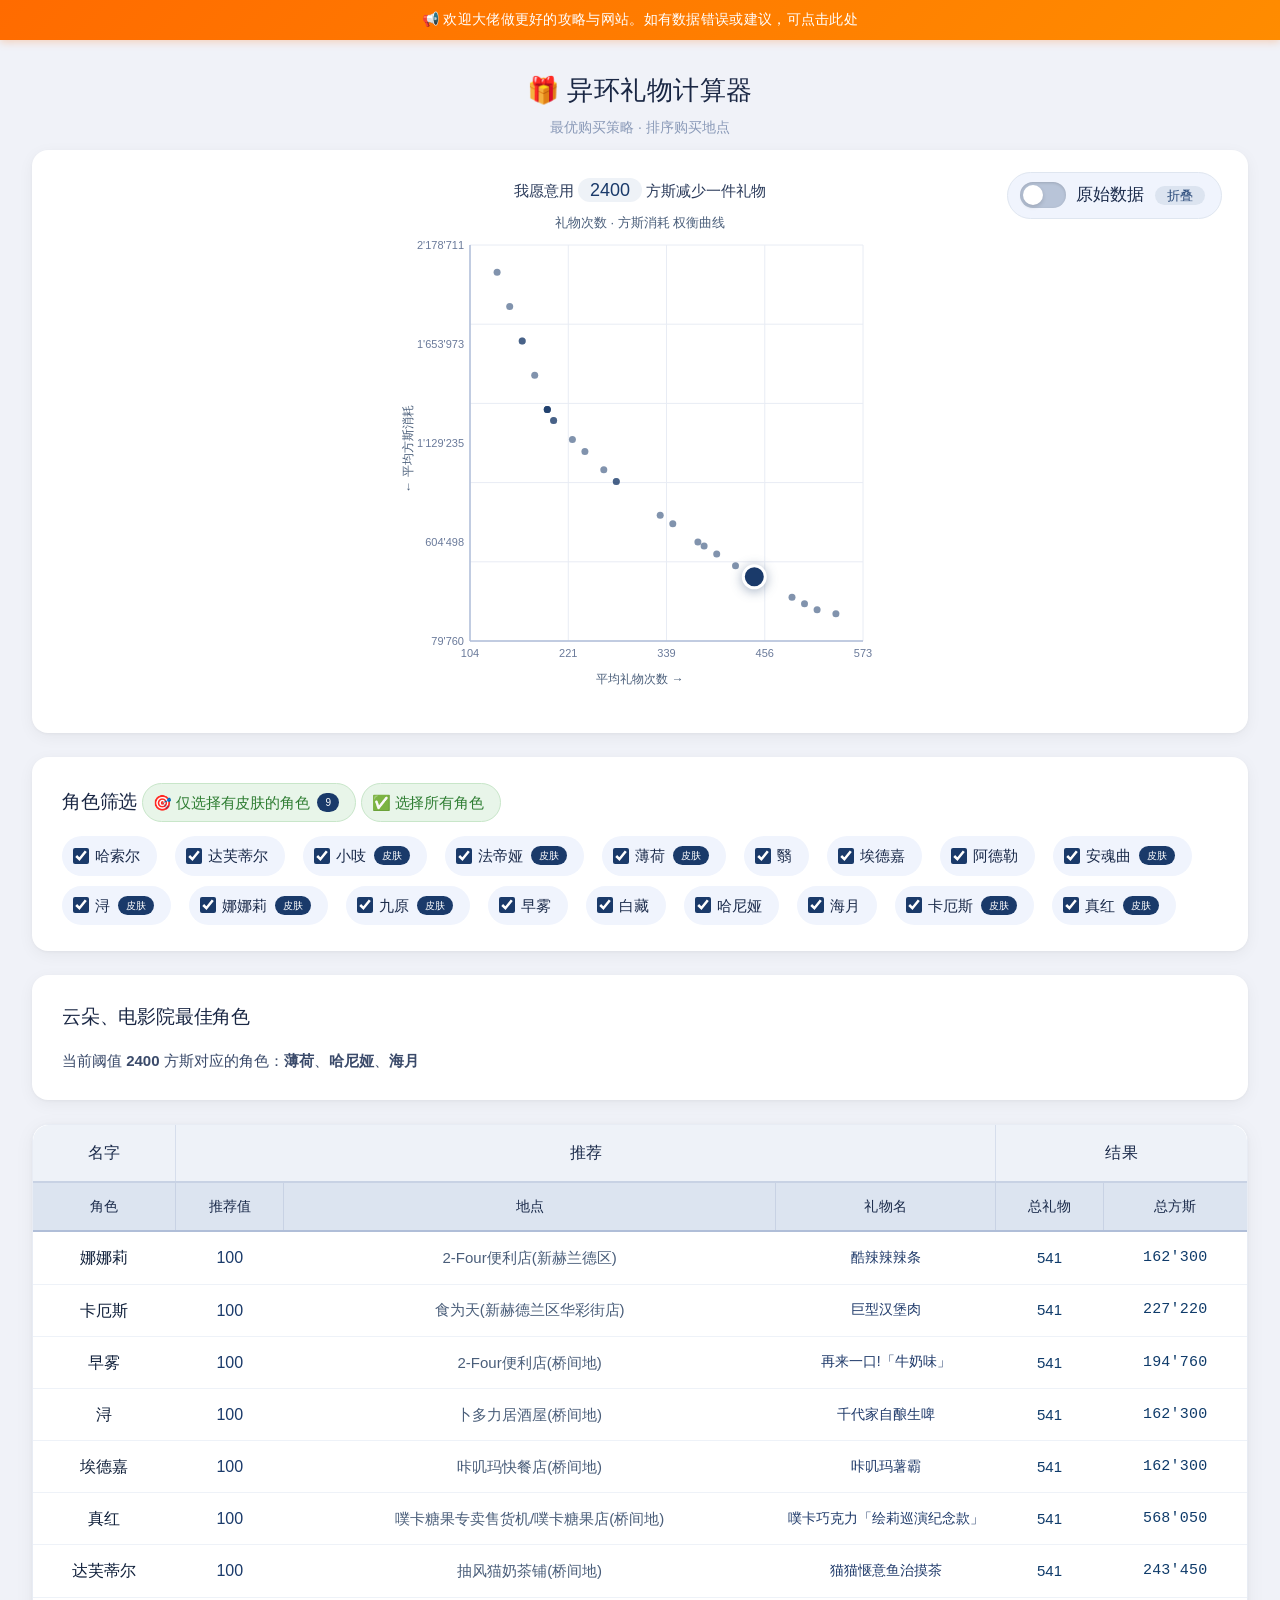
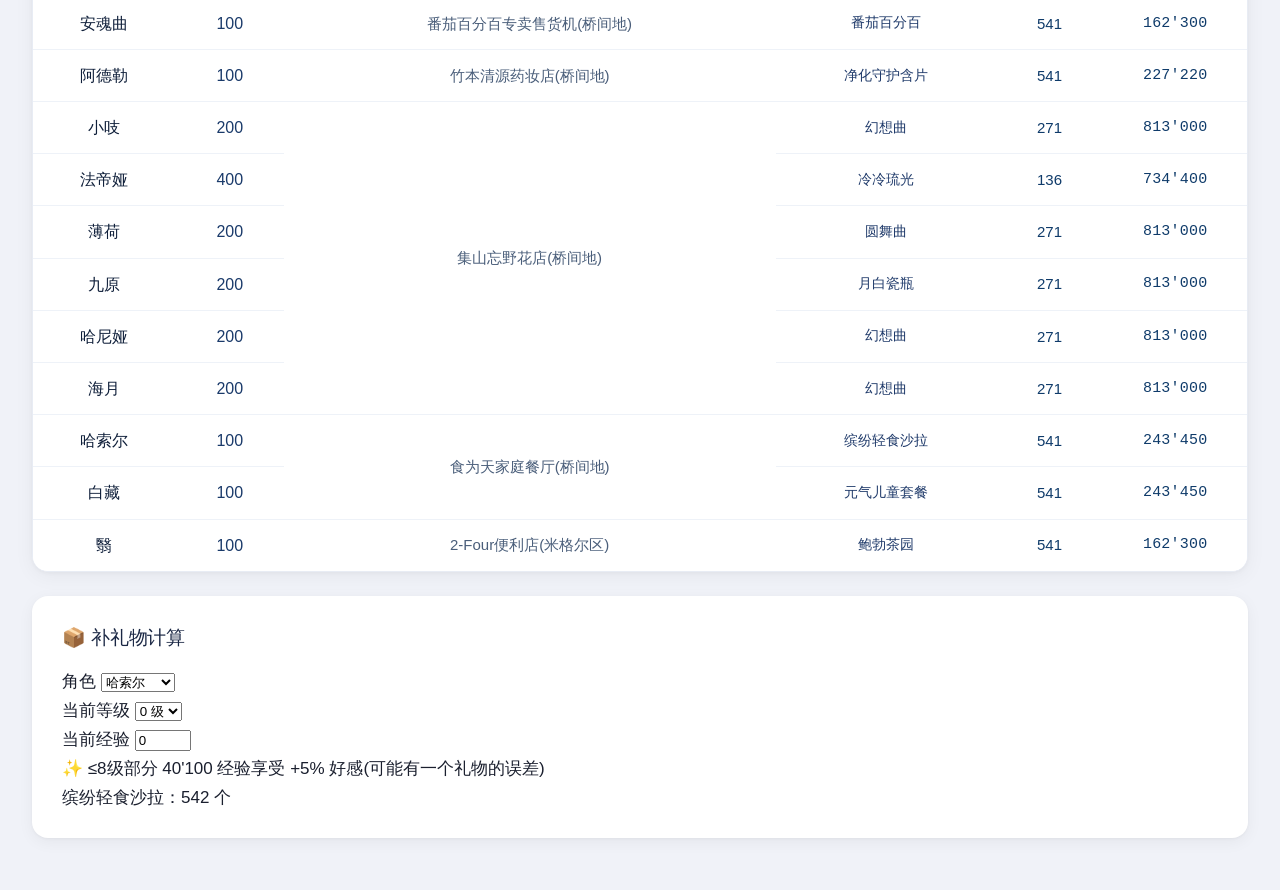
==== index.html @ 41f186fd "Add files via upload" ====
<!DOCTYPE html>
<html lang="zh">
<head>
    <meta charset="UTF-8">
    <meta name="viewport" content="width=device-width, initial-scale=1.0, maximum-scale=1.0, user-scalable=yes">
    <title>异环礼物计算</title>

    <style>
        /* ===== 全局重置 & 字体 ===== */
        * {
            box-sizing: border-box;
        }

        body {
            font-family: 'Inter', -apple-system, BlinkMacSystemFont, 'Segoe UI', Roboto, Helvetica, Arial, sans-serif;
            background: #f0f2f8;
            padding: 0 32px 28px;
            color: #1a1f2e;
            margin: 0;
            min-height: 100vh;
            font-size: 17px;
            line-height: 1.7;
        }

        /* ===== 页面标题 ===== */
        .page-header {
            text-align: center;
            padding: 28px 0 10px;
            margin: 0 -32px;
        }

        .page-header h1 {
            margin: 0;
            font-size: 26px;
            font-weight: 500;
            color: #1a2744;
            letter-spacing: 0.5px;
        }

        .page-header .page-subtitle {
            margin: 4px 0 0;
            font-size: 14px;
            color: #8a9ab8;
            font-weight: 400;
        }

        /* ===== 公告栏 ===== */
        .announcement-bar {
            background: linear-gradient(135deg, #ff6b00, #ff8c00);
            color: #fff;
            text-align: center;
            padding: 8px 16px;
            font-size: 14px;
            cursor: pointer;
            user-select: none;
            letter-spacing: 0.3px;
            box-shadow: 0 2px 8px rgba(255, 107, 0, 0.25);
            transition: background 0.2s;
            margin: 0 -32px;
        }

        .announcement-bar:hover {
            background: linear-gradient(135deg, #e85d00, #f07800);
        }

        .announcement-bar::before {
            content: '📢 ';
        }

        /* ===== 弹窗遮罩 ===== */
        .modal-overlay {
            display: none;
            position: fixed;
            top: 0; left: 0; right: 0; bottom: 0;
            background: rgba(0, 0, 0, 0.45);
            z-index: 1000;
            align-items: center;
            justify-content: center;
        }

        .modal-overlay.open {
            display: flex;
        }

        .modal-card {
            background: #fff;
            border-radius: 16px;
            padding: 32px 28px 24px;
            max-width: 420px;
            width: 90%;
            box-shadow: 0 12px 40px rgba(0, 0, 0, 0.18);
            text-align: center;
            position: relative;
            animation: modalIn 0.25s ease;
        }

        @keyframes modalIn {
            from { opacity: 0; transform: translateY(-20px) scale(0.95); }
            to   { opacity: 1; transform: translateY(0) scale(1); }
        }

        .modal-close {
            position: absolute;
            top: 10px; right: 16px;
            background: none;
            border: none;
            font-size: 22px;
            color: #8a9ab8;
            cursor: pointer;
            padding: 4px 8px;
            border-radius: 6px;
            transition: color 0.15s, background 0.15s;
            line-height: 1;
        }

        .modal-close:hover {
            color: #1a2a4a;
            background: #eef2f8;
        }

        .modal-card h3 {
            margin: 0 0 16px;
            font-size: 20px;
            color: #ff6b00;
            font-weight: 500;
        }

        .modal-card p {
            margin: 8px 0;
            font-size: 15px;
            color: #3a4a6a;
            line-height: 1.8;
        }

        .modal-card .contact-method {
            display: inline-block;
            background: #fef5ec;
            color: #d45a00;
            padding: 3px 12px;
            border-radius: 20px;
            font-weight: 500;
            font-size: 14px;
            margin: 0 2px;
        }

        .modal-card .email-link {
            color: #1a3a6a;
            text-decoration: none;
            font-weight: 500;
            word-break: break-all;
        }

        .modal-card .email-link:hover {
            text-decoration: underline;
        }

        .container {
            max-width: 1600px;
            margin: 0 auto;
        }

        /* ===== 卡片 ===== */
        .card {
            background: #ffffff;
            padding: 26px 30px;
            border-radius: 16px;
            box-shadow: 0 4px 16px rgba(0, 0, 0, 0.05), 0 1px 3px rgba(0, 0, 0, 0.04);
            margin-bottom: 24px;
            transition: box-shadow 0.2s;
            position: relative;
        }

        .toggle-top-right {
            position: absolute;
            top: 22px;
            right: 26px;
        }

        .card:hover {
            box-shadow: 0 8px 28px rgba(0, 0, 0, 0.07);
        }

        .card h2,
        .card h3 {
            margin: 0 0 14px 0;
            font-weight: 500;
            font-size: 19px;
            color: #1a2744;
            letter-spacing: -0.01em;
        }

        /* ===== 控制行 ===== */
        .controls-row {
            display: flex;
            flex-wrap: wrap;
            align-items: stretch;
            gap: 24px 36px;
            margin-bottom: 18px;
        }

        /* ===== 曲线图 ===== */
        .chart-wrapper {
            display: flex;
            flex-direction: column;
            align-items: center;
            flex: 1 1 420px;
            min-width: 300px;
        }

        .chart-svg-wrap {
            position: relative;
            width: 100%;
            max-width: 480px;
        }

        .chart-svg {
            width: 100%;
            height: auto;
            max-height: 480px;
            user-select: none;
            -webkit-user-select: none;
            touch-action: none;
            display: block;
        }

        /* ===== 悬停提示框 ===== */
        .chart-tooltip {
            display: none;
            position: absolute;
            background: #ffffff;
            border: 1px solid #c8d2e4;
            border-radius: 10px;
            padding: 10px 14px;
            font-size: 13px;
            color: #1a2a4a;
            pointer-events: none;
            box-shadow: 0 4px 16px rgba(0,0,0,0.1);
            white-space: nowrap;
            z-index: 10;
            line-height: 1.7;
        }

            .chart-tooltip.visible {
                display: block;
            }

        .chart-info {
            font-size: 15px;
            color: #2a3a5a;
            line-height: 1.6;
            text-align: center;
            margin-bottom: 4px;
        }

            .chart-info strong {
                color: #1a3a6a;
                font-weight: 500;
                background: #eef2f7;
                padding: 2px 12px;
                border-radius: 20px;
                font-size: 18px;
            }

        #dragHandle {
            cursor: grab;
            filter: drop-shadow(0 2px 6px rgba(26, 58, 106, 0.4));
            transition: r 0.15s;
        }

            #dragHandle:active {
                cursor: grabbing;
            }

            #dragHandle:hover {
                filter: drop-shadow(0 4px 12px rgba(26, 58, 106, 0.55));
            }

        /* ===== Toggle 开关（折叠） ===== */
        .toggle-group {
            display: flex;
            align-items: center;
            gap: 10px;
            background: #f0f4fd;
            padding: 8px 16px 8px 12px;
            border-radius: 40px;
            border: 1px solid #dfe6f0;
            transition: background 0.2s, border-color 0.2s;
            user-select: none;
            align-self: flex-start;
        }

            .toggle-group:hover {
                background: #e8edf8;
                border-color: #c8d2e4;
            }

        .toggle-switch {
            position: relative;
            width: 46px;
            height: 26px;
            flex-shrink: 0;
            cursor: pointer;
        }

            .toggle-switch input {
                opacity: 0;
                width: 0;
                height: 0;
                position: absolute;
            }

        .toggle-slider {
            position: absolute;
            top: 0;
            left: 0;
            right: 0;
            bottom: 0;
            background: #b8c4d8;
            border-radius: 40px;
            transition: background 0.25s ease, box-shadow 0.25s ease;
            box-shadow: inset 0 1px 3px rgba(0, 0, 0, 0.15);
        }

            .toggle-slider::before {
                content: "";
                position: absolute;
                height: 20px;
                width: 20px;
                left: 3px;
                bottom: 3px;
                background: white;
                border-radius: 50%;
                transition: transform 0.25s ease, box-shadow 0.25s ease;
                box-shadow: 0 2px 4px rgba(0, 0, 0, 0.15);
            }

        .toggle-switch input:checked + .toggle-slider {
            background: #1a3a6a;
        }

            .toggle-switch input:checked + .toggle-slider::before {
                transform: translateX(20px);
                box-shadow: 0 2px 6px rgba(26, 58, 106, 0.3);
            }

        .toggle-label {
            font-weight: 400;
            font-size: 17px;
            color: #1a2a4a;
            white-space: nowrap;
            cursor: pointer;
        }

            .toggle-label .badge {
                background: #dce4f0;
                padding: 2px 12px;
                border-radius: 30px;
                font-size: 13px;
                font-weight: 400;
                color: #2a4a7a;
                margin-left: 6px;
            }


        /* ===== 角色筛选折叠箭头 ===== */
        .role-toggle-arrow {
            display: none;
            font-size: 12px;
            margin-left: auto;
            transition: transform 0.25s ease;
            color: #6a7a9a;
        }

        .role-filter-header {
            cursor: default;
            user-select: none;
        }

        /* ===== 角色选择 ===== */
        .roles {
            display: flex;
            flex-wrap: wrap;
            gap: 10px 18px;
            margin-top: 6px;
        }

        .role {
            background: #f0f4fd;
            padding: 6px 16px 6px 10px;
            border-radius: 30px;
            font-size: 15px;
            font-weight: 400;
            color: #1a2a4a;
            cursor: pointer;
            user-select: none;
            transition: background 0.15s, transform 0.1s;
            border: 1px solid transparent;
            display: inline-flex;
            align-items: center;
            gap: 6px;
        }

            .role:hover {
                background: #e4ebf8;
                transform: translateY(-1px);
            }

            .role input {
                margin: 0;
                accent-color: #1a3a6a;
                width: 16px;
                height: 16px;
                cursor: pointer;
            }

            .role .skin-badge {
                background: #1a3a6a;
                color: white;
                font-size: 10px;
                padding: 1px 8px;
                border-radius: 20px;
                font-weight: 500;
                margin-left: 2px;
            }

        /* 操作按钮（与普通角色标签区分） */
        .role-action {
            background: #e8f5e9 !important;
            border: 1px solid #c8e6c9 !important;
            color: #2e7d32 !important;
            font-weight: 500;
        }

            .role-action:hover {
                background: #c8e6c9 !important;
                border-color: #a5d6a7 !important;
            }

        /* ===== 表格容器 ===== */
        .table-wrap {
            overflow-x: auto;
            border-radius: 16px;
            box-shadow: 0 4px 20px rgba(0, 0, 0, 0.05), 0 1px 4px rgba(0, 0, 0, 0.04);
            background: white;
            border: 1px solid #e8ecf4;
            -webkit-overflow-scrolling: touch;
            margin-bottom: 24px;
        }

        /* ===== 表格 ===== */
        table {
            width: 100%;
            border-collapse: collapse;
            font-size: 15px;
            min-width: 1150px;
            background: white;
            line-height: 1.7;
        }
        thead tr.group th:first-child {
            border-top-left-radius: 16px;
        }
        thead tr.group th:last-child {
            border-top-right-radius: 16px;
        }

        /* ---------- 表头 ---------- */
        thead tr.group th {
            background: #eef2f8;
            color: #1a2a4a;
            padding: 14px 12px;
            font-size: 16px;
            font-weight: 500;
            letter-spacing: 0.2px;
            text-align: center;
            border-right: 1px solid #d6deec;
            border-bottom: 2px solid #c8d2e4;
        }

            thead tr.group th:last-child {
                border-right: none;
            }

            thead tr.group th:first-child {
                border-left: none;
            }

        /* 标签行 */
        thead tr.labels th {
            background: #dce4f0;
            color: #1a2a4a;
            padding: 12px 10px;
            font-size: 14px;
            font-weight: 500;
            text-align: center;
            border-right: 1px solid #c8d2e4;
            border-bottom: 2px solid #b0bed8;
            white-space: nowrap;
            letter-spacing: 0.1px;
        }

            thead tr.labels th:last-child {
                border-right: none;
            }

            thead tr.labels th.raw-col {
                background: #e4eaf5;
            }

        /* ---------- 表体 ---------- */
        tbody td {
            border-bottom: 1px solid #eef2f8;
            padding: 12px 10px;
            text-align: center;
            vertical-align: middle;
            font-size: 15px;
            background: white;
            transition: background 0.12s;
            font-weight: 400;
        }

        tbody tr:hover td {
            background: #f6faff;
        }

        tbody tr:last-child td {
            border-bottom: none;
        }

        /* 列样式 */
        .col-role {
            font-weight: 500;
            color: #0f1f3a;
            white-space: nowrap;
            font-size: 16px;
        }

        .col-giftname {
            font-size: 14px;
            color: #1f3a6a;
            white-space: nowrap;
            font-weight: 400;
            width: var(--giftname-width);
            min-width: var(--giftname-width);
            max-width: var(--giftname-width);
        }

        .col-location {
            font-size: 15px;
            color: #4a5e7a;
            white-space: nowrap;
            font-weight: 400;
        }

        .col-choice {
            font-weight: 500;
            color: #1a3a6a;
            font-size: 16px;
        }

        .col-gift,
        .col-cost {
            font-weight: 500;
            color: #0f3b6a;
        }

        .col-cost {
            font-family: 'Inter', monospace;
            letter-spacing: 0.2px;
        }

        /* ===== 折叠隐藏 ===== */
        .raw-col.hidden-raw {
            display: none !important;
        }

        thead tr.group th.raw-group-header.hidden-raw {
            display: none !important;
        }

        /* ============================================================
           移动端适配（纵向堆叠 + 隐藏推荐值列 + 地点两行 + 礼物名拆分）
           ============================================================ */
        @media (max-width: 900px) {
            body {
                padding: 16px 18px;
                padding-bottom: calc(16px + env(safe-area-inset-bottom, 60px));
                font-size: 16px;
            }

            .announcement-bar {
                margin: 0 -18px;
            }

            .card {
                padding: 18px 18px;
                margin-bottom: 18px;
            }

            .toggle-top-right {
                position: static;
                align-self: center;
                margin-top: 10px;
            }

            .toggle-group {
                padding: 5px 12px 5px 8px;
                font-size: 13px;
            }

            .toggle-label .badge {
                font-size: 10px;
                padding: 1px 8px;
            }

            .toggle-switch {
                width: 50px;
                height: 28px;
            }

            .toggle-slider::before {
                height: 22px;
                width: 22px;
                left: 3px;
                bottom: 3px;
            }

            .toggle-switch input:checked + .toggle-slider::before {
                transform: translateX(22px);
            }

            .toggle-label {
                font-size: 16px;
            }



            /* ===== 隐藏”推荐值”列 ===== */
            thead tr.labels th.col-choice,
            tbody td.col-choice {
                display: none !important;
            }

            /* 表格更紧凑 */
            table {
                font-size: 13px;
                min-width: 900px;
            }

            thead tr.labels th {
                font-size: 12px;
                padding: 8px 4px;
            }

            tbody td {
                padding: 8px 0px;
                font-size: 13px;
            }

            .col-role {
                font-size: 14px;
            }

            /* 礼物名列：根据最长礼物名/2 固定宽度，允许换行 */
            .col-giftname {
                font-size: 12px;
                white-space: normal;
                word-break: break-word;
                line-height: 1.4;
                width: var(--giftname-width-mobile);
                min-width: var(--giftname-width-mobile);
                max-width: var(--giftname-width-mobile);
            }

            .col-location {
                font-size: 13px;
                white-space: normal;
                word-break: break-word;
                max-width: 80px;
                line-height: 1.4;
            }

            .col-choice {
                display: none !important;
            }

            .col-gift,
            .col-cost {
                font-size: 13px;
            }

            .card h2 {
                font-size: 18px;
            }

            .role {
                font-size: 14px;
                padding: 4px 12px 4px 8px;
            }

            /* 角色筛选折叠 */
            .role-toggle-arrow {
                display: inline-block;
            }

            .role-filter-header {
                cursor: pointer;
            }

            .roles {
                display: none;
            }

                .roles.open {
                    display: flex;
                }

            .role-toggle-arrow.open {
                transform: rotate(180deg);
            }
        }

        @media (max-width: 500px) {
            body {
                padding: 12px 12px;
                padding-bottom: calc(12px + env(safe-area-inset-bottom, 60px));
                font-size: 15px;
            }

            .announcement-bar {
                margin: 0 -12px;
                font-size: 12px;
                padding: 6px 12px;
            }

            .toggle-top-right {
                margin-top: 6px;
            }

            .toggle-group {
                padding: 4px 10px 4px 6px;
            }

            .toggle-switch {
                width: 32px;
                height: 18px;
            }

            .toggle-slider::before {
                height: 14px;
                width: 14px;
                left: 2px;
                bottom: 2px;
            }

            .toggle-switch input:checked + .toggle-slider::before {
                transform: translateX(14px);
            }

            .toggle-label {
                font-size: 12px;
            }

                .toggle-label .badge {
                    font-size: 9px;
                    padding: 1px 6px;
                }

            .card {
                padding: 14px 14px;
            }

                .card h2 {
                    font-size: 16px;
                }

            .toggle-label {
                font-size: 15px;
            }

            table {
                font-size: 12px;
                min-width: 600px;
            }

            thead tr.labels th {
                font-size: 11px;
                padding: 6px 3px;
            }

            tbody td {
                padding: 6px 3px;
                font-size: 12px;
            }

            .col-role {
                font-size: 13px;
            }

            .col-giftname {
                font-size: 11px;
                white-space: normal;
                word-break: break-word;
                line-height: 1.4;
                width: var(--giftname-width-mobile);
                min-width: var(--giftname-width-mobile);
                max-width: var(--giftname-width-mobile);
            }

            .col-location {
                font-size: 12px;
                max-width: 65px;
                white-space: normal;
                word-break: break-word;
                line-height: 1.4;
            }

            .col-gift,
            .col-cost {
                font-size: 12px;
            }

            .role {
                font-size: 13px;
                padding: 4px 10px 4px 6px;
            }

                .role input {
                    width: 14px;
                    height: 14px;
                }
        }

        /* ===== 原始数据列折叠 ===== */

        .table-wrap::-webkit-scrollbar {
            height: 8px;
        }

        .table-wrap::-webkit-scrollbar-track {
            background: #eef2f8;
            border-radius: 4px;
        }

        .table-wrap::-webkit-scrollbar-thumb {
            background: #c8d2e4;
            border-radius: 4px;
        }

            .table-wrap::-webkit-scrollbar-thumb:hover {
                background: #a8b6d0;
            }

        /* ============================================================
           暗色模式
           ============================================================ */
        @media (prefers-color-scheme: dark) {
            body {
                background: #1a1d2a;
                color: #c8ccd8;
            }

            .page-header h1 {
                color: #d0d6e8;
            }

            .page-header .page-subtitle {
                color: #7a7e98;
            }

            .announcement-bar {
                background: linear-gradient(135deg, #d45a00, #e07000);
                box-shadow: 0 2px 8px rgba(180, 70, 0, 0.3);
            }

            .card {
                background: #252836;
                box-shadow: 0 4px 16px rgba(0, 0, 0, 0.2), 0 1px 3px rgba(0, 0, 0, 0.15);
            }

                .card:hover {
                    box-shadow: 0 8px 28px rgba(0, 0, 0, 0.3);
                }

                .card h2,
                .card h3 {
                    color: #c8cce0;
                }

            .toggle-group {
                background: #2a2d3e;
                border-color: #3a3d50;
            }

                .toggle-group:hover {
                    background: #32354a;
                    border-color: #4a4e65;
                }

            .toggle-slider {
                background: #5a5e78;
            }

            .toggle-switch input:checked + .toggle-slider {
                background: #4a7acc;
            }

            .toggle-label {
                color: #c0c4d8;
            }

                .toggle-label .badge {
                    background: #3a3d50;
                    color: #a0a8c0;
                }

            .chart-info {
                color: #b0b8d0;
            }

                .chart-info strong {
                    color: #c8cce0;
                    background: #2a2d3e;
                }

            .chart-tooltip {
                background: #252836;
                border-color: #4a4e65;
                color: #c8ccd8;
                box-shadow: 0 4px 16px rgba(0, 0, 0, 0.35);
            }

            /* 角色标签 */
            .role {
                background: #2a2d3e;
                color: #c0c4d8;
            }

                .role:hover {
                    background: #353848;
                }

            /* 操作按钮暗色保持绿色调但降低亮度 */
            .role-action {
                background: #1b3a1e !important;
                border-color: #2d5a30 !important;
                color: #81c784 !important;
            }

                .role-action:hover {
                    background: #224428 !important;
                    border-color: #3a6e3e !important;
                }

            /* 表格 */
            .table-wrap {
                background: #252836;
                border-color: #3a3d50;
                box-shadow: 0 4px 20px rgba(0, 0, 0, 0.2), 0 1px 4px rgba(0, 0, 0, 0.15);
            }

            table {
                background: #252836;
            }

            thead tr.group th {
                background: #2a2d3e;
                color: #c0c4d8;
                border-right-color: #3a3d50;
                border-bottom-color: #4a4e65;
            }

            thead tr.labels th {
                background: #2f3246;
                color: #b0b8c8;
                border-right-color: #3a3d50;
                border-bottom-color: #4a4e65;
            }

                thead tr.labels th.raw-col {
                    background: #32354a;
                }

            tbody td {
                background: #252836;
                border-bottom-color: #333648;
            }

            tbody tr:hover td {
                background: #2a2e40;
            }

            .col-role {
                color: #d0d6e8;
            }

            .col-giftname {
                color: #a0b0d0;
            }

            .col-location {
                color: #9098b0;
            }

            .col-choice,
            .col-gift,
            .col-cost {
                color: #a0b8e0;
            }

            /* 弹窗 */
            .modal-card {
                background: #252836;
                box-shadow: 0 12px 40px rgba(0, 0, 0, 0.4);
            }

                .modal-card h3 {
                    color: #ff8c42;
                }

                .modal-card p {
                    color: #a0a8c0;
                }

            .modal-close {
                color: #6a6e88;
            }

                .modal-close:hover {
                    color: #c0c4d8;
                    background: #32354a;
                }

            .modal-overlay {
                background: rgba(0, 0, 0, 0.65);
            }

            .modal-card .contact-method {
                background: #3a2818;
                color: #ff8c42;
            }

            .modal-card .email-link {
                color: #7aa2f0;
            }

            /* 滚动条 */
            .table-wrap::-webkit-scrollbar-track {
                background: #2a2d3e;
            }

            .table-wrap::-webkit-scrollbar-thumb {
                background: #4a4e65;
            }

                .table-wrap::-webkit-scrollbar-thumb:hover {
                    background: #5a5e78;
                }

            #bestCharsContent {
                color: #a0a8c0 !important;
            }

            .skin-badge {
                background: #4a7acc !important;
            }

            /* 移动端调整 */
            @media (max-width: 900px) {
                .card {
                    box-shadow: 0 4px 16px rgba(0, 0, 0, 0.2);
                }

                .announcement-bar {
                    margin: 0 -18px;
                }
            }

            @media (max-width: 500px) {
                .announcement-bar {
                    margin: 0 -12px;
                }
            }

            /* 补礼物计算器 */
            .gift-calc-card .calc-row {
                display: flex;
                flex-wrap: wrap;
                gap: 16px 24px;
                align-items: flex-end;
                margin-bottom: 18px;
            }
            .gift-calc-card .calc-field {
                display: flex;
                flex-direction: column;
                gap: 4px;
                min-width: 140px;
            }
            .gift-calc-card .calc-field label {
                font-size: 13px;
                font-weight: 500;
                color: #5a6a8a;
                letter-spacing: 0.01em;
            }
            .gift-calc-card .calc-field select,
            .gift-calc-card .calc-field input {
                padding: 8px 14px;
                border: 1px solid #d8dce6;
                border-radius: 8px;
                font-size: 15px;
                font-family: inherit;
                background: #f8f9fc;
                color: #1a2744;
                outline: none;
                transition: border-color 0.15s, box-shadow 0.15s;
                min-width: 120px;
            }
            .gift-calc-card .calc-field select:focus,
            .gift-calc-card .calc-field input:focus {
                border-color: #4a7acc;
                box-shadow: 0 0 0 3px rgba(74, 122, 204, 0.1);
            }
            .gift-calc-card .calc-result {
                background: #f0f4fd;
                border-radius: 12px;
                padding: 18px 22px;
                margin-top: 6px;
            }
            .gift-calc-card .calc-result .result-main {
                font-size: 16px;
                font-weight: 600;
                color: #1a2744;
                margin-bottom: 8px;
            }
            .gift-calc-card .calc-result .result-sub {
                font-size: 13px;
                color: #5a6a8a;
                line-height: 1.6;
            }
            .gift-calc-card .calc-note {
                font-size: 12px;
                color: #8a8ea8;
                margin-top: 10px;
                line-height: 1.6;
            }
            .gift-calc-card .calc-note span {
                background: #fff3e0;
                color: #e65100;
                padding: 1px 8px;
                border-radius: 4px;
                font-weight: 500;
            }
            .gift-calc-card .result-table {
                width: 100%;
                border-collapse: collapse;
                font-size: 14px;
                margin-top: 10px;
            }
            .gift-calc-card .result-table th {
                text-align: left;
                font-weight: 500;
                color: #5a6a8a;
                padding: 4px 8px;
                font-size: 13px;
                border-bottom: 1px solid #d8dce6;
            }
            .gift-calc-card .result-table td {
                padding: 6px 8px;
                color: #1a2744;
                font-weight: 500;
            }
            .gift-calc-card .result-table .cost-col {
                color: #c62828;
                font-weight: 600;
            }
            .gift-calc-card .result-table .optimal-row {
                background: #e8f5e9;
            }
            .gift-calc-card .result-table .optimal-row td {
                font-weight: 700;
                color: #1b5e20;
            }
        }

        /* 补礼物计算器 暗色模式 */
        @media (prefers-color-scheme: dark) {
            .gift-calc-card .calc-field label {
                color: #a0a8c0;
            }
            .gift-calc-card .calc-field select,
            .gift-calc-card .calc-field input {
                background: #2a2d3e;
                border-color: #3a3d50;
                color: #c8cce0;
            }
            .gift-calc-card .calc-field select:focus,
            .gift-calc-card .calc-field input:focus {
                border-color: #5a8adc;
                box-shadow: 0 0 0 3px rgba(90, 138, 220, 0.15);
            }
            .gift-calc-card .calc-result {
                background: #2a2d3e;
            }
            .gift-calc-card .calc-result .result-main {
                color: #c8cce0;
            }
            .gift-calc-card .calc-result .result-sub {
                color: #a0a8c0;
            }
            .gift-calc-card .calc-note {
                color: #8a8ea8;
            }
            .gift-calc-card .calc-note span {
                background: #3e2a1a;
                color: #ffab40;
            }
            .gift-calc-card .result-table th {
                color: #a0a8c0;
                border-bottom-color: #3a3d50;
            }
            .gift-calc-card .result-table td {
                color: #c8cce0;
            }
            .gift-calc-card .result-table .cost-col {
                color: #ef5350;
            }
            .gift-calc-card .result-table .optimal-row {
                background: #1a3a2a;
            }
            .gift-calc-card .result-table .optimal-row td {
                font-weight: 700;
                color: #81c784;
            }
        }
    </style>
</head>

<body>

    <!-- 公告栏 -->
    <div class="announcement-bar" id="announcementBar">欢迎大佬做更好的攻略与网站。如有数据错误或建议，可点击此处</div>

    <!-- 页面标题 -->
    <div class="page-header">
        <h1>🎁 异环礼物计算器</h1>
        <p class="page-subtitle">最优购买策略 · 排序购买地点</p>
    </div>

    <!-- 反馈弹窗 -->
    <div class="modal-overlay" id="modalOverlay">
        <div class="modal-card">
            <button class="modal-close" id="modalClose">&times;</button>
            <h3>📢 反馈与建议</h3>
            <p>如有数据错误或建议，可通过以下方式联系：</p>
            <p>
                <span class="contact-method">B站搜索 呵呵哒415 私信</span>
            </p>
            <p>或发送邮件至：</p>
            <p>
                <a class="email-link" href="mailto:3286687509@qq.com">3286687509@qq.com</a>
            </p>
        </div>
    </div>

    <div class="container">

        <!-- ===== 控制卡（含汇总） ===== -->
        <div class="card">
            <div class="controls-row">

                <!-- 图表 -->
                <div class="chart-wrapper" id="chartWrapper">
                    <div class="chart-info" id="chartInfo"></div>
                    <div class="chart-svg-wrap">
                        <svg id="chartSvg" class="chart-svg" viewBox="0 0 480 480" preserveAspectRatio="xMidYMid meet"></svg>
                        <div class="chart-tooltip" id="chartTooltip"></div>
                    </div>
                </div>

            </div>

            <!-- 原始数据开关（右上角） -->
            <div class="toggle-group toggle-top-right">
                <label class="toggle-switch">
                    <input type="checkbox" id="toggleRaw">
                    <span class="toggle-slider"></span>
                </label>
                <span class="toggle-label" id="toggleLabel">
                    原始数据
                    <span class="badge" id="toggleBadge">折叠</span>
                </span>
            </div>
        </div>

        <!-- ===== 角色筛选卡 ===== -->
        <div class="card">
            <h3 id="roleFilterHeader" class="role-filter-header">
                角色筛选
                <span class="role role-action" id="btnSkinSelect">
                    🎯 仅选择有皮肤的角色
                    <span class="skin-badge" id="skinBadge">0</span>
                </span>
                <span class="role role-action" id="btnSelectAll">
                    ✅ 选择所有角色
                </span>
                <span class="role-toggle-arrow" id="roleToggleArrow">▼</span>
            </h3>
            <div class="roles" id="roles"></div>
        </div>

        <!-- ===== 最佳角色卡 ===== -->
        <div class="card" id="bestCharsCard">
            <h3>云朵、电影院最佳角色</h3>
            <div id="bestCharsContent" style="font-size:15px;color:#3a4a6a;line-height:1.8;">拖拽图表圆点以查看对应角色</div>
        </div>

        <!-- ===== 表格 ===== -->
        <div class="table-wrap">
            <table>
                <thead>
                    <tr class="group">
                        <th colspan="1">名字</th>
                        <th colspan="5" class="raw-group-header">原始数据及计算</th>
                        <th colspan="3">推荐</th>
                        <th colspan="2">结果</th>
                    </tr>
                    <tr class="labels">
                        <th>角色</th>
                        <th class="raw-col">100</th>
                        <th class="raw-col">200</th>
                        <th class="raw-col">400</th>
                        <th class="raw-col">用200礼物减少</th>
                        <th class="raw-col">用400礼物减少</th>
                        <th class="col-choice">推荐值</th>
                        <th>地点</th>
                        <th>礼物名</th>
                        <th>总礼物</th>
                        <th>总方斯</th>
                    </tr>
                </thead>
                <tbody id="tbody"></tbody>
            </table>
        </div>

        <!-- ===== 补礼物计算 ===== -->
        <div class="card gift-calc-card">
            <h3>📦 补礼物计算</h3>
            <div class="calc-row">
                <div class="calc-field">
                    <label for="gcChar">角色</label>
                    <select id="gcChar"></select>
                </div>
                <div class="calc-field">
                    <label for="gcLevel">当前等级</label>
                    <select id="gcLevel">
                        <option value="0">0 级</option>
                        <option value="1">1 级</option>
                        <option value="2">2 级</option>
                        <option value="3">3 级</option>
                        <option value="4">4 级</option>
                        <option value="5">5 级</option>
                        <option value="6">6 级</option>
                        <option value="7">7 级</option>
                        <option value="8">8 级</option>
                        <option value="9">9 级</option>
                    </select>
                </div>
                <div class="calc-field">
                    <label for="gcExp">当前经验</label>
                    <input type="number" id="gcExp" value="0" min="0" step="1">
                </div>
            </div>
            <div class="calc-result" id="gcResult">
                <div class="result-sub">请选择角色和等级后查看计算结果</div>
            </div>
        </div>

    </div>

    <script>
        /* ============================================================
           1. 数据层（含 hasSkin）
           ============================================================ */
        const data = [{
            name: "哈索尔",
            name100: "缤纷轻食沙拉",
            c100: 450,
            l100: "食为天家庭餐厅(桥间地)",
            name200: "斑斓梦",
            c200: 5000,
            l200: "Oops!Chest礼品店(桥间地)",
            name400: "轨道之心",
            c400: 20000,
            l400: "布朗电器店(米格尔区)",
            hasSkin: false
        }, {
            name: "达芙蒂尔",
            name100: "猫猫惬意鱼治摸茶",
            c100: 450,
            l100: "抽风猫奶茶铺(桥间地)",
            name200: "永恒的洁白",
            c200: 5400,
            l200: "集山忘野花店(绘空町)",
            name400: "约定",
            c400: 10000,
            l400: "Oops!Chest礼品店(桥间地)",
            hasSkin: false
        }, {
            name: "小吱",
            name100: "猫猫猛锤荔蒲芋头布丁奶茶",
            c100: 450,
            l100: "抽风猫奶茶铺(桥间地)",
            name200: "幻想曲",
            c200: 3000,
            l200: "集山忘野花店(桥间地)",
            name400: "跳跳兔盒",
            c400: 20000,
            l400: "布朗电器店(桥间地)",
            hasSkin: true
        }, {
            name: "法帝娅",
            name100: "经典三重奏",
            c100: 660,
            l100: "玛雷尼披萨餐厅(桥间地)",
            name200: "恒",
            c200: 7500,
            l200: "Oops!Chest礼品店(绘空町)",
            name400: "冷冷琉光",
            c400: 5400,
            l400: "集山忘野花店(桥间地)",
            hasSkin: true
        }, {
            name: "薄荷",
            name100: "咕比脆",
            c100: 300,
            l100: "2-Four便利店(米格尔区)",
            name200: "圆舞曲",
            c200: 3000,
            l200: "集山忘野花店(桥间地)",
            name400: "浅绯祈-月影流光",
            c400: 18000,
            l400: "DSD潮玩店(绘空町)",
            hasSkin: true
        }, {
            name: "翳",
            name100: "鲍勃茶园",
            c100: 300,
            l100: "2-Four便利店(米格尔区)",
            name200: "放空咻",
            c200: 4000,
            l200: "白鲸书店(桥间地)",
            name400: "白玉盏",
            c400: 20000,
            l400: "布朗电器店(米格尔区)",
            hasSkin: false
        }, {
            name: "埃德嘉",
            name100: "咔叽玛薯霸",
            c100: 300,
            l100: "咔叽玛快餐店(桥间地)",
            name200: "老大的肯定",
            c200: 4000,
            l200: "白鲸书店(桥间地)",
            name400: "几何夜",
            c400: 10000,
            l400: "Oops!Chest礼品店(绘空町)",
            hasSkin: false
        }, {
            name: "阿德勒",
            name100: "净化守护含片",
            c100: 420,
            l100: "竹本清源药妆店(桥间地)",
            name200: "金环青影",
            c200: 3600,
            l200: "集山忘野花店(桥间地)",
            name400: "约定",
            c400: 10000,
            l400: "Oops!Chest礼品店(桥间地)",
            hasSkin: false
        }, {
            name: "安魂曲",
            name100: "番茄百分百",
            c100: 300,
            l100: "番茄百分百专卖售货机(桥间地)",
            name200: "放空咻",
            c200: 4000,
            l200: "白鲸书店(桥间地)",
            name400: "跳跳兔盒",
            c400: 20000,
            l400: "布朗电器店(桥间地)",
            hasSkin: true
        }, {
            name: "浔",
            name100: "千代家自酿生啤",
            c100: 300,
            l100: "卜多力居酒屋(桥间地)",
            name200: "黄釉雅器",
            c200: 3600,
            l200: "集山忘野花店(桥间地)",
            name400: "金月",
            c400: 15000,
            l400: "布朗电器店(绘空町)",
            hasSkin: true
        }, {
            name: "娜娜莉",
            name100: "酷辣辣辣条",
            c100: 300,
            l100: "2-Four便利店(新赫兰德区)",
            name200: "灼眼的绯红",
            c200: 5400,
            l200: "集山忘野花店(绘空町)",
            name400: "心猎铁骑L1-静待胜机",
            c400: 14400,
            l400: "DSD潮玩店(桥间地)",
            hasSkin: true
        }, {
            name: "九原",
            name100: "魔法膨胀全麦面包",
            c100: 360,
            l100: "2-Four便利店(桥间地)",
            name200: "月白瓷瓶",
            c200: 3000,
            l200: "集山忘野花店(桥间地)",
            name400: "轨道之心",
            c400: 20000,
            l400: "布朗电器店(米格尔区)",
            hasSkin: true
        }, {
            name: "早雾",
            name100: "再来一口!「牛奶味」",
            c100: 360,
            l100: "2-Four便利店(桥间地)",
            name200: "斑斓梦",
            c200: 5000,
            l200: "Oops!Chest礼品店(桥间地)",
            name400: "跳跳兔盒",
            c400: 20000,
            l400: "布朗电器店(桥间地)",
            hasSkin: false
        }, {
            name: "白藏",
            name100: "元气儿童套餐",
            c100: 450,
            l100: "食为天家庭餐厅(桥间地)",
            name200: "灿烂之约",
            c200: 4500,
            l200: "集山忘野花店(绘空町)",
            name400: "暴走棉绒绒-强者之证",
            c400: 12000,
            l400: "DSD潮玩店(桥间地)",
            hasSkin: false
        }, {
            name: "哈尼娅",
            name100: "酷辣辣辣条",
            c100: 300,
            l100: "2-Four便利店(新赫兰德区)",
            name200: "幻想曲",
            c200: 3000,
            l200: "集山忘野花店(桥间地)",
            name400: "浅绯祈-绯红之名",
            c400: 18000,
            l400: "DSD潮玩店(绘空町)",
            hasSkin: false
        }, {
            name: "海月",
            name100: "巨嘴奶黄包",
            c100: 300,
            l100: "巨嘴包子店(桥间地)",
            name200: "幻想曲",
            c200: 3000,
            l200: "集山忘野花店(桥间地)",
            name400: "约定",
            c400: 10000,
            l400: "Oops!Chest礼品店(桥间地)",
            hasSkin: false
        }, {
            name: "卡厄斯",
            name100: "巨型汉堡肉",
            c100: 420,
            l100: "食为天(新赫德兰区华彩街店)",
            name200: "罪恶断舍离",
            c200: 6000,
            l200: "白鲸书店(新赫德兰区华彩街店)",
            name400: "心猎铁骑L1-邪恶粉碎",
            c400: 14400,
            l400: "DSD潮玩店(米格尔区右侧)",
            hasSkin: true
        }, {
            name: "真红",
            name100: "噗卡巧克力「绘莉巡演纪念款」",
            c100: 1050,
            l100: "噗卡糖果专卖售货机/噗卡糖果店(桥间地)",
            name200: "黄金泉",
            c200: 7500,
            l200: "伊波恩古董店传送点",
            name400: "暴走棉绒绒-强者之证",
            c400: 12000,
            l400: "DSD潮玩店(桥间地)",
            hasSkin: true
            }
    
    ];

        /* ============================================================
           2. 建模 + 校验
           ============================================================ */
        function buildModel(raw) {
            return raw.map(r => {
                const ok =
                    Number.isFinite(r.c100) &&
                    Number.isFinite(r.c200) &&
                    Number.isFinite(r.c400) &&
                    r.c100 > 0 && r.c200 > 0 && r.c400 > 0;
                if (!ok) {
                    console.warn("非法数据：", r);
                    return null;
                }
                return {
                    ...r,
                    e200: Math.ceil(r.c200 - 2 * r.c100),
                    e400: Math.ceil((r.c400 - 4 * r.c100) / 3)
                };
            }).filter(Boolean);
        }

        const model = buildModel(data);

        /* ============================================================
           3. 测量最长礼物名 & 设置列宽（CSS 变量）
           ============================================================ */
        function measureGiftNameColumn() {
            const isMobile = window.innerWidth < 900;
            // 收集所有可能的礼物名
            const allNames = [];
            model.forEach(r => {
                allNames.push(r.name100, r.name200, r.name400);
            });

            // 创建隐藏测量元素（使用与 .col-giftname 相同的字体）
            const measurer = document.createElement('span');
            measurer.style.position = 'absolute';
            measurer.style.visibility = 'hidden';
            measurer.style.whiteSpace = 'nowrap';
            measurer.style.fontFamily = "'Inter', -apple-system, BlinkMacSystemFont, 'Segoe UI', Roboto, Helvetica, Arial, sans-serif";
            measurer.style.fontSize = isMobile ? '12px' : '14px';
            document.body.appendChild(measurer);

            let maxWidth = 0;
            allNames.forEach(name => {
                if (!name) return;
                if (isMobile && name.includes('-')) {
                    // 移动端考虑 splitGiftName 拆分后的最宽片段
                    const idx = name.indexOf('-');
                    measurer.textContent = name.substring(0, idx);
                    maxWidth = Math.max(maxWidth, measurer.offsetWidth);
                    measurer.textContent = name.substring(idx);
                    maxWidth = Math.max(maxWidth, measurer.offsetWidth);
                } else {
                    measurer.textContent = name;
                    maxWidth = Math.max(maxWidth, measurer.offsetWidth);
                }
            });

            document.body.removeChild(measurer);

            // 加上 td padding 余量（左右共约 20px）
            const pcWidth = maxWidth + 24;
            // 移动端：最长名一半宽度 + 少量余量，让内容均分换行
            const mobileWidth = Math.ceil(maxWidth * 0.55);

            document.documentElement.style.setProperty('--giftname-width', pcWidth + 'px');
            document.documentElement.style.setProperty('--giftname-width-mobile', mobileWidth + 'px');
        }

        measureGiftNameColumn();

        /* ============================================================
           4. UI 引用
           ============================================================ */
        // 初始阈值取 e200 的中位数，让初始图表展示一个合理的混合策略
        const e200Sorted = model.map(r => r.e200).filter(v => v > 0).sort((a, b) => a - b);
        let currentT = e200Sorted.length > 0 ? e200Sorted[Math.floor(e200Sorted.length * 0.25)] : 0;
        const tbody = document.getElementById("tbody");
        const rolesDiv = document.getElementById("roles");
        const toggleRaw = document.getElementById("toggleRaw");
        const toggleBadge = document.getElementById("toggleBadge");
        const btnSkinSelect = document.getElementById("btnSkinSelect");
        const btnSelectAll = document.getElementById("btnSelectAll");
        const skinBadge = document.getElementById("skinBadge");
        const chartSvg = document.getElementById("chartSvg");
        const chartInfo = document.getElementById("chartInfo");
        const chartTooltip = document.getElementById("chartTooltip");
        const bestCharsCard = document.getElementById("bestCharsCard");
        const bestCharsContent = document.getElementById("bestCharsContent");

        /* ============================================================
           5. 工具函数
           ============================================================ */
        function formatNumber(num) {
            return Math.round(num)
                .toString()
                .replace(/\B(?=(\d{3})+(?!\d))/g, "'");
        }

        function choose(r, T) {
            if (r.e400 <= T) return 400;
            if (r.e200 <= T) return 200;
            return 100;
        }

        function getPrice(r, t) {
            return t === 100 ? r.c100 : t === 200 ? r.c200 : r.c400;
        }

        function getGiftName(r, t) {
            return t === 100 ? r.name100 : t === 200 ? r.name200 : r.name400;
        }

        function getLocation(r, t) {
            return t === 100 ? r.l100 : t === 200 ? r.l200 : r.l400;
        }

        // 拆分地点为店名和区域（用于移动端两行显示）
        function splitLocation(loc) {
            const match = loc.match(/^(.*?)\(([^)]+)\)$/);
            if (match) {
                return { name: match[1].trim(), area: `(${match[2].trim()})` };
            }
            return { name: loc, area: '' };
        }

        // 拆分礼物名：将 "-" 及其后面的部分放到下一行（仅移动端）
        function splitGiftName(name, isMobile) {
            if (!isMobile || !name || !name.includes('-')) return name;
            const idx = name.indexOf('-');
            const before = name.substring(0, idx);
            const after = name.substring(idx); // 包含 "-"
            return `${before}<br>${after}`;
        }

        // 解析地点为 name + area（用于排序）
        function parseLocation(loc) {
            const idx = loc.lastIndexOf('(');
            if (idx !== -1 && loc.endsWith(')')) {
                const name = loc.substring(0, idx).trim();
                const area = loc.substring(idx + 1, loc.length - 1).trim();
                return { name, area };
            }
            return { name: loc, area: '' };
        }

        /* ============================================================
           6. 初始化角色复选框
           ============================================================ */
        let skinCount = 0;
        const roleRows = [];
        model.forEach((r, i) => {
            if (r.hasSkin) skinCount++;
            const skinLabel = r.hasSkin ? ' <span class="skin-badge">皮肤</span>' : '';
            roleRows.push(`
                                <label class="role">
                                    <input type="checkbox" id="r${i}" checked>
                                    ${r.name}${skinLabel}
                                </label>`);
        });
        rolesDiv.innerHTML = roleRows.join('');
        skinBadge.textContent = skinCount;

        /* ============================================================
           6.5 偏好持久化
           ============================================================ */
        function savePreferences() {
            const prefs = {
                roles: model.map((r, i) => {
                    const cb = document.getElementById("r" + i);
                    return cb ? cb.checked : true;
                }),
                showRaw: toggleRaw.checked
            };
            try {
                localStorage.setItem('gift-calc-prefs', JSON.stringify(prefs));
            } catch (e) { /* quota exceeded */ }
        }

        function loadPreferences() {
            try {
                const raw = localStorage.getItem('gift-calc-prefs');
                if (!raw) return;
                const prefs = JSON.parse(raw);
                if (prefs.roles && Array.isArray(prefs.roles)) {
                    prefs.roles.forEach((checked, i) => {
                        const cb = document.getElementById("r" + i);
                        if (cb) cb.checked = checked;
                    });
                }
                if (typeof prefs.showRaw === 'boolean') {
                    toggleRaw.checked = prefs.showRaw;
                }
            } catch (e) { /* corrupt data */ }
        }

        /* ============================================================
           7. 折叠控制
           ============================================================ */
        function applyFoldState() {
            const hidden = !toggleRaw.checked;
            const rawElements = document.querySelectorAll('.raw-col, .raw-group-header');
            rawElements.forEach(el => el.classList.toggle('hidden-raw', hidden));
            toggleBadge.textContent = hidden ? '折叠' : '展开';
        }

        toggleRaw.checked = false;
        loadPreferences();
        applyFoldState();

        /* ============================================================
           8. 曲线数据计算 & 绘图
           ============================================================ */
        function computeCurveData(selectedModel) {
            if (selectedModel.length === 0) return [];

            // 收集所有 e200、e400 作为阈值候选
            const thresholds = new Set();
            thresholds.add(0);
            selectedModel.forEach(r => {
                thresholds.add(r.e200);
                thresholds.add(r.e400);
            });
            const Tvalues = Array.from(thresholds).sort((a, b) => a - b);

            const points = [];
            Tvalues.forEach(T => {
                let totalGift = 0, totalCost = 0;
                selectedModel.forEach(r => {
                    const choice = choose(r, T);
                    const price = getPrice(r, choice);
                    const gift = Math.ceil(54100 / choice);
                    totalGift += gift;
                    totalCost += Math.ceil(gift * price);
                });
                const n = selectedModel.length;
                const avgGift = totalGift / n;
                const avgCost = totalCost / n;
                points.push({
                    T,
                    avgGift,
                    avgCost,
                    totalGift,
                    totalCost,
                    avgFavorPerGift: 54100 / avgGift
                });
            });
            return points;
        }

        function isDarkMode() {
            return window.matchMedia && window.matchMedia('(prefers-color-scheme: dark)').matches;
        }

        function getChartColors() {
            if (isDarkMode()) {
                return {
                    grid: '#3a3d50',
                    axis: '#5a5e78',
                    tickLabel: '#8a8ea8',
                    axisTitle: '#9a9eb8',
                    dot: '#7aa2f0',
                    handleFill: '#7aa2f0',
                    handleStroke: '#252836',
                    bg: '#252836'
                };
            }
            return {
                grid: '#e8ecf4',
                axis: '#b0bed8',
                tickLabel: '#6a7a9a',
                axisTitle: '#4a5e7a',
                dot: '#1a3a6a',
                handleFill: '#1a3a6a',
                handleStroke: '#ffffff',
                bg: '#ffffff'
            };
        }

        function drawChart(curvePoints) {
            const svg = chartSvg;
            const c = getChartColors();
            const W = 480, H = 480;
            const pad = { left: 70, right: 17, top: 36, bottom: 48 };
            const pw = W - pad.left - pad.right;
            const ph = H - pad.top - pad.bottom;

            let html = '';

            if (curvePoints.length < 2) {
                html += `<text x="${W / 2}" y="${H / 2}" text-anchor="middle" font-size="15" fill="${c.tickLabel}">请选择角色</text>`;
                svg.innerHTML = html;
                svg._curvePoints = [];
                return null;
            }

            let minGift = Infinity, maxGift = -Infinity;
            let minCost = Infinity, maxCost = -Infinity;
            curvePoints.forEach(p => {
                if (p.avgGift < minGift) minGift = p.avgGift;
                if (p.avgGift > maxGift) maxGift = p.avgGift;
                if (p.avgCost < minCost) minCost = p.avgCost;
                if (p.avgCost > maxCost) maxCost = p.avgCost;
            });

            const giftPad = Math.max((maxGift - minGift) * 0.08, 5);
            const costPad = Math.max((maxCost - minCost) * 0.08, 500);
            minGift -= giftPad; maxGift += giftPad;
            minCost -= costPad; maxCost += costPad;

            const rangeGift = maxGift - minGift || 1;
            const rangeCost = maxCost - minCost || 1;

            function x(p) { return pad.left + (p.avgGift - minGift) / rangeGift * pw; }
            function y(p) { return pad.top + ph - (p.avgCost - minCost) / rangeCost * ph; }

            // Chart title
            html += `<text x="${W / 2}" y="18" text-anchor="middle" font-size="13" fill="${c.axisTitle}" font-weight="500">礼物次数 · 方斯消耗 权衡曲线</text>`;

            // Grid lines (horizontal)
            for (let i = 0; i <= 5; i++) {
                const gy = pad.top + ph * i / 5;
                html += `<line x1="${pad.left}" y1="${gy}" x2="${W - pad.right}" y2="${gy}" stroke="${c.grid}" stroke-width="1"/>`;
            }
            // Grid lines (vertical)
            for (let i = 0; i <= 4; i++) {
                const gx = pad.left + pw * i / 4;
                html += `<line x1="${gx}" y1="${pad.top}" x2="${gx}" y2="${H - pad.bottom}" stroke="${c.grid}" stroke-width="1"/>`;
            }

            // Axes
            html += `<line x1="${pad.left}" y1="${pad.top}" x2="${pad.left}" y2="${H - pad.bottom}" stroke="${c.axis}" stroke-width="1.5"/>`;
            html += `<line x1="${pad.left}" y1="${H - pad.bottom}" x2="${W - pad.right}" y2="${H - pad.bottom}" stroke="${c.axis}" stroke-width="1.5"/>`;

            // Y axis tick labels
            for (let i = 0; i <= 4; i++) {
                const val = minCost + rangeCost * i / 4;
                const gy = pad.top + ph - ph * i / 4;
                html += `<text x="${pad.left - 6}" y="${gy + 4}" text-anchor="end" font-size="11" fill="${c.tickLabel}">${formatNumber(Math.round(val))}</text>`;
            }

            // X axis tick labels
            for (let i = 0; i <= 4; i++) {
                const val = minGift + rangeGift * i / 4;
                const gx = pad.left + pw * i / 4;
                html += `<text x="${gx}" y="${H - pad.bottom + 16}" text-anchor="middle" font-size="11" fill="${c.tickLabel}">${Math.round(val)}</text>`;
            }

            // Y axis title
            html += `<text x="12" y="${H / 2}" text-anchor="middle" font-size="12" fill="${c.axisTitle}" font-weight="500" transform="rotate(-90, 12, ${H / 2})">← 平均方斯消耗</text>`;
            // X axis title
            html += `<text x="${W / 2}" y="${H - 6}" text-anchor="middle" font-size="12" fill="${c.axisTitle}" font-weight="500">平均礼物次数 →</text>`;

            // 散点标记
            curvePoints.forEach(p => {
                html += `<circle cx="${x(p).toFixed(1)}" cy="${y(p).toFixed(1)}" r="3.5" fill="${c.dot}" opacity="0.55"/>`;
            });

            // Current draggable handle — 精确匹配或取最近阈值
            let cp = curvePoints.find(p => p.T === currentT);
            if (!cp && curvePoints.length > 0) {
                cp = curvePoints.reduce((best, p) =>
                    Math.abs(p.T - currentT) < Math.abs(best.T - currentT) ? p : best
                );
                currentT = cp.T;
            }
            if (cp) {
                html += `<circle cx="${x(cp).toFixed(1)}" cy="${y(cp).toFixed(1)}" r="11" fill="${c.handleFill}" stroke="${c.handleStroke}" stroke-width="3" id="dragHandle"/>`;
            }

            svg.innerHTML = html;

            // Store for drag lookup
            svg._curvePoints = curvePoints;
            svg._x = x;
            svg._y = y;
            svg._pad = pad;

            return cp;
        }

        /* ============================================================
           9. 图表拖拽 + 悬停提示
           ============================================================ */
        function setupChartDrag() {
            let dragging = false;

            function getSVGPos(e) {
                const rect = chartSvg.getBoundingClientRect();
                const vb = chartSvg.viewBox.baseVal;
                const svgAspect = vb.width / vb.height;
                const elemAspect = rect.width / rect.height;
                let drawW, drawH, offX, offY;
                if (elemAspect > svgAspect) {
                    drawH = rect.height;
                    drawW = rect.height * svgAspect;
                    offX = (rect.width - drawW) / 2;
                    offY = 0;
                } else {
                    drawW = rect.width;
                    drawH = rect.width / svgAspect;
                    offX = 0;
                    offY = (rect.height - drawH) / 2;
                }
                const sx = vb.width / drawW;
                const sy = vb.height / drawH;
                const tx = (e.touches && e.touches[0]) ? e.touches[0] : (e.changedTouches && e.changedTouches[0] ? e.changedTouches[0] : null);
                const cx = tx ? tx.clientX : e.clientX;
                const cy = tx ? tx.clientY : e.clientY;
                return {
                    x: (cx - rect.left - offX) * sx,
                    y: (cy - rect.top - offY) * sy,
                    screenX: cx,
                    screenY: cy
                };
            }

            function findNearest(svgX, svgY) {
                const pts = chartSvg._curvePoints;
                const fx = chartSvg._x;
                const fy = chartSvg._y;
                if (!pts || !fx || !fy) return null;
                let best = null, bestD = Infinity;
                pts.forEach(p => {
                    const dx = fx(p) - svgX, dy = fy(p) - svgY;
                    const d = dx * dx + dy * dy;
                    if (d < bestD) { bestD = d; best = p; }
                });
                return best;
            }

            function snapTo(near) {
                if (near && near.T !== currentT) {
                    currentT = near.T;
                    update();
                }
            }

            function showTooltip(near, screenX, screenY) {
                if (!near) { hideTooltip(); return; }
                const n = near;
                chartTooltip.innerHTML = `
                    人均方斯：<strong>${formatNumber(Math.round(n.avgCost))}</strong><br>
                    人均礼物：<strong>${Math.round(n.avgGift)}</strong><br>
                    平均每个礼物好感：<strong>${Math.round(n.avgFavorPerGift)}</strong><br>
                    总方斯：<strong>${formatNumber(n.totalCost)}</strong><br>
                    总礼物：<strong>${n.totalGift}</strong>
                `;
                const parent = chartTooltip.parentElement;
                const pr = parent.getBoundingClientRect();
                let left = screenX - pr.left + 14;
                let top = screenY - pr.top - 14;
                if (left + 170 > pr.width) left = screenX - pr.left - 185;
                if (top + 100 > pr.height) top = screenY - pr.top - 125;
                if (left < 0) left = 4;
                if (top < 0) top = 4;
                chartTooltip.style.left = left + 'px';
                chartTooltip.style.top = top + 'px';
                chartTooltip.classList.add('visible');
            }

            function hideTooltip() {
                chartTooltip.classList.remove('visible');
            }

            function onDown(e) {
                const pos = getSVGPos(e);
                const near = findNearest(pos.x, pos.y);
                if (!near) return;

                snapTo(near);
                dragging = true;
                const h = document.getElementById('dragHandle');
                if (h) h.style.cursor = 'grabbing';
                showTooltip(near, pos.screenX, pos.screenY);
                e.preventDefault();
            }

            function onMove(e) {
                const pos = getSVGPos(e);
                const near = findNearest(pos.x, pos.y);
                if (dragging) {
                    e.preventDefault();
                    snapTo(near);
                    showTooltip(near, pos.screenX, pos.screenY);
                } else if (chartSvg.contains(e.target)) {
                    showTooltip(near, pos.screenX, pos.screenY);
                } else {
                    hideTooltip();
                }
            }

            function onUp(e) {
                if (!dragging) return;
                dragging = false;

                const pos = getSVGPos(e);
                const near = findNearest(pos.x, pos.y);
                snapTo(near);

                const h = document.getElementById('dragHandle');
                if (h) h.style.cursor = 'grab';
            }

            function onLeave() {
                if (!dragging) hideTooltip();
            }

            chartSvg.addEventListener('mousedown', onDown);
            chartSvg.addEventListener('touchstart', onDown, { passive: false });
            document.addEventListener('mousemove', onMove);
            document.addEventListener('touchmove', onMove, { passive: false });
            document.addEventListener('mouseup', onUp);
            document.addEventListener('touchend', onUp);
            chartSvg.addEventListener('mouseleave', onLeave);
        }

        setupChartDrag();

        /* ============================================================
           10. 主更新逻辑
           ============================================================ */
        function update() {

            const T = currentT;
            const isMobile = window.innerWidth < 900;

            const selected = [];
            model.forEach((r, i) => {
                const cb = document.getElementById("r" + i);
                if (cb && cb.checked) {
                    const choice = choose(r, T);
                    const location = getLocation(r, choice);
                    const price = getPrice(r, choice);
                    const giftName = getGiftName(r, choice);
                    const gift = Math.ceil(54100 / choice);
                    const cost = Math.ceil(gift * price);
                    selected.push({
                        ...r,
                        choice,
                        location,
                        price,
                        giftName,
                        gift,
                        cost
                    });
                }
            });

            // 地点排序
            selected.sort((a, b) => {
                const pa = parseLocation(a.location);
                const pb = parseLocation(b.location);
                const areaComp = pa.area.localeCompare(pb.area, undefined, { sensitivity: 'base' });
                if (areaComp !== 0) return areaComp;
                return pa.name.localeCompare(pb.name, undefined, { sensitivity: 'base' });
            });

            // 渲染表格（含地点合并）
            const rowspans = new Array(selected.length).fill(1);
            for (let i = selected.length - 2; i >= 0; i--) {
                if (selected[i].location === selected[i + 1].location) {
                    rowspans[i] = rowspans[i + 1] + 1;
                    rowspans[i + 1] = 0;
                }
            }

            const rows = [];
            selected.forEach((r, idx) => {
                let locationDisplay;
                if (isMobile) {
                    const parts = splitLocation(r.location);
                    locationDisplay = parts.area ? `${parts.name}<br>${parts.area}` : parts.name;
                } else {
                    locationDisplay = r.location;
                }

                const giftNameDisplay = splitGiftName(r.giftName, isMobile);

                const rowspan = rowspans[idx];
                const locationCell = rowspan > 0
                    ? `<td class="col-location" rowspan="${rowspan}">${locationDisplay}</td>`
                    : '';

                rows.push(`
                                    <tr>
                                        <td class="col-role">${r.name}</td>
                                        <td class="raw-col">${r.c100}</td>
                                        <td class="raw-col">${r.c200}</td>
                                        <td class="raw-col">${r.c400}</td>
                                        <td class="raw-col">${r.e200}</td>
                                        <td class="raw-col">${r.e400}</td>
                                        <td class="col-choice">${r.choice}</td>
                                        ${locationCell}
                                        <td class="col-giftname">${giftNameDisplay}</td>
                                        <td class="col-gift">${r.gift}</td>
                                        <td class="col-cost">${formatNumber(r.cost)}</td>
                                    </tr>`);
            });
            tbody.innerHTML = rows.join('');

            // 折叠状态
            applyFoldState();

            // 更新曲线图
            const curvePoints = computeCurveData(selected);
            drawChart(curvePoints);

            // 更新曲线信息行
            chartInfo.innerHTML = `我愿意用 <strong>${T}</strong> 方斯减少一件礼物`;

            // 更新最佳角色卡
            const matched = selected.filter(r => r.e200 === T || r.e400 === T);
            if (matched.length > 0) {
                const names = matched.map(r => `<strong>${r.name}</strong>`).join('、');
                bestCharsContent.innerHTML = `当前阈值 <strong>${T}</strong> 方斯对应的角色：${names}`;
            } else {
                bestCharsContent.innerHTML = `当前阈值 <strong>${T}</strong> 方斯无精确匹配角色，拖拽图表圆点以查看对应角色`;
            }
        }

        /* ============================================================
           11. 事件绑定
           ============================================================ */
        // 角色筛选复选框变化 → 刷新
        rolesDiv.addEventListener('change', function() {
            savePreferences();
            update();
        });

        // 原始数据开关变化 → 刷新
        toggleRaw.addEventListener('change', function() {
            savePreferences();
            update();
        });

        btnSkinSelect.addEventListener('click', function (e) {
            e.stopPropagation();
            model.forEach((r, i) => {
                const cb = document.getElementById("r" + i);
                if (cb) {
                    cb.checked = r.hasSkin;
                }
            });
            savePreferences();
            update();
        });

        btnSelectAll.addEventListener('click', function (e) {
            e.stopPropagation();
            model.forEach((r, i) => {
                const cb = document.getElementById("r" + i);
                if (cb) {
                    cb.checked = true;
                }
            });
            savePreferences();
            update();
        });

        // 移动端角色筛选折叠/展开
        const roleFilterHeader = document.getElementById('roleFilterHeader');
        const roleToggleArrow = document.getElementById('roleToggleArrow');
        const rolesContainer = document.getElementById('roles');

        function isMobile() {
            return window.innerWidth < 900;
        }

        roleFilterHeader.addEventListener('click', function () {
            if (!isMobile()) return;
            const open = rolesContainer.classList.toggle('open');
            roleToggleArrow.classList.toggle('open', open);
        });

        // 窗口尺寸变化时重新渲染
        let resizeTimer;
        window.addEventListener('resize', function () {
            clearTimeout(resizeTimer);
            resizeTimer = setTimeout(() => {
                measureGiftNameColumn();
                update();
            }, 300);
        });

        update();

        /* ============================================================
           12. 公告栏弹窗
           ============================================================ */
        const announcementBar = document.getElementById('announcementBar');
        const modalOverlay = document.getElementById('modalOverlay');
        const modalClose = document.getElementById('modalClose');

        announcementBar.addEventListener('click', function () {
            modalOverlay.classList.add('open');
        });

        modalClose.addEventListener('click', function () {
            modalOverlay.classList.remove('open');
        });

        modalOverlay.addEventListener('click', function (e) {
            if (e.target === modalOverlay) {
                modalOverlay.classList.remove('open');
            }
        });

        /* ============================================================
           13. 暗色模式实时监听
           ============================================================ */
        const darkModeQuery = window.matchMedia('(prefers-color-scheme: dark)');
        darkModeQuery.addEventListener('change', function() {
            update();
        });

        /* ============================================================
           14. 补礼物计算
           ============================================================ */
        const LEVEL_XP = [100, 500, 1000, 2000, 3500, 5000, 7000, 9000, 12000, 16000];
        const CUMULATIVE_XP = (() => {
            const cum = [0];
            for (let i = 0; i < LEVEL_XP.length; i++) {
                cum.push(cum[i] + LEVEL_XP[i]);
            }
            return cum; // CUMULATIVE_XP[lv] = total XP needed to reach level lv
        })();
        const MAX_XP = CUMULATIVE_XP[10]; // 56100 total to reach level 10

        const gcChar = document.getElementById('gcChar');
        const gcLevel = document.getElementById('gcLevel');
        const gcExp = document.getElementById('gcExp');
        const gcResult = document.getElementById('gcResult');

        function initGiftCalc() {
            // Populate character select
            model.forEach((r, i) => {
                const opt = document.createElement('option');
                opt.value = i;
                opt.textContent = r.name;
                gcChar.appendChild(opt);
            });
            updateGiftCalc();
        }

        function updateGiftCalc() {
            const charIdx = parseInt(gcChar.value);
            const currentLv = parseInt(gcLevel.value);
            const xpForCurrentLv = LEVEL_XP[currentLv];
            // Update max on exp input
            gcExp.max = xpForCurrentLv;
            const currentExp = Math.min(parseInt(gcExp.value) || 0, xpForCurrentLv);
            const r = model[charIdx];

            if (!r) {
                gcResult.innerHTML = '<div class="result-sub">请选择角色</div>';
                return;
            }

            // XP already earned in current level
            const effectiveExp = currentExp;
            // Remaining XP: from current level remaining to level 10
            const remainingInCurrent = Math.max(0, xpForCurrentLv - effectiveExp);
            const remainingAfterCurrent = MAX_XP - CUMULATIVE_XP[currentLv + 1];
            const remainingTotal = remainingInCurrent + Math.max(0, remainingAfterCurrent);

            if (remainingTotal <= 0) {
                gcResult.innerHTML = '<div class="result-main">✅ 已满级！当前角色已达到 10 级。</div>';
                return;
            }

            // 阶梯式计算：9级以下部分享受+5%加成，9级及以上部分按基础值
            let xpBelow9 = 0;  // 9级以下（享受+5%加成）
            let xpAbove9 = 0;  // 9级及以上（基础值）

            if (currentLv < 9) {
                // 当前等级剩余经验（当前等级 < 9，享受加成）
                xpBelow9 += remainingInCurrent;
                // 当前等级+1 到 8 级的经验
                for (let lv = currentLv + 1; lv < 9 && lv < 10; lv++) {
                    xpBelow9 += LEVEL_XP[lv];
                }
                // 9级到10级的经验（不享受加成）
                for (let lv = Math.max(9, currentLv + 1); lv < 10; lv++) {
                    xpAbove9 += LEVEL_XP[lv];
                }
            } else {
                // 当前等级 >= 9，全部不享受加成
                xpAbove9 = remainingTotal;
            }

            // 读取上方方案：根据当前阈值 T 确定最优礼物档次
            const optimalTier = choose(r, currentT);

            let html = '';
            if (xpBelow9 > 0) {
                html += `<div class="result-sub">✨ ≤8级部分 ${formatNumber(xpBelow9)} 经验享受 +5% 好感(可能有一个礼物的误差)</div>`;
            }
            const tiers = [
                { tier: 100, favorBonus: 105, favorBase: 100, price: r.c100, name: r.name100 },
                { tier: 200, favorBonus: 210, favorBase: 200, price: r.c200, name: r.name200 },
                { tier: 400, favorBonus: 420, favorBase: 400, price: r.c400, name: r.name400 },
            ];
            const t = tiers.find(t => t.tier === optimalTier);
            const countBonus = xpBelow9 > 0 ? Math.ceil(xpBelow9 / t.favorBonus) : 0;
            const countBase = xpAbove9 > 0 ? Math.ceil(xpAbove9 / t.favorBase) : 0;
            const count = countBonus + countBase;
            const totalCost = count * t.price;

            html += `<div class="result-main">`;
            html += `${t.name}：${count} 个`;
            html += `</div>`;

            gcResult.innerHTML = html;
        }

        gcChar.addEventListener('change', updateGiftCalc);
        gcLevel.addEventListener('change', updateGiftCalc);
        gcExp.addEventListener('input', updateGiftCalc);

        // Initialize after model is ready
        const _origUpdate = update;
        update = function() {
            _origUpdate();
            if (gcChar.options.length === 0) initGiftCalc();
            else updateGiftCalc();
        };

        // Also init on first load
        if (typeof model !== 'undefined' && model.length > 0) {
            initGiftCalc();
        }
    </script>

</body>
</html>
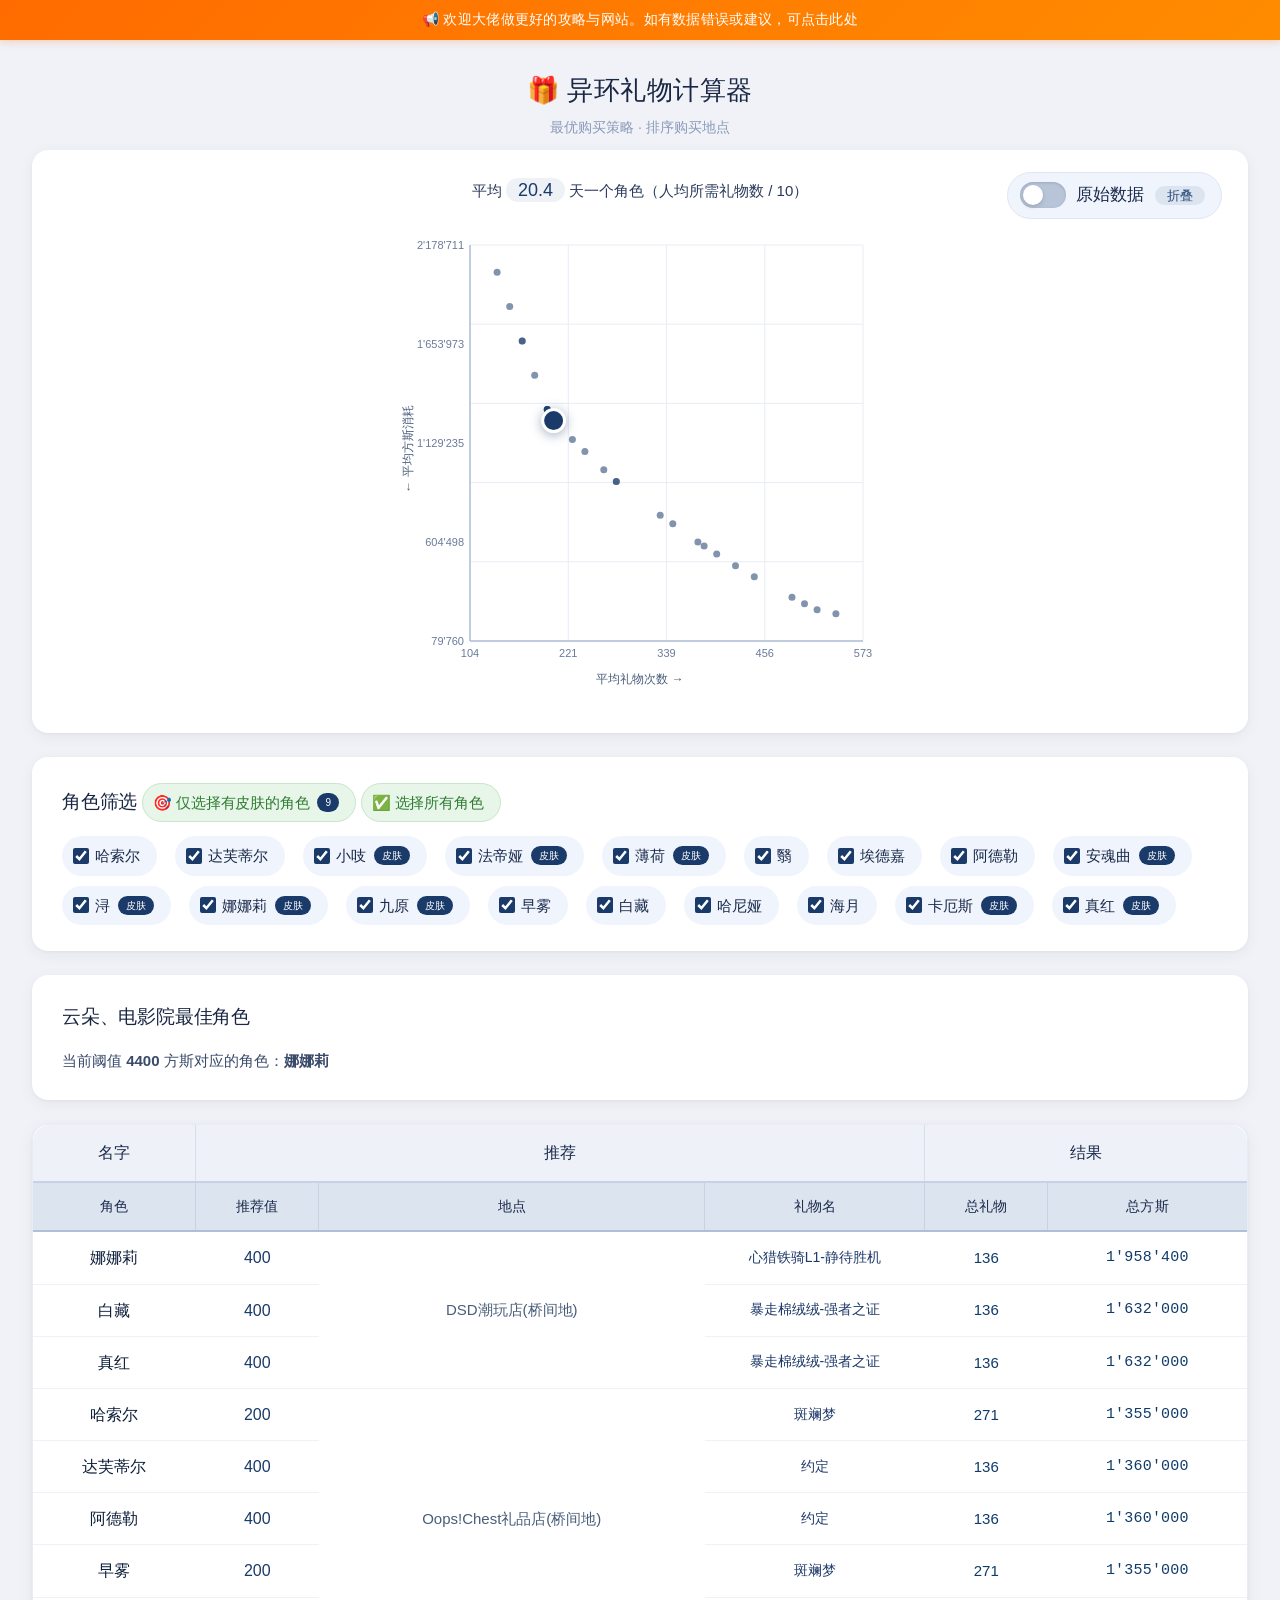
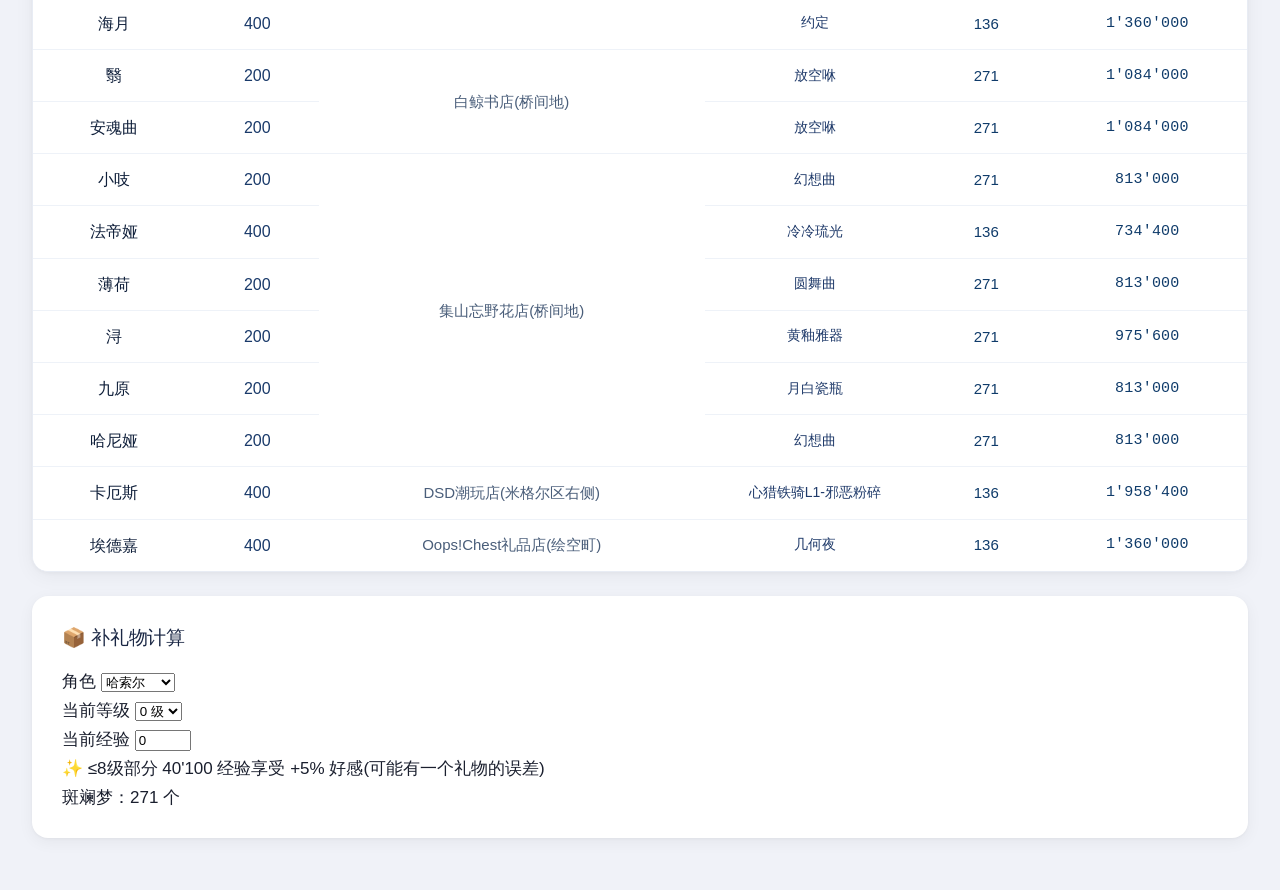
==== commit 3f485bf9: "Add files via upload" ====
--- a/index.html
+++ b/index.html
@@ -1676,9 +1676,26 @@
         /* ============================================================
            4. UI 引用
            ============================================================ */
-        // 初始阈值取 e200 的中位数，让初始图表展示一个合理的混合策略
+        // 初始阈值：选 avgGift 最接近 210（即 21 天一个角色）的 T
         const e200Sorted = model.map(r => r.e200).filter(v => v > 0).sort((a, b) => a - b);
         let currentT = e200Sorted.length > 0 ? e200Sorted[Math.floor(e200Sorted.length * 0.25)] : 0;
+        {
+            const allT = new Set([0]);
+            model.forEach(r => { allT.add(r.e200); allT.add(r.e400); });
+            const Tvalues = Array.from(allT).sort((a, b) => a - b);
+            let bestT = currentT, bestDiff = Infinity;
+            Tvalues.forEach(T => {
+                let totalGift = 0;
+                model.forEach(r => {
+                    const choice = T >= r.e400 ? 400 : T >= r.e200 ? 200 : 100;
+                    totalGift += Math.ceil(54100 / choice);
+                });
+                const avgGift = totalGift / model.length;
+                const diff = Math.abs(avgGift - 210);
+                if (diff < bestDiff) { bestDiff = diff; bestT = T; }
+            });
+            currentT = bestT;
+        }
         const tbody = document.getElementById("tbody");
         const rolesDiv = document.getElementById("roles");
         const toggleRaw = document.getElementById("toggleRaw");
@@ -1919,7 +1936,6 @@
             function y(p) { return pad.top + ph - (p.avgCost - minCost) / rangeCost * ph; }
 
             // Chart title
-            html += `<text x="${W / 2}" y="18" text-anchor="middle" font-size="13" fill="${c.axisTitle}" font-weight="500">礼物次数 · 方斯消耗 权衡曲线</text>`;
 
             // Grid lines (horizontal)
             for (let i = 0; i <= 5; i++) {
@@ -2045,10 +2061,9 @@
                 const n = near;
                 chartTooltip.innerHTML = `
                     人均方斯：<strong>${formatNumber(Math.round(n.avgCost))}</strong><br>
-                    人均礼物：<strong>${Math.round(n.avgGift)}</strong><br>
-                    平均每个礼物好感：<strong>${Math.round(n.avgFavorPerGift)}</strong><br>
+                    人均所需礼物数：<strong>${Math.round(n.avgGift)}</strong><br>
                     总方斯：<strong>${formatNumber(n.totalCost)}</strong><br>
-                    总礼物：<strong>${n.totalGift}</strong>
+                    ${n.T} 方斯减少一件礼物
                 `;
                 const parent = chartTooltip.parentElement;
                 const pr = parent.getBoundingClientRect();
@@ -2211,7 +2226,9 @@
             drawChart(curvePoints);
 
             // 更新曲线信息行
-            chartInfo.innerHTML = `我愿意用 <strong>${T}</strong> 方斯减少一件礼物`;
+            const cp = curvePoints.find(p => p.T === currentT) || curvePoints[0];
+            const daysPerChar = cp ? (cp.avgGift / 10).toFixed(1) : '--';
+            chartInfo.innerHTML = `平均 <strong>${daysPerChar}</strong> 天一个角色（人均所需礼物数 / 10）`;
 
             // 更新最佳角色卡
             const matched = selected.filter(r => r.e200 === T || r.e400 === T);
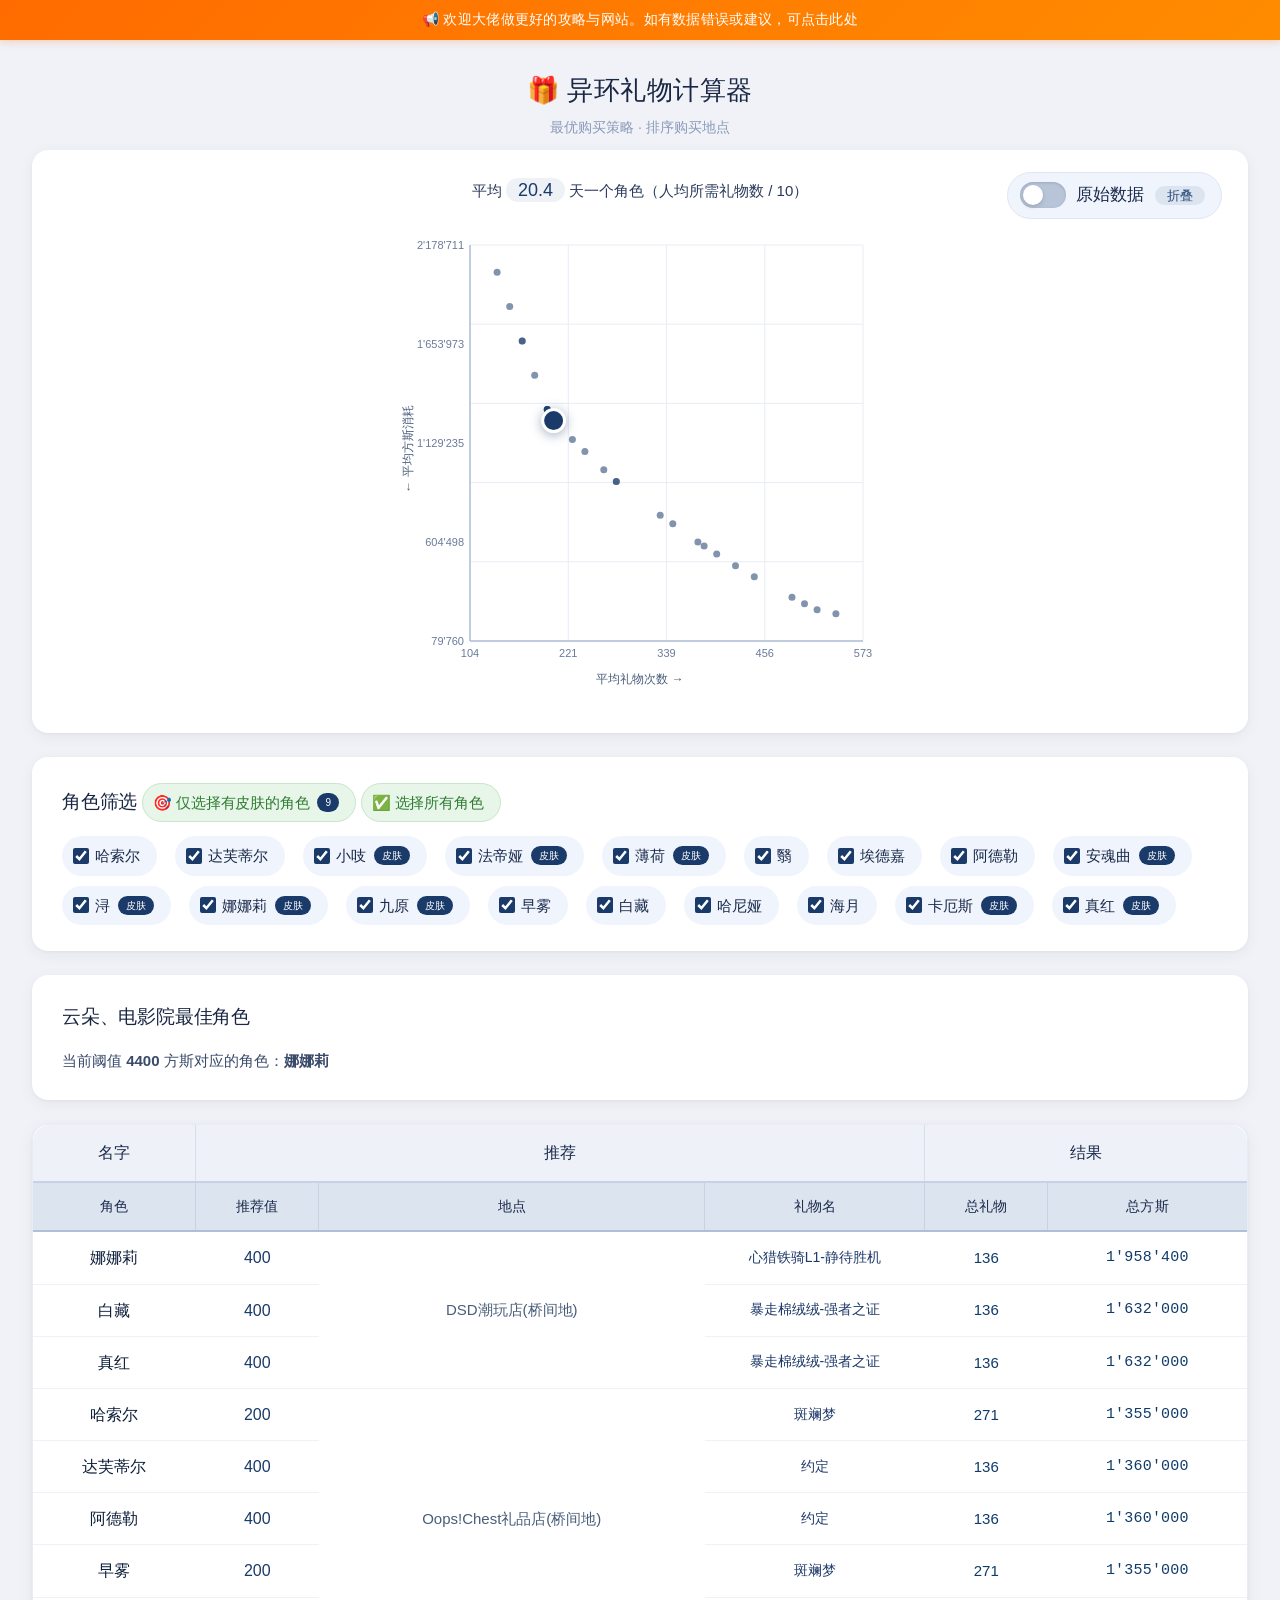
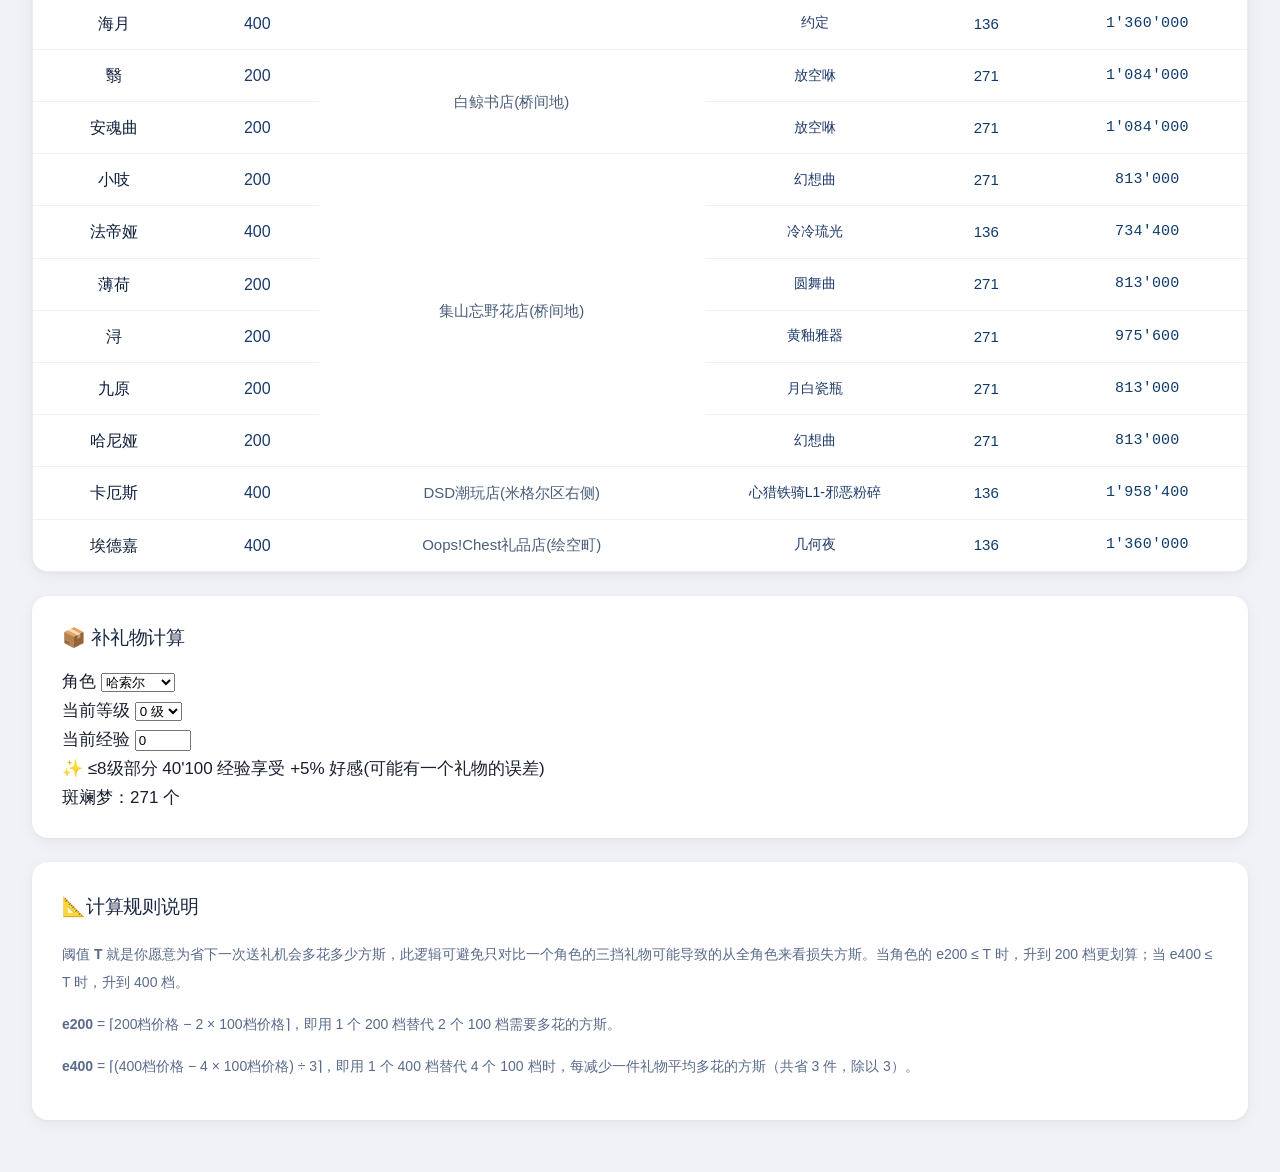
==== commit 2a2c0ae0: "Add files via upload" ====
--- a/index.html
+++ b/index.html
@@ -2453,5 +2453,14 @@
         }
     </script>
 
+    <div class="container" style="margin-top:24px;">
+        <div class="card" style="font-size:14px;color:#5a6a8a;line-height:2;">
+            <h3>📐计算规则说明</h3>
+            <p>阈值 <strong>T</strong> 就是你愿意为省下一次送礼机会多花多少方斯，此逻辑可避免只对比一个角色的三挡礼物可能导致的从全角色来看损失方斯。当角色的 e200 ≤ T 时，升到 200 档更划算；当 e400 ≤ T 时，升到 400 档。</p>
+            <p><strong>e200</strong> = ⌈200档价格 − 2 × 100档价格⌉，即用 1 个 200 档替代 2 个 100 档需要多花的方斯。</p>
+            <p><strong>e400</strong> = ⌈(400档价格 − 4 × 100档价格) ÷ 3⌉，即用 1 个 400 档替代 4 个 100 档时，每减少一件礼物平均多花的方斯（共省 3 件，除以 3）。</p>
+        </div>
+    </div>
+
 </body>
 </html>
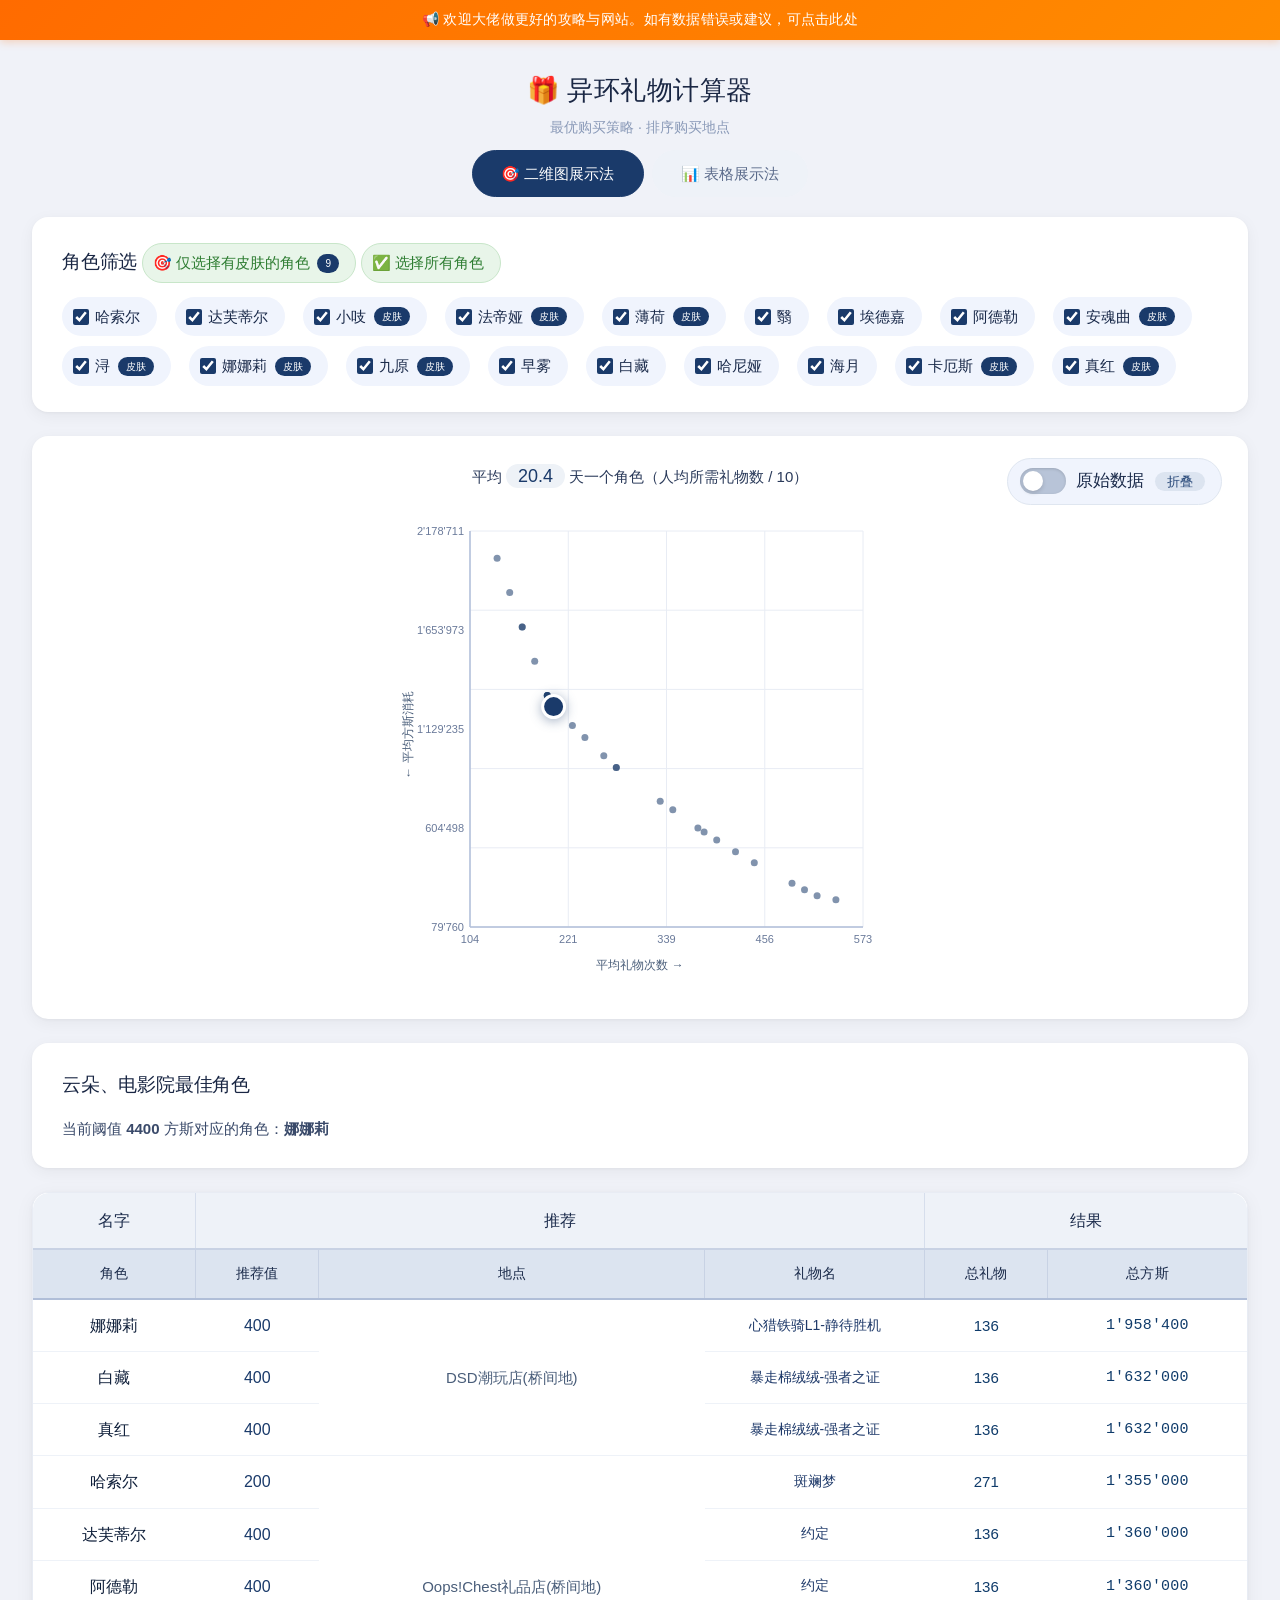
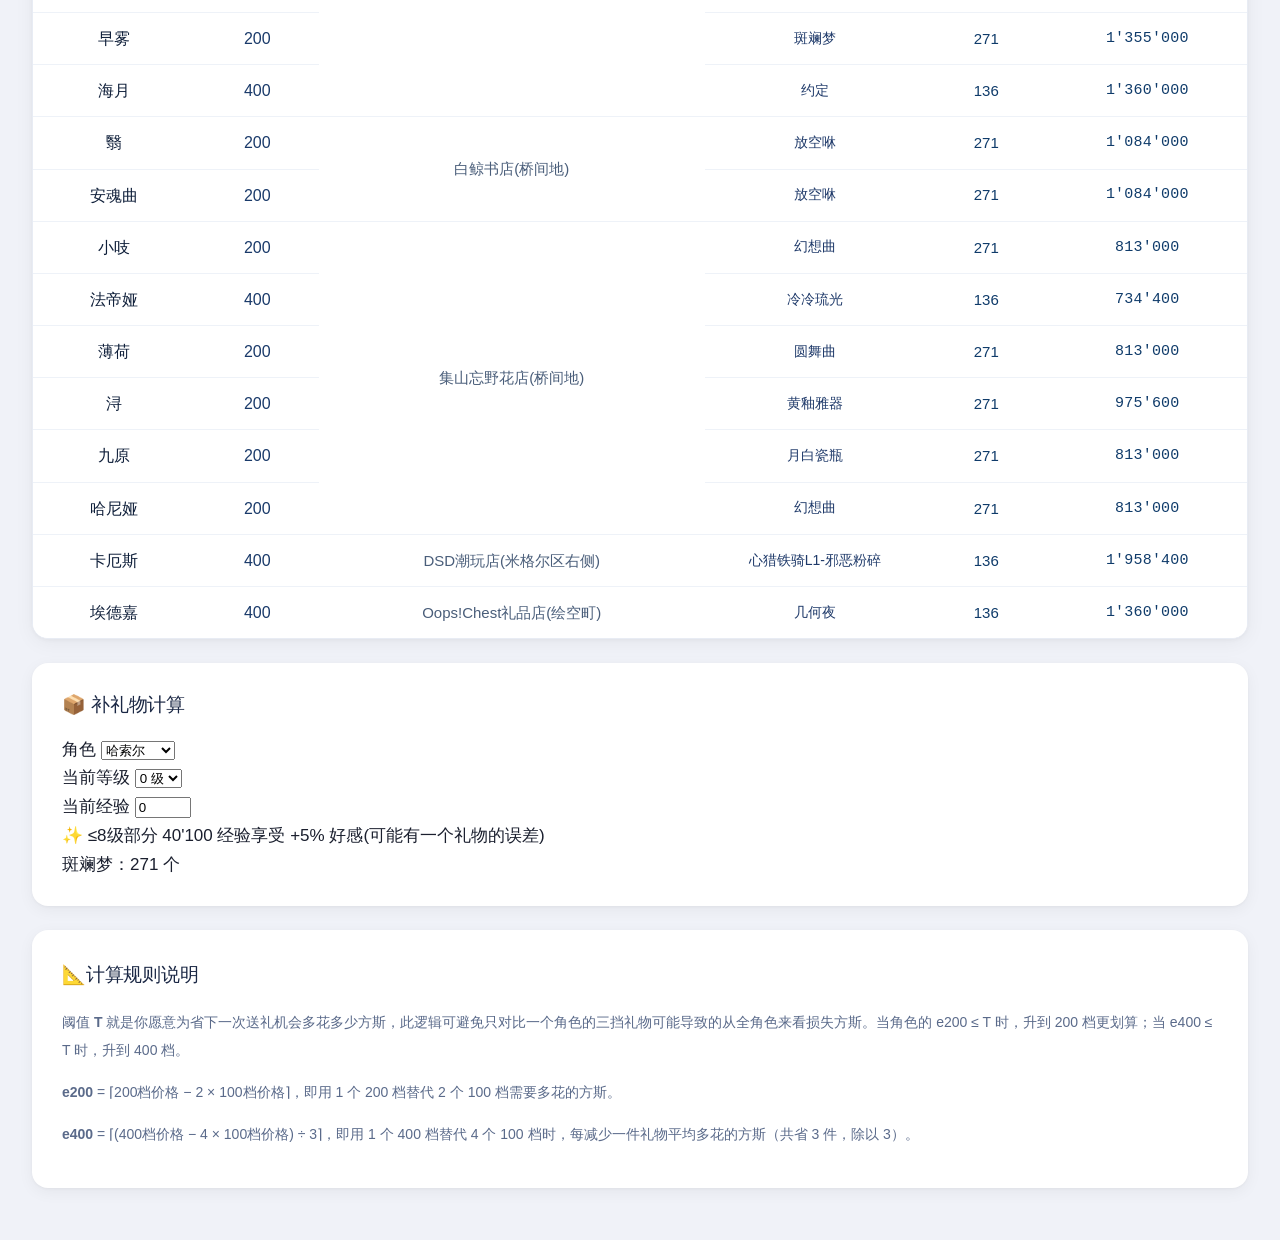
==== commit 47e9184f: "Add files via upload" ====
--- a/index.html
+++ b/index.html
@@ -1,2466 +1,188 @@
-<!DOCTYPE html>
-<html lang="zh">
-<head>
-    <meta charset="UTF-8">
-    <meta name="viewport" content="width=device-width, initial-scale=1.0, maximum-scale=1.0, user-scalable=yes">
-    <title>异环礼物计算</title>
-
-    <style>
-        /* ===== 全局重置 & 字体 ===== */
-        * {
-            box-sizing: border-box;
-        }
-
-        body {
-            font-family: 'Inter', -apple-system, BlinkMacSystemFont, 'Segoe UI', Roboto, Helvetica, Arial, sans-serif;
-            background: #f0f2f8;
-            padding: 0 32px 28px;
-            color: #1a1f2e;
-            margin: 0;
-            min-height: 100vh;
-            font-size: 17px;
-            line-height: 1.7;
-        }
-
-        /* ===== 页面标题 ===== */
-        .page-header {
-            text-align: center;
-            padding: 28px 0 10px;
-            margin: 0 -32px;
-        }
-
-        .page-header h1 {
-            margin: 0;
-            font-size: 26px;
-            font-weight: 500;
-            color: #1a2744;
-            letter-spacing: 0.5px;
-        }
-
-        .page-header .page-subtitle {
-            margin: 4px 0 0;
-            font-size: 14px;
-            color: #8a9ab8;
-            font-weight: 400;
-        }
-
-        /* ===== 公告栏 ===== */
-        .announcement-bar {
-            background: linear-gradient(135deg, #ff6b00, #ff8c00);
-            color: #fff;
-            text-align: center;
-            padding: 8px 16px;
-            font-size: 14px;
-            cursor: pointer;
-            user-select: none;
-            letter-spacing: 0.3px;
-            box-shadow: 0 2px 8px rgba(255, 107, 0, 0.25);
-            transition: background 0.2s;
-            margin: 0 -32px;
-        }
-
-        .announcement-bar:hover {
-            background: linear-gradient(135deg, #e85d00, #f07800);
-        }
-
-        .announcement-bar::before {
-            content: '📢 ';
-        }
-
-        /* ===== 弹窗遮罩 ===== */
-        .modal-overlay {
-            display: none;
-            position: fixed;
-            top: 0; left: 0; right: 0; bottom: 0;
-            background: rgba(0, 0, 0, 0.45);
-            z-index: 1000;
-            align-items: center;
-            justify-content: center;
-        }
-
-        .modal-overlay.open {
-            display: flex;
-        }
-
-        .modal-card {
-            background: #fff;
-            border-radius: 16px;
-            padding: 32px 28px 24px;
-            max-width: 420px;
-            width: 90%;
-            box-shadow: 0 12px 40px rgba(0, 0, 0, 0.18);
-            text-align: center;
-            position: relative;
-            animation: modalIn 0.25s ease;
-        }
-
-        @keyframes modalIn {
-            from { opacity: 0; transform: translateY(-20px) scale(0.95); }
-            to   { opacity: 1; transform: translateY(0) scale(1); }
-        }
-
-        .modal-close {
-            position: absolute;
-            top: 10px; right: 16px;
-            background: none;
-            border: none;
-            font-size: 22px;
-            color: #8a9ab8;
-            cursor: pointer;
-            padding: 4px 8px;
-            border-radius: 6px;
-            transition: color 0.15s, background 0.15s;
-            line-height: 1;
-        }
-
-        .modal-close:hover {
-            color: #1a2a4a;
-            background: #eef2f8;
-        }
-
-        .modal-card h3 {
-            margin: 0 0 16px;
-            font-size: 20px;
-            color: #ff6b00;
-            font-weight: 500;
-        }
-
-        .modal-card p {
-            margin: 8px 0;
-            font-size: 15px;
-            color: #3a4a6a;
-            line-height: 1.8;
-        }
-
-        .modal-card .contact-method {
-            display: inline-block;
-            background: #fef5ec;
-            color: #d45a00;
-            padding: 3px 12px;
-            border-radius: 20px;
-            font-weight: 500;
-            font-size: 14px;
-            margin: 0 2px;
-        }
-
-        .modal-card .email-link {
-            color: #1a3a6a;
-            text-decoration: none;
-            font-weight: 500;
-            word-break: break-all;
-        }
-
-        .modal-card .email-link:hover {
-            text-decoration: underline;
-        }
-
-        .container {
-            max-width: 1600px;
-            margin: 0 auto;
-        }
-
-        /* ===== 卡片 ===== */
-        .card {
-            background: #ffffff;
-            padding: 26px 30px;
-            border-radius: 16px;
-            box-shadow: 0 4px 16px rgba(0, 0, 0, 0.05), 0 1px 3px rgba(0, 0, 0, 0.04);
-            margin-bottom: 24px;
-            transition: box-shadow 0.2s;
-            position: relative;
-        }
-
-        .toggle-top-right {
-            position: absolute;
-            top: 22px;
-            right: 26px;
-        }
-
-        .card:hover {
-            box-shadow: 0 8px 28px rgba(0, 0, 0, 0.07);
-        }
-
-        .card h2,
-        .card h3 {
-            margin: 0 0 14px 0;
-            font-weight: 500;
-            font-size: 19px;
-            color: #1a2744;
-            letter-spacing: -0.01em;
-        }
-
-        /* ===== 控制行 ===== */
-        .controls-row {
-            display: flex;
-            flex-wrap: wrap;
-            align-items: stretch;
-            gap: 24px 36px;
-            margin-bottom: 18px;
-        }
-
-        /* ===== 曲线图 ===== */
-        .chart-wrapper {
-            display: flex;
-            flex-direction: column;
-            align-items: center;
-            flex: 1 1 420px;
-            min-width: 300px;
-        }
-
-        .chart-svg-wrap {
-            position: relative;
-            width: 100%;
-            max-width: 480px;
-        }
-
-        .chart-svg {
-            width: 100%;
-            height: auto;
-            max-height: 480px;
-            user-select: none;
-            -webkit-user-select: none;
-            touch-action: none;
-            display: block;
-        }
-
-        /* ===== 悬停提示框 ===== */
-        .chart-tooltip {
-            display: none;
-            position: absolute;
-            background: #ffffff;
-            border: 1px solid #c8d2e4;
-            border-radius: 10px;
-            padding: 10px 14px;
-            font-size: 13px;
-            color: #1a2a4a;
-            pointer-events: none;
-            box-shadow: 0 4px 16px rgba(0,0,0,0.1);
-            white-space: nowrap;
-            z-index: 10;
-            line-height: 1.7;
-        }
-
-            .chart-tooltip.visible {
-                display: block;
-            }
-
-        .chart-info {
-            font-size: 15px;
-            color: #2a3a5a;
-            line-height: 1.6;
-            text-align: center;
-            margin-bottom: 4px;
-        }
-
-            .chart-info strong {
-                color: #1a3a6a;
-                font-weight: 500;
-                background: #eef2f7;
-                padding: 2px 12px;
-                border-radius: 20px;
-                font-size: 18px;
-            }
-
-        #dragHandle {
-            cursor: grab;
-            filter: drop-shadow(0 2px 6px rgba(26, 58, 106, 0.4));
-            transition: r 0.15s;
-        }
-
-            #dragHandle:active {
-                cursor: grabbing;
-            }
-
-            #dragHandle:hover {
-                filter: drop-shadow(0 4px 12px rgba(26, 58, 106, 0.55));
-            }
-
-        /* ===== Toggle 开关（折叠） ===== */
-        .toggle-group {
-            display: flex;
-            align-items: center;
-            gap: 10px;
-            background: #f0f4fd;
-            padding: 8px 16px 8px 12px;
-            border-radius: 40px;
-            border: 1px solid #dfe6f0;
-            transition: background 0.2s, border-color 0.2s;
-            user-select: none;
-            align-self: flex-start;
-        }
-
-            .toggle-group:hover {
-                background: #e8edf8;
-                border-color: #c8d2e4;
-            }
-
-        .toggle-switch {
-            position: relative;
-            width: 46px;
-            height: 26px;
-            flex-shrink: 0;
-            cursor: pointer;
-        }
-
-            .toggle-switch input {
-                opacity: 0;
-                width: 0;
-                height: 0;
-                position: absolute;
-            }
-
-        .toggle-slider {
-            position: absolute;
-            top: 0;
-            left: 0;
-            right: 0;
-            bottom: 0;
-            background: #b8c4d8;
-            border-radius: 40px;
-            transition: background 0.25s ease, box-shadow 0.25s ease;
-            box-shadow: inset 0 1px 3px rgba(0, 0, 0, 0.15);
-        }
-
-            .toggle-slider::before {
-                content: "";
-                position: absolute;
-                height: 20px;
-                width: 20px;
-                left: 3px;
-                bottom: 3px;
-                background: white;
-                border-radius: 50%;
-                transition: transform 0.25s ease, box-shadow 0.25s ease;
-                box-shadow: 0 2px 4px rgba(0, 0, 0, 0.15);
-            }
-
-        .toggle-switch input:checked + .toggle-slider {
-            background: #1a3a6a;
-        }
-
-            .toggle-switch input:checked + .toggle-slider::before {
-                transform: translateX(20px);
-                box-shadow: 0 2px 6px rgba(26, 58, 106, 0.3);
-            }
-
-        .toggle-label {
-            font-weight: 400;
-            font-size: 17px;
-            color: #1a2a4a;
-            white-space: nowrap;
-            cursor: pointer;
-        }
-
-            .toggle-label .badge {
-                background: #dce4f0;
-                padding: 2px 12px;
-                border-radius: 30px;
-                font-size: 13px;
-                font-weight: 400;
-                color: #2a4a7a;
-                margin-left: 6px;
-            }
-
-
-        /* ===== 角色筛选折叠箭头 ===== */
-        .role-toggle-arrow {
-            display: none;
-            font-size: 12px;
-            margin-left: auto;
-            transition: transform 0.25s ease;
-            color: #6a7a9a;
-        }
-
-        .role-filter-header {
-            cursor: default;
-            user-select: none;
-        }
-
-        /* ===== 角色选择 ===== */
-        .roles {
-            display: flex;
-            flex-wrap: wrap;
-            gap: 10px 18px;
-            margin-top: 6px;
-        }
-
-        .role {
-            background: #f0f4fd;
-            padding: 6px 16px 6px 10px;
-            border-radius: 30px;
-            font-size: 15px;
-            font-weight: 400;
-            color: #1a2a4a;
-            cursor: pointer;
-            user-select: none;
-            transition: background 0.15s, transform 0.1s;
-            border: 1px solid transparent;
-            display: inline-flex;
-            align-items: center;
-            gap: 6px;
-        }
-
-            .role:hover {
-                background: #e4ebf8;
-                transform: translateY(-1px);
-            }
-
-            .role input {
-                margin: 0;
-                accent-color: #1a3a6a;
-                width: 16px;
-                height: 16px;
-                cursor: pointer;
-            }
-
-            .role .skin-badge {
-                background: #1a3a6a;
-                color: white;
-                font-size: 10px;
-                padding: 1px 8px;
-                border-radius: 20px;
-                font-weight: 500;
-                margin-left: 2px;
-            }
-
-        /* 操作按钮（与普通角色标签区分） */
-        .role-action {
-            background: #e8f5e9 !important;
-            border: 1px solid #c8e6c9 !important;
-            color: #2e7d32 !important;
-            font-weight: 500;
-        }
-
-            .role-action:hover {
-                background: #c8e6c9 !important;
-                border-color: #a5d6a7 !important;
-            }
-
-        /* ===== 表格容器 ===== */
-        .table-wrap {
-            overflow-x: auto;
-            border-radius: 16px;
-            box-shadow: 0 4px 20px rgba(0, 0, 0, 0.05), 0 1px 4px rgba(0, 0, 0, 0.04);
-            background: white;
-            border: 1px solid #e8ecf4;
-            -webkit-overflow-scrolling: touch;
-            margin-bottom: 24px;
-        }
-
-        /* ===== 表格 ===== */
-        table {
-            width: 100%;
-            border-collapse: collapse;
-            font-size: 15px;
-            min-width: 1150px;
-            background: white;
-            line-height: 1.7;
-        }
-        thead tr.group th:first-child {
-            border-top-left-radius: 16px;
-        }
-        thead tr.group th:last-child {
-            border-top-right-radius: 16px;
-        }
-
-        /* ---------- 表头 ---------- */
-        thead tr.group th {
-            background: #eef2f8;
-            color: #1a2a4a;
-            padding: 14px 12px;
-            font-size: 16px;
-            font-weight: 500;
-            letter-spacing: 0.2px;
-            text-align: center;
-            border-right: 1px solid #d6deec;
-            border-bottom: 2px solid #c8d2e4;
-        }
-
-            thead tr.group th:last-child {
-                border-right: none;
-            }
-
-            thead tr.group th:first-child {
-                border-left: none;
-            }
-
-        /* 标签行 */
-        thead tr.labels th {
-            background: #dce4f0;
-            color: #1a2a4a;
-            padding: 12px 10px;
-            font-size: 14px;
-            font-weight: 500;
-            text-align: center;
-            border-right: 1px solid #c8d2e4;
-            border-bottom: 2px solid #b0bed8;
-            white-space: nowrap;
-            letter-spacing: 0.1px;
-        }
-
-            thead tr.labels th:last-child {
-                border-right: none;
-            }
-
-            thead tr.labels th.raw-col {
-                background: #e4eaf5;
-            }
-
-        /* ---------- 表体 ---------- */
-        tbody td {
-            border-bottom: 1px solid #eef2f8;
-            padding: 12px 10px;
-            text-align: center;
-            vertical-align: middle;
-            font-size: 15px;
-            background: white;
-            transition: background 0.12s;
-            font-weight: 400;
-        }
-
-        tbody tr:hover td {
-            background: #f6faff;
-        }
-
-        tbody tr:last-child td {
-            border-bottom: none;
-        }
-
-        /* 列样式 */
-        .col-role {
-            font-weight: 500;
-            color: #0f1f3a;
-            white-space: nowrap;
-            font-size: 16px;
-        }
-
-        .col-giftname {
-            font-size: 14px;
-            color: #1f3a6a;
-            white-space: nowrap;
-            font-weight: 400;
-            width: var(--giftname-width);
-            min-width: var(--giftname-width);
-            max-width: var(--giftname-width);
-        }
-
-        .col-location {
-            font-size: 15px;
-            color: #4a5e7a;
-            white-space: nowrap;
-            font-weight: 400;
-        }
-
-        .col-choice {
-            font-weight: 500;
-            color: #1a3a6a;
-            font-size: 16px;
-        }
-
-        .col-gift,
-        .col-cost {
-            font-weight: 500;
-            color: #0f3b6a;
-        }
-
-        .col-cost {
-            font-family: 'Inter', monospace;
-            letter-spacing: 0.2px;
-        }
-
-        /* ===== 折叠隐藏 ===== */
-        .raw-col.hidden-raw {
-            display: none !important;
-        }
-
-        thead tr.group th.raw-group-header.hidden-raw {
-            display: none !important;
-        }
-
-        /* ============================================================
-           移动端适配（纵向堆叠 + 隐藏推荐值列 + 地点两行 + 礼物名拆分）
-           ============================================================ */
-        @media (max-width: 900px) {
-            body {
-                padding: 16px 18px;
-                padding-bottom: calc(16px + env(safe-area-inset-bottom, 60px));
-                font-size: 16px;
-            }
-
-            .announcement-bar {
-                margin: 0 -18px;
-            }
-
-            .card {
-                padding: 18px 18px;
-                margin-bottom: 18px;
-            }
-
-            .toggle-top-right {
-                position: static;
-                align-self: center;
-                margin-top: 10px;
-            }
-
-            .toggle-group {
-                padding: 5px 12px 5px 8px;
-                font-size: 13px;
-            }
-
-            .toggle-label .badge {
-                font-size: 10px;
-                padding: 1px 8px;
-            }
-
-            .toggle-switch {
-                width: 50px;
-                height: 28px;
-            }
-
-            .toggle-slider::before {
-                height: 22px;
-                width: 22px;
-                left: 3px;
-                bottom: 3px;
-            }
-
-            .toggle-switch input:checked + .toggle-slider::before {
-                transform: translateX(22px);
-            }
-
-            .toggle-label {
-                font-size: 16px;
-            }
-
-
-
-            /* ===== 隐藏”推荐值”列 ===== */
-            thead tr.labels th.col-choice,
-            tbody td.col-choice {
-                display: none !important;
-            }
-
-            /* 表格更紧凑 */
-            table {
-                font-size: 13px;
-                min-width: 900px;
-            }
-
-            thead tr.labels th {
-                font-size: 12px;
-                padding: 8px 4px;
-            }
-
-            tbody td {
-                padding: 8px 0px;
-                font-size: 13px;
-            }
-
-            .col-role {
-                font-size: 14px;
-            }
-
-            /* 礼物名列：根据最长礼物名/2 固定宽度，允许换行 */
-            .col-giftname {
-                font-size: 12px;
-                white-space: normal;
-                word-break: break-word;
-                line-height: 1.4;
-                width: var(--giftname-width-mobile);
-                min-width: var(--giftname-width-mobile);
-                max-width: var(--giftname-width-mobile);
-            }
-
-            .col-location {
-                font-size: 13px;
-                white-space: normal;
-                word-break: break-word;
-                max-width: 80px;
-                line-height: 1.4;
-            }
-
-            .col-choice {
-                display: none !important;
-            }
-
-            .col-gift,
-            .col-cost {
-                font-size: 13px;
-            }
-
-            .card h2 {
-                font-size: 18px;
-            }
-
-            .role {
-                font-size: 14px;
-                padding: 4px 12px 4px 8px;
-            }
-
-            /* 角色筛选折叠 */
-            .role-toggle-arrow {
-                display: inline-block;
-            }
-
-            .role-filter-header {
-                cursor: pointer;
-            }
-
-            .roles {
-                display: none;
-            }
-
-                .roles.open {
-                    display: flex;
-                }
-
-            .role-toggle-arrow.open {
-                transform: rotate(180deg);
-            }
-        }
-
-        @media (max-width: 500px) {
-            body {
-                padding: 12px 12px;
-                padding-bottom: calc(12px + env(safe-area-inset-bottom, 60px));
-                font-size: 15px;
-            }
-
-            .announcement-bar {
-                margin: 0 -12px;
-                font-size: 12px;
-                padding: 6px 12px;
-            }
-
-            .toggle-top-right {
-                margin-top: 6px;
-            }
-
-            .toggle-group {
-                padding: 4px 10px 4px 6px;
-            }
-
-            .toggle-switch {
-                width: 32px;
-                height: 18px;
-            }
-
-            .toggle-slider::before {
-                height: 14px;
-                width: 14px;
-                left: 2px;
-                bottom: 2px;
-            }
-
-            .toggle-switch input:checked + .toggle-slider::before {
-                transform: translateX(14px);
-            }
-
-            .toggle-label {
-                font-size: 12px;
-            }
-
-                .toggle-label .badge {
-                    font-size: 9px;
-                    padding: 1px 6px;
-                }
-
-            .card {
-                padding: 14px 14px;
-            }
-
-                .card h2 {
-                    font-size: 16px;
-                }
-
-            .toggle-label {
-                font-size: 15px;
-            }
-
-            table {
-                font-size: 12px;
-                min-width: 600px;
-            }
-
-            thead tr.labels th {
-                font-size: 11px;
-                padding: 6px 3px;
-            }
-
-            tbody td {
-                padding: 6px 3px;
-                font-size: 12px;
-            }
-
-            .col-role {
-                font-size: 13px;
-            }
-
-            .col-giftname {
-                font-size: 11px;
-                white-space: normal;
-                word-break: break-word;
-                line-height: 1.4;
-                width: var(--giftname-width-mobile);
-                min-width: var(--giftname-width-mobile);
-                max-width: var(--giftname-width-mobile);
-            }
-
-            .col-location {
-                font-size: 12px;
-                max-width: 65px;
-                white-space: normal;
-                word-break: break-word;
-                line-height: 1.4;
-            }
-
-            .col-gift,
-            .col-cost {
-                font-size: 12px;
-            }
-
-            .role {
-                font-size: 13px;
-                padding: 4px 10px 4px 6px;
-            }
-
-                .role input {
-                    width: 14px;
-                    height: 14px;
-                }
-        }
-
-        /* ===== 原始数据列折叠 ===== */
-
-        .table-wrap::-webkit-scrollbar {
-            height: 8px;
-        }
-
-        .table-wrap::-webkit-scrollbar-track {
-            background: #eef2f8;
-            border-radius: 4px;
-        }
-
-        .table-wrap::-webkit-scrollbar-thumb {
-            background: #c8d2e4;
-            border-radius: 4px;
-        }
-
-            .table-wrap::-webkit-scrollbar-thumb:hover {
-                background: #a8b6d0;
-            }
-
-        /* ============================================================
-           暗色模式
-           ============================================================ */
-        @media (prefers-color-scheme: dark) {
-            body {
-                background: #1a1d2a;
-                color: #c8ccd8;
-            }
-
-            .page-header h1 {
-                color: #d0d6e8;
-            }
-
-            .page-header .page-subtitle {
-                color: #7a7e98;
-            }
-
-            .announcement-bar {
-                background: linear-gradient(135deg, #d45a00, #e07000);
-                box-shadow: 0 2px 8px rgba(180, 70, 0, 0.3);
-            }
-
-            .card {
-                background: #252836;
-                box-shadow: 0 4px 16px rgba(0, 0, 0, 0.2), 0 1px 3px rgba(0, 0, 0, 0.15);
-            }
-
-                .card:hover {
-                    box-shadow: 0 8px 28px rgba(0, 0, 0, 0.3);
-                }
-
-                .card h2,
-                .card h3 {
-                    color: #c8cce0;
-                }
-
-            .toggle-group {
-                background: #2a2d3e;
-                border-color: #3a3d50;
-            }
-
-                .toggle-group:hover {
-                    background: #32354a;
-                    border-color: #4a4e65;
-                }
-
-            .toggle-slider {
-                background: #5a5e78;
-            }
-
-            .toggle-switch input:checked + .toggle-slider {
-                background: #4a7acc;
-            }
-
-            .toggle-label {
-                color: #c0c4d8;
-            }
-
-                .toggle-label .badge {
-                    background: #3a3d50;
-                    color: #a0a8c0;
-                }
-
-            .chart-info {
-                color: #b0b8d0;
-            }
-
-                .chart-info strong {
-                    color: #c8cce0;
-                    background: #2a2d3e;
-                }
-
-            .chart-tooltip {
-                background: #252836;
-                border-color: #4a4e65;
-                color: #c8ccd8;
-                box-shadow: 0 4px 16px rgba(0, 0, 0, 0.35);
-            }
-
-            /* 角色标签 */
-            .role {
-                background: #2a2d3e;
-                color: #c0c4d8;
-            }
-
-                .role:hover {
-                    background: #353848;
-                }
-
-            /* 操作按钮暗色保持绿色调但降低亮度 */
-            .role-action {
-                background: #1b3a1e !important;
-                border-color: #2d5a30 !important;
-                color: #81c784 !important;
-            }
-
-                .role-action:hover {
-                    background: #224428 !important;
-                    border-color: #3a6e3e !important;
-                }
-
-            /* 表格 */
-            .table-wrap {
-                background: #252836;
-                border-color: #3a3d50;
-                box-shadow: 0 4px 20px rgba(0, 0, 0, 0.2), 0 1px 4px rgba(0, 0, 0, 0.15);
-            }
-
-            table {
-                background: #252836;
-            }
-
-            thead tr.group th {
-                background: #2a2d3e;
-                color: #c0c4d8;
-                border-right-color: #3a3d50;
-                border-bottom-color: #4a4e65;
-            }
-
-            thead tr.labels th {
-                background: #2f3246;
-                color: #b0b8c8;
-                border-right-color: #3a3d50;
-                border-bottom-color: #4a4e65;
-            }
-
-                thead tr.labels th.raw-col {
-                    background: #32354a;
-                }
-
-            tbody td {
-                background: #252836;
-                border-bottom-color: #333648;
-            }
-
-            tbody tr:hover td {
-                background: #2a2e40;
-            }
-
-            .col-role {
-                color: #d0d6e8;
-            }
-
-            .col-giftname {
-                color: #a0b0d0;
-            }
-
-            .col-location {
-                color: #9098b0;
-            }
-
-            .col-choice,
-            .col-gift,
-            .col-cost {
-                color: #a0b8e0;
-            }
-
-            /* 弹窗 */
-            .modal-card {
-                background: #252836;
-                box-shadow: 0 12px 40px rgba(0, 0, 0, 0.4);
-            }
-
-                .modal-card h3 {
-                    color: #ff8c42;
-                }
-
-                .modal-card p {
-                    color: #a0a8c0;
-                }
-
-            .modal-close {
-                color: #6a6e88;
-            }
-
-                .modal-close:hover {
-                    color: #c0c4d8;
-                    background: #32354a;
-                }
-
-            .modal-overlay {
-                background: rgba(0, 0, 0, 0.65);
-            }
-
-            .modal-card .contact-method {
-                background: #3a2818;
-                color: #ff8c42;
-            }
-
-            .modal-card .email-link {
-                color: #7aa2f0;
-            }
-
-            /* 滚动条 */
-            .table-wrap::-webkit-scrollbar-track {
-                background: #2a2d3e;
-            }
-
-            .table-wrap::-webkit-scrollbar-thumb {
-                background: #4a4e65;
-            }
-
-                .table-wrap::-webkit-scrollbar-thumb:hover {
-                    background: #5a5e78;
-                }
-
-            #bestCharsContent {
-                color: #a0a8c0 !important;
-            }
-
-            .skin-badge {
-                background: #4a7acc !important;
-            }
-
-            /* 移动端调整 */
-            @media (max-width: 900px) {
-                .card {
-                    box-shadow: 0 4px 16px rgba(0, 0, 0, 0.2);
-                }
-
-                .announcement-bar {
-                    margin: 0 -18px;
-                }
-            }
-
-            @media (max-width: 500px) {
-                .announcement-bar {
-                    margin: 0 -12px;
-                }
-            }
-
-            /* 补礼物计算器 */
-            .gift-calc-card .calc-row {
-                display: flex;
-                flex-wrap: wrap;
-                gap: 16px 24px;
-                align-items: flex-end;
-                margin-bottom: 18px;
-            }
-            .gift-calc-card .calc-field {
-                display: flex;
-                flex-direction: column;
-                gap: 4px;
-                min-width: 140px;
-            }
-            .gift-calc-card .calc-field label {
-                font-size: 13px;
-                font-weight: 500;
-                color: #5a6a8a;
-                letter-spacing: 0.01em;
-            }
-            .gift-calc-card .calc-field select,
-            .gift-calc-card .calc-field input {
-                padding: 8px 14px;
-                border: 1px solid #d8dce6;
-                border-radius: 8px;
-                font-size: 15px;
-                font-family: inherit;
-                background: #f8f9fc;
-                color: #1a2744;
-                outline: none;
-                transition: border-color 0.15s, box-shadow 0.15s;
-                min-width: 120px;
-            }
-            .gift-calc-card .calc-field select:focus,
-            .gift-calc-card .calc-field input:focus {
-                border-color: #4a7acc;
-                box-shadow: 0 0 0 3px rgba(74, 122, 204, 0.1);
-            }
-            .gift-calc-card .calc-result {
-                background: #f0f4fd;
-                border-radius: 12px;
-                padding: 18px 22px;
-                margin-top: 6px;
-            }
-            .gift-calc-card .calc-result .result-main {
-                font-size: 16px;
-                font-weight: 600;
-                color: #1a2744;
-                margin-bottom: 8px;
-            }
-            .gift-calc-card .calc-result .result-sub {
-                font-size: 13px;
-                color: #5a6a8a;
-                line-height: 1.6;
-            }
-            .gift-calc-card .calc-note {
-                font-size: 12px;
-                color: #8a8ea8;
-                margin-top: 10px;
-                line-height: 1.6;
-            }
-            .gift-calc-card .calc-note span {
-                background: #fff3e0;
-                color: #e65100;
-                padding: 1px 8px;
-                border-radius: 4px;
-                font-weight: 500;
-            }
-            .gift-calc-card .result-table {
-                width: 100%;
-                border-collapse: collapse;
-                font-size: 14px;
-                margin-top: 10px;
-            }
-            .gift-calc-card .result-table th {
-                text-align: left;
-                font-weight: 500;
-                color: #5a6a8a;
-                padding: 4px 8px;
-                font-size: 13px;
-                border-bottom: 1px solid #d8dce6;
-            }
-            .gift-calc-card .result-table td {
-                padding: 6px 8px;
-                color: #1a2744;
-                font-weight: 500;
-            }
-            .gift-calc-card .result-table .cost-col {
-                color: #c62828;
-                font-weight: 600;
-            }
-            .gift-calc-card .result-table .optimal-row {
-                background: #e8f5e9;
-            }
-            .gift-calc-card .result-table .optimal-row td {
-                font-weight: 700;
-                color: #1b5e20;
-            }
-        }
-
-        /* 补礼物计算器 暗色模式 */
-        @media (prefers-color-scheme: dark) {
-            .gift-calc-card .calc-field label {
-                color: #a0a8c0;
-            }
-            .gift-calc-card .calc-field select,
-            .gift-calc-card .calc-field input {
-                background: #2a2d3e;
-                border-color: #3a3d50;
-                color: #c8cce0;
-            }
-            .gift-calc-card .calc-field select:focus,
-            .gift-calc-card .calc-field input:focus {
-                border-color: #5a8adc;
-                box-shadow: 0 0 0 3px rgba(90, 138, 220, 0.15);
-            }
-            .gift-calc-card .calc-result {
-                background: #2a2d3e;
-            }
-            .gift-calc-card .calc-result .result-main {
-                color: #c8cce0;
-            }
-            .gift-calc-card .calc-result .result-sub {
-                color: #a0a8c0;
-            }
-            .gift-calc-card .calc-note {
-                color: #8a8ea8;
-            }
-            .gift-calc-card .calc-note span {
-                background: #3e2a1a;
-                color: #ffab40;
-            }
-            .gift-calc-card .result-table th {
-                color: #a0a8c0;
-                border-bottom-color: #3a3d50;
-            }
-            .gift-calc-card .result-table td {
-                color: #c8cce0;
-            }
-            .gift-calc-card .result-table .cost-col {
-                color: #ef5350;
-            }
-            .gift-calc-card .result-table .optimal-row {
-                background: #1a3a2a;
-            }
-            .gift-calc-card .result-table .optimal-row td {
-                font-weight: 700;
-                color: #81c784;
-            }
-        }
-    </style>
-</head>
-
-<body>
-
-    <!-- 公告栏 -->
-    <div class="announcement-bar" id="announcementBar">欢迎大佬做更好的攻略与网站。如有数据错误或建议，可点击此处</div>
-
-    <!-- 页面标题 -->
-    <div class="page-header">
-        <h1>🎁 异环礼物计算器</h1>
-        <p class="page-subtitle">最优购买策略 · 排序购买地点</p>
-    </div>
-
-    <!-- 反馈弹窗 -->
-    <div class="modal-overlay" id="modalOverlay">
-        <div class="modal-card">
-            <button class="modal-close" id="modalClose">&times;</button>
-            <h3>📢 反馈与建议</h3>
-            <p>如有数据错误或建议，可通过以下方式联系：</p>
-            <p>
-                <span class="contact-method">B站搜索 呵呵哒415 私信</span>
-            </p>
-            <p>或发送邮件至：</p>
-            <p>
-                <a class="email-link" href="mailto:3286687509@qq.com">3286687509@qq.com</a>
-            </p>
-        </div>
-    </div>
-
-    <div class="container">
-
-        <!-- ===== 控制卡（含汇总） ===== -->
-        <div class="card">
-            <div class="controls-row">
-
-                <!-- 图表 -->
-                <div class="chart-wrapper" id="chartWrapper">
-                    <div class="chart-info" id="chartInfo"></div>
-                    <div class="chart-svg-wrap">
-                        <svg id="chartSvg" class="chart-svg" viewBox="0 0 480 480" preserveAspectRatio="xMidYMid meet"></svg>
-                        <div class="chart-tooltip" id="chartTooltip"></div>
-                    </div>
-                </div>
-
-            </div>
-
-            <!-- 原始数据开关（右上角） -->
-            <div class="toggle-group toggle-top-right">
-                <label class="toggle-switch">
-                    <input type="checkbox" id="toggleRaw">
-                    <span class="toggle-slider"></span>
-                </label>
-                <span class="toggle-label" id="toggleLabel">
-                    原始数据
-                    <span class="badge" id="toggleBadge">折叠</span>
-                </span>
-            </div>
-        </div>
-
-        <!-- ===== 角色筛选卡 ===== -->
-        <div class="card">
-            <h3 id="roleFilterHeader" class="role-filter-header">
-                角色筛选
-                <span class="role role-action" id="btnSkinSelect">
-                    🎯 仅选择有皮肤的角色
-                    <span class="skin-badge" id="skinBadge">0</span>
-                </span>
-                <span class="role role-action" id="btnSelectAll">
-                    ✅ 选择所有角色
-                </span>
-                <span class="role-toggle-arrow" id="roleToggleArrow">▼</span>
-            </h3>
-            <div class="roles" id="roles"></div>
-        </div>
-
-        <!-- ===== 最佳角色卡 ===== -->
-        <div class="card" id="bestCharsCard">
-            <h3>云朵、电影院最佳角色</h3>
-            <div id="bestCharsContent" style="font-size:15px;color:#3a4a6a;line-height:1.8;">拖拽图表圆点以查看对应角色</div>
-        </div>
-
-        <!-- ===== 表格 ===== -->
-        <div class="table-wrap">
-            <table>
-                <thead>
-                    <tr class="group">
-                        <th colspan="1">名字</th>
-                        <th colspan="5" class="raw-group-header">原始数据及计算</th>
-                        <th colspan="3">推荐</th>
-                        <th colspan="2">结果</th>
-                    </tr>
-                    <tr class="labels">
-                        <th>角色</th>
-                        <th class="raw-col">100</th>
-                        <th class="raw-col">200</th>
-                        <th class="raw-col">400</th>
-                        <th class="raw-col">用200礼物减少</th>
-                        <th class="raw-col">用400礼物减少</th>
-                        <th class="col-choice">推荐值</th>
-                        <th>地点</th>
-                        <th>礼物名</th>
-                        <th>总礼物</th>
-                        <th>总方斯</th>
-                    </tr>
-                </thead>
-                <tbody id="tbody"></tbody>
-            </table>
-        </div>
-
-        <!-- ===== 补礼物计算 ===== -->
-        <div class="card gift-calc-card">
-            <h3>📦 补礼物计算</h3>
-            <div class="calc-row">
-                <div class="calc-field">
-                    <label for="gcChar">角色</label>
-                    <select id="gcChar"></select>
-                </div>
-                <div class="calc-field">
-                    <label for="gcLevel">当前等级</label>
-                    <select id="gcLevel">
-                        <option value="0">0 级</option>
-                        <option value="1">1 级</option>
-                        <option value="2">2 级</option>
-                        <option value="3">3 级</option>
-                        <option value="4">4 级</option>
-                        <option value="5">5 级</option>
-                        <option value="6">6 级</option>
-                        <option value="7">7 级</option>
-                        <option value="8">8 级</option>
-                        <option value="9">9 级</option>
-                    </select>
-                </div>
-                <div class="calc-field">
-                    <label for="gcExp">当前经验</label>
-                    <input type="number" id="gcExp" value="0" min="0" step="1">
-                </div>
-            </div>
-            <div class="calc-result" id="gcResult">
-                <div class="result-sub">请选择角色和等级后查看计算结果</div>
-            </div>
-        </div>
-
-    </div>
-
-    <script>
-        /* ============================================================
-           1. 数据层（含 hasSkin）
-           ============================================================ */
-        const data = [{
-            name: "哈索尔",
-            name100: "缤纷轻食沙拉",
-            c100: 450,
-            l100: "食为天家庭餐厅(桥间地)",
-            name200: "斑斓梦",
-            c200: 5000,
-            l200: "Oops!Chest礼品店(桥间地)",
-            name400: "轨道之心",
-            c400: 20000,
-            l400: "布朗电器店(米格尔区)",
-            hasSkin: false
-        }, {
-            name: "达芙蒂尔",
-            name100: "猫猫惬意鱼治摸茶",
-            c100: 450,
-            l100: "抽风猫奶茶铺(桥间地)",
-            name200: "永恒的洁白",
-            c200: 5400,
-            l200: "集山忘野花店(绘空町)",
-            name400: "约定",
-            c400: 10000,
-            l400: "Oops!Chest礼品店(桥间地)",
-            hasSkin: false
-        }, {
-            name: "小吱",
-            name100: "猫猫猛锤荔蒲芋头布丁奶茶",
-            c100: 450,
-            l100: "抽风猫奶茶铺(桥间地)",
-            name200: "幻想曲",
-            c200: 3000,
-            l200: "集山忘野花店(桥间地)",
-            name400: "跳跳兔盒",
-            c400: 20000,
-            l400: "布朗电器店(桥间地)",
-            hasSkin: true
-        }, {
-            name: "法帝娅",
-            name100: "经典三重奏",
-            c100: 660,
-            l100: "玛雷尼披萨餐厅(桥间地)",
-            name200: "恒",
-            c200: 7500,
-            l200: "Oops!Chest礼品店(绘空町)",
-            name400: "冷冷琉光",
-            c400: 5400,
-            l400: "集山忘野花店(桥间地)",
-            hasSkin: true
-        }, {
-            name: "薄荷",
-            name100: "咕比脆",
-            c100: 300,
-            l100: "2-Four便利店(米格尔区)",
-            name200: "圆舞曲",
-            c200: 3000,
-            l200: "集山忘野花店(桥间地)",
-            name400: "浅绯祈-月影流光",
-            c400: 18000,
-            l400: "DSD潮玩店(绘空町)",
-            hasSkin: true
-        }, {
-            name: "翳",
-            name100: "鲍勃茶园",
-            c100: 300,
-            l100: "2-Four便利店(米格尔区)",
-            name200: "放空咻",
-            c200: 4000,
-            l200: "白鲸书店(桥间地)",
-            name400: "白玉盏",
-            c400: 20000,
-            l400: "布朗电器店(米格尔区)",
-            hasSkin: false
-        }, {
-            name: "埃德嘉",
-            name100: "咔叽玛薯霸",
-            c100: 300,
-            l100: "咔叽玛快餐店(桥间地)",
-            name200: "老大的肯定",
-            c200: 4000,
-            l200: "白鲸书店(桥间地)",
-            name400: "几何夜",
-            c400: 10000,
-            l400: "Oops!Chest礼品店(绘空町)",
-            hasSkin: false
-        }, {
-            name: "阿德勒",
-            name100: "净化守护含片",
-            c100: 420,
-            l100: "竹本清源药妆店(桥间地)",
-            name200: "金环青影",
-            c200: 3600,
-            l200: "集山忘野花店(桥间地)",
-            name400: "约定",
-            c400: 10000,
-            l400: "Oops!Chest礼品店(桥间地)",
-            hasSkin: false
-        }, {
-            name: "安魂曲",
-            name100: "番茄百分百",
-            c100: 300,
-            l100: "番茄百分百专卖售货机(桥间地)",
-            name200: "放空咻",
-            c200: 4000,
-            l200: "白鲸书店(桥间地)",
-            name400: "跳跳兔盒",
-            c400: 20000,
-            l400: "布朗电器店(桥间地)",
-            hasSkin: true
-        }, {
-            name: "浔",
-            name100: "千代家自酿生啤",
-            c100: 300,
-            l100: "卜多力居酒屋(桥间地)",
-            name200: "黄釉雅器",
-            c200: 3600,
-            l200: "集山忘野花店(桥间地)",
-            name400: "金月",
-            c400: 15000,
-            l400: "布朗电器店(绘空町)",
-            hasSkin: true
-        }, {
-            name: "娜娜莉",
-            name100: "酷辣辣辣条",
-            c100: 300,
-            l100: "2-Four便利店(新赫兰德区)",
-            name200: "灼眼的绯红",
-            c200: 5400,
-            l200: "集山忘野花店(绘空町)",
-            name400: "心猎铁骑L1-静待胜机",
-            c400: 14400,
-            l400: "DSD潮玩店(桥间地)",
-            hasSkin: true
-        }, {
-            name: "九原",
-            name100: "魔法膨胀全麦面包",
-            c100: 360,
-            l100: "2-Four便利店(桥间地)",
-            name200: "月白瓷瓶",
-            c200: 3000,
-            l200: "集山忘野花店(桥间地)",
-            name400: "轨道之心",
-            c400: 20000,
-            l400: "布朗电器店(米格尔区)",
-            hasSkin: true
-        }, {
-            name: "早雾",
-            name100: "再来一口!「牛奶味」",
-            c100: 360,
-            l100: "2-Four便利店(桥间地)",
-            name200: "斑斓梦",
-            c200: 5000,
-            l200: "Oops!Chest礼品店(桥间地)",
-            name400: "跳跳兔盒",
-            c400: 20000,
-            l400: "布朗电器店(桥间地)",
-            hasSkin: false
-        }, {
-            name: "白藏",
-            name100: "元气儿童套餐",
-            c100: 450,
-            l100: "食为天家庭餐厅(桥间地)",
-            name200: "灿烂之约",
-            c200: 4500,
-            l200: "集山忘野花店(绘空町)",
-            name400: "暴走棉绒绒-强者之证",
-            c400: 12000,
-            l400: "DSD潮玩店(桥间地)",
-            hasSkin: false
-        }, {
-            name: "哈尼娅",
-            name100: "酷辣辣辣条",
-            c100: 300,
-            l100: "2-Four便利店(新赫兰德区)",
-            name200: "幻想曲",
-            c200: 3000,
-            l200: "集山忘野花店(桥间地)",
-            name400: "浅绯祈-绯红之名",
-            c400: 18000,
-            l400: "DSD潮玩店(绘空町)",
-            hasSkin: false
-        }, {
-            name: "海月",
-            name100: "巨嘴奶黄包",
-            c100: 300,
-            l100: "巨嘴包子店(桥间地)",
-            name200: "幻想曲",
-            c200: 3000,
-            l200: "集山忘野花店(桥间地)",
-            name400: "约定",
-            c400: 10000,
-            l400: "Oops!Chest礼品店(桥间地)",
-            hasSkin: false
-        }, {
-            name: "卡厄斯",
-            name100: "巨型汉堡肉",
-            c100: 420,
-            l100: "食为天(新赫德兰区华彩街店)",
-            name200: "罪恶断舍离",
-            c200: 6000,
-            l200: "白鲸书店(新赫德兰区华彩街店)",
-            name400: "心猎铁骑L1-邪恶粉碎",
-            c400: 14400,
-            l400: "DSD潮玩店(米格尔区右侧)",
-            hasSkin: true
-        }, {
-            name: "真红",
-            name100: "噗卡巧克力「绘莉巡演纪念款」",
-            c100: 1050,
-            l100: "噗卡糖果专卖售货机/噗卡糖果店(桥间地)",
-            name200: "黄金泉",
-            c200: 7500,
-            l200: "伊波恩古董店传送点",
-            name400: "暴走棉绒绒-强者之证",
-            c400: 12000,
-            l400: "DSD潮玩店(桥间地)",
-            hasSkin: true
-            }
-    
-    ];
-
-        /* ============================================================
-           2. 建模 + 校验
-           ============================================================ */
-        function buildModel(raw) {
-            return raw.map(r => {
-                const ok =
-                    Number.isFinite(r.c100) &&
-                    Number.isFinite(r.c200) &&
-                    Number.isFinite(r.c400) &&
-                    r.c100 > 0 && r.c200 > 0 && r.c400 > 0;
-                if (!ok) {
-                    console.warn("非法数据：", r);
-                    return null;
-                }
-                return {
-                    ...r,
-                    e200: Math.ceil(r.c200 - 2 * r.c100),
-                    e400: Math.ceil((r.c400 - 4 * r.c100) / 3)
-                };
-            }).filter(Boolean);
-        }
-
-        const model = buildModel(data);
-
-        /* ============================================================
-           3. 测量最长礼物名 & 设置列宽（CSS 变量）
-           ============================================================ */
-        function measureGiftNameColumn() {
-            const isMobile = window.innerWidth < 900;
-            // 收集所有可能的礼物名
-            const allNames = [];
-            model.forEach(r => {
-                allNames.push(r.name100, r.name200, r.name400);
-            });
-
-            // 创建隐藏测量元素（使用与 .col-giftname 相同的字体）
-            const measurer = document.createElement('span');
-            measurer.style.position = 'absolute';
-            measurer.style.visibility = 'hidden';
-            measurer.style.whiteSpace = 'nowrap';
-            measurer.style.fontFamily = "'Inter', -apple-system, BlinkMacSystemFont, 'Segoe UI', Roboto, Helvetica, Arial, sans-serif";
-            measurer.style.fontSize = isMobile ? '12px' : '14px';
-            document.body.appendChild(measurer);
-
-            let maxWidth = 0;
-            allNames.forEach(name => {
-                if (!name) return;
-                if (isMobile && name.includes('-')) {
-                    // 移动端考虑 splitGiftName 拆分后的最宽片段
-                    const idx = name.indexOf('-');
-                    measurer.textContent = name.substring(0, idx);
-                    maxWidth = Math.max(maxWidth, measurer.offsetWidth);
-                    measurer.textContent = name.substring(idx);
-                    maxWidth = Math.max(maxWidth, measurer.offsetWidth);
-                } else {
-                    measurer.textContent = name;
-                    maxWidth = Math.max(maxWidth, measurer.offsetWidth);
-                }
-            });
-
-            document.body.removeChild(measurer);
-
-            // 加上 td padding 余量（左右共约 20px）
-            const pcWidth = maxWidth + 24;
-            // 移动端：最长名一半宽度 + 少量余量，让内容均分换行
-            const mobileWidth = Math.ceil(maxWidth * 0.55);
-
-            document.documentElement.style.setProperty('--giftname-width', pcWidth + 'px');
-            document.documentElement.style.setProperty('--giftname-width-mobile', mobileWidth + 'px');
-        }
-
-        measureGiftNameColumn();
-
-        /* ============================================================
-           4. UI 引用
-           ============================================================ */
-        // 初始阈值：选 avgGift 最接近 210（即 21 天一个角色）的 T
-        const e200Sorted = model.map(r => r.e200).filter(v => v > 0).sort((a, b) => a - b);
-        let currentT = e200Sorted.length > 0 ? e200Sorted[Math.floor(e200Sorted.length * 0.25)] : 0;
-        {
-            const allT = new Set([0]);
-            model.forEach(r => { allT.add(r.e200); allT.add(r.e400); });
-            const Tvalues = Array.from(allT).sort((a, b) => a - b);
-            let bestT = currentT, bestDiff = Infinity;
-            Tvalues.forEach(T => {
-                let totalGift = 0;
-                model.forEach(r => {
-                    const choice = T >= r.e400 ? 400 : T >= r.e200 ? 200 : 100;
-                    totalGift += Math.ceil(54100 / choice);
-                });
-                const avgGift = totalGift / model.length;
-                const diff = Math.abs(avgGift - 210);
-                if (diff < bestDiff) { bestDiff = diff; bestT = T; }
-            });
-            currentT = bestT;
-        }
-        const tbody = document.getElementById("tbody");
-        const rolesDiv = document.getElementById("roles");
-        const toggleRaw = document.getElementById("toggleRaw");
-        const toggleBadge = document.getElementById("toggleBadge");
-        const btnSkinSelect = document.getElementById("btnSkinSelect");
-        const btnSelectAll = document.getElementById("btnSelectAll");
-        const skinBadge = document.getElementById("skinBadge");
-        const chartSvg = document.getElementById("chartSvg");
-        const chartInfo = document.getElementById("chartInfo");
-        const chartTooltip = document.getElementById("chartTooltip");
-        const bestCharsCard = document.getElementById("bestCharsCard");
-        const bestCharsContent = document.getElementById("bestCharsContent");
-
-        /* ============================================================
-           5. 工具函数
-           ============================================================ */
-        function formatNumber(num) {
-            return Math.round(num)
-                .toString()
-                .replace(/\B(?=(\d{3})+(?!\d))/g, "'");
-        }
-
-        function choose(r, T) {
-            if (r.e400 <= T) return 400;
-            if (r.e200 <= T) return 200;
-            return 100;
-        }
-
-        function getPrice(r, t) {
-            return t === 100 ? r.c100 : t === 200 ? r.c200 : r.c400;
-        }
-
-        function getGiftName(r, t) {
-            return t === 100 ? r.name100 : t === 200 ? r.name200 : r.name400;
-        }
-
-        function getLocation(r, t) {
-            return t === 100 ? r.l100 : t === 200 ? r.l200 : r.l400;
-        }
-
-        // 拆分地点为店名和区域（用于移动端两行显示）
-        function splitLocation(loc) {
-            const match = loc.match(/^(.*?)\(([^)]+)\)$/);
-            if (match) {
-                return { name: match[1].trim(), area: `(${match[2].trim()})` };
-            }
-            return { name: loc, area: '' };
-        }
-
-        // 拆分礼物名：将 "-" 及其后面的部分放到下一行（仅移动端）
-        function splitGiftName(name, isMobile) {
-            if (!isMobile || !name || !name.includes('-')) return name;
-            const idx = name.indexOf('-');
-            const before = name.substring(0, idx);
-            const after = name.substring(idx); // 包含 "-"
-            return `${before}<br>${after}`;
-        }
-
-        // 解析地点为 name + area（用于排序）
-        function parseLocation(loc) {
-            const idx = loc.lastIndexOf('(');
-            if (idx !== -1 && loc.endsWith(')')) {
-                const name = loc.substring(0, idx).trim();
-                const area = loc.substring(idx + 1, loc.length - 1).trim();
-                return { name, area };
-            }
-            return { name: loc, area: '' };
-        }
-
-        /* ============================================================
-           6. 初始化角色复选框
-           ============================================================ */
-        let skinCount = 0;
-        const roleRows = [];
-        model.forEach((r, i) => {
-            if (r.hasSkin) skinCount++;
-            const skinLabel = r.hasSkin ? ' <span class="skin-badge">皮肤</span>' : '';
-            roleRows.push(`
-                                <label class="role">
-                                    <input type="checkbox" id="r${i}" checked>
-                                    ${r.name}${skinLabel}
-                                </label>`);
-        });
-        rolesDiv.innerHTML = roleRows.join('');
-        skinBadge.textContent = skinCount;
-
-        /* ============================================================
-           6.5 偏好持久化
-           ============================================================ */
-        function savePreferences() {
-            const prefs = {
-                roles: model.map((r, i) => {
-                    const cb = document.getElementById("r" + i);
-                    return cb ? cb.checked : true;
-                }),
-                showRaw: toggleRaw.checked
-            };
-            try {
-                localStorage.setItem('gift-calc-prefs', JSON.stringify(prefs));
-            } catch (e) { /* quota exceeded */ }
-        }
-
-        function loadPreferences() {
-            try {
-                const raw = localStorage.getItem('gift-calc-prefs');
-                if (!raw) return;
-                const prefs = JSON.parse(raw);
-                if (prefs.roles && Array.isArray(prefs.roles)) {
-                    prefs.roles.forEach((checked, i) => {
-                        const cb = document.getElementById("r" + i);
-                        if (cb) cb.checked = checked;
-                    });
-                }
-                if (typeof prefs.showRaw === 'boolean') {
-                    toggleRaw.checked = prefs.showRaw;
-                }
-            } catch (e) { /* corrupt data */ }
-        }
-
-        /* ============================================================
-           7. 折叠控制
-           ============================================================ */
-        function applyFoldState() {
-            const hidden = !toggleRaw.checked;
-            const rawElements = document.querySelectorAll('.raw-col, .raw-group-header');
-            rawElements.forEach(el => el.classList.toggle('hidden-raw', hidden));
-            toggleBadge.textContent = hidden ? '折叠' : '展开';
-        }
-
-        toggleRaw.checked = false;
-        loadPreferences();
-        applyFoldState();
-
-        /* ============================================================
-           8. 曲线数据计算 & 绘图
-           ============================================================ */
-        function computeCurveData(selectedModel) {
-            if (selectedModel.length === 0) return [];
-
-            // 收集所有 e200、e400 作为阈值候选
-            const thresholds = new Set();
-            thresholds.add(0);
-            selectedModel.forEach(r => {
-                thresholds.add(r.e200);
-                thresholds.add(r.e400);
-            });
-            const Tvalues = Array.from(thresholds).sort((a, b) => a - b);
-
-            const points = [];
-            Tvalues.forEach(T => {
-                let totalGift = 0, totalCost = 0;
-                selectedModel.forEach(r => {
-                    const choice = choose(r, T);
-                    const price = getPrice(r, choice);
-                    const gift = Math.ceil(54100 / choice);
-                    totalGift += gift;
-                    totalCost += Math.ceil(gift * price);
-                });
-                const n = selectedModel.length;
-                const avgGift = totalGift / n;
-                const avgCost = totalCost / n;
-                points.push({
-                    T,
-                    avgGift,
-                    avgCost,
-                    totalGift,
-                    totalCost,
-                    avgFavorPerGift: 54100 / avgGift
-                });
-            });
-            return points;
-        }
-
-        function isDarkMode() {
-            return window.matchMedia && window.matchMedia('(prefers-color-scheme: dark)').matches;
-        }
-
-        function getChartColors() {
-            if (isDarkMode()) {
-                return {
-                    grid: '#3a3d50',
-                    axis: '#5a5e78',
-                    tickLabel: '#8a8ea8',
-                    axisTitle: '#9a9eb8',
-                    dot: '#7aa2f0',
-                    handleFill: '#7aa2f0',
-                    handleStroke: '#252836',
-                    bg: '#252836'
-                };
-            }
-            return {
-                grid: '#e8ecf4',
-                axis: '#b0bed8',
-                tickLabel: '#6a7a9a',
-                axisTitle: '#4a5e7a',
-                dot: '#1a3a6a',
-                handleFill: '#1a3a6a',
-                handleStroke: '#ffffff',
-                bg: '#ffffff'
-            };
-        }
-
-        function drawChart(curvePoints) {
-            const svg = chartSvg;
-            const c = getChartColors();
-            const W = 480, H = 480;
-            const pad = { left: 70, right: 17, top: 36, bottom: 48 };
-            const pw = W - pad.left - pad.right;
-            const ph = H - pad.top - pad.bottom;
-
-            let html = '';
-
-            if (curvePoints.length < 2) {
-                html += `<text x="${W / 2}" y="${H / 2}" text-anchor="middle" font-size="15" fill="${c.tickLabel}">请选择角色</text>`;
-                svg.innerHTML = html;
-                svg._curvePoints = [];
-                return null;
-            }
-
-            let minGift = Infinity, maxGift = -Infinity;
-            let minCost = Infinity, maxCost = -Infinity;
-            curvePoints.forEach(p => {
-                if (p.avgGift < minGift) minGift = p.avgGift;
-                if (p.avgGift > maxGift) maxGift = p.avgGift;
-                if (p.avgCost < minCost) minCost = p.avgCost;
-                if (p.avgCost > maxCost) maxCost = p.avgCost;
-            });
-
-            const giftPad = Math.max((maxGift - minGift) * 0.08, 5);
-            const costPad = Math.max((maxCost - minCost) * 0.08, 500);
-            minGift -= giftPad; maxGift += giftPad;
-            minCost -= costPad; maxCost += costPad;
-
-            const rangeGift = maxGift - minGift || 1;
-            const rangeCost = maxCost - minCost || 1;
-
-            function x(p) { return pad.left + (p.avgGift - minGift) / rangeGift * pw; }
-            function y(p) { return pad.top + ph - (p.avgCost - minCost) / rangeCost * ph; }
-
-            // Chart title
-
-            // Grid lines (horizontal)
-            for (let i = 0; i <= 5; i++) {
-                const gy = pad.top + ph * i / 5;
-                html += `<line x1="${pad.left}" y1="${gy}" x2="${W - pad.right}" y2="${gy}" stroke="${c.grid}" stroke-width="1"/>`;
-            }
-            // Grid lines (vertical)
-            for (let i = 0; i <= 4; i++) {
-                const gx = pad.left + pw * i / 4;
-                html += `<line x1="${gx}" y1="${pad.top}" x2="${gx}" y2="${H - pad.bottom}" stroke="${c.grid}" stroke-width="1"/>`;
-            }
-
-            // Axes
-            html += `<line x1="${pad.left}" y1="${pad.top}" x2="${pad.left}" y2="${H - pad.bottom}" stroke="${c.axis}" stroke-width="1.5"/>`;
-            html += `<line x1="${pad.left}" y1="${H - pad.bottom}" x2="${W - pad.right}" y2="${H - pad.bottom}" stroke="${c.axis}" stroke-width="1.5"/>`;
-
-            // Y axis tick labels
-            for (let i = 0; i <= 4; i++) {
-                const val = minCost + rangeCost * i / 4;
-                const gy = pad.top + ph - ph * i / 4;
-                html += `<text x="${pad.left - 6}" y="${gy + 4}" text-anchor="end" font-size="11" fill="${c.tickLabel}">${formatNumber(Math.round(val))}</text>`;
-            }
-
-            // X axis tick labels
-            for (let i = 0; i <= 4; i++) {
-                const val = minGift + rangeGift * i / 4;
-                const gx = pad.left + pw * i / 4;
-                html += `<text x="${gx}" y="${H - pad.bottom + 16}" text-anchor="middle" font-size="11" fill="${c.tickLabel}">${Math.round(val)}</text>`;
-            }
-
-            // Y axis title
-            html += `<text x="12" y="${H / 2}" text-anchor="middle" font-size="12" fill="${c.axisTitle}" font-weight="500" transform="rotate(-90, 12, ${H / 2})">← 平均方斯消耗</text>`;
-            // X axis title
-            html += `<text x="${W / 2}" y="${H - 6}" text-anchor="middle" font-size="12" fill="${c.axisTitle}" font-weight="500">平均礼物次数 →</text>`;
-
-            // 散点标记
-            curvePoints.forEach(p => {
-                html += `<circle cx="${x(p).toFixed(1)}" cy="${y(p).toFixed(1)}" r="3.5" fill="${c.dot}" opacity="0.55"/>`;
-            });
-
-            // Current draggable handle — 精确匹配或取最近阈值
-            let cp = curvePoints.find(p => p.T === currentT);
-            if (!cp && curvePoints.length > 0) {
-                cp = curvePoints.reduce((best, p) =>
-                    Math.abs(p.T - currentT) < Math.abs(best.T - currentT) ? p : best
-                );
-                currentT = cp.T;
-            }
-            if (cp) {
-                html += `<circle cx="${x(cp).toFixed(1)}" cy="${y(cp).toFixed(1)}" r="11" fill="${c.handleFill}" stroke="${c.handleStroke}" stroke-width="3" id="dragHandle"/>`;
-            }
-
-            svg.innerHTML = html;
-
-            // Store for drag lookup
-            svg._curvePoints = curvePoints;
-            svg._x = x;
-            svg._y = y;
-            svg._pad = pad;
-
-            return cp;
-        }
-
-        /* ============================================================
-           9. 图表拖拽 + 悬停提示
-           ============================================================ */
-        function setupChartDrag() {
-            let dragging = false;
-
-            function getSVGPos(e) {
-                const rect = chartSvg.getBoundingClientRect();
-                const vb = chartSvg.viewBox.baseVal;
-                const svgAspect = vb.width / vb.height;
-                const elemAspect = rect.width / rect.height;
-                let drawW, drawH, offX, offY;
-                if (elemAspect > svgAspect) {
-                    drawH = rect.height;
-                    drawW = rect.height * svgAspect;
-                    offX = (rect.width - drawW) / 2;
-                    offY = 0;
-                } else {
-                    drawW = rect.width;
-                    drawH = rect.width / svgAspect;
-                    offX = 0;
-                    offY = (rect.height - drawH) / 2;
-                }
-                const sx = vb.width / drawW;
-                const sy = vb.height / drawH;
-                const tx = (e.touches && e.touches[0]) ? e.touches[0] : (e.changedTouches && e.changedTouches[0] ? e.changedTouches[0] : null);
-                const cx = tx ? tx.clientX : e.clientX;
-                const cy = tx ? tx.clientY : e.clientY;
-                return {
-                    x: (cx - rect.left - offX) * sx,
-                    y: (cy - rect.top - offY) * sy,
-                    screenX: cx,
-                    screenY: cy
-                };
-            }
-
-            function findNearest(svgX, svgY) {
-                const pts = chartSvg._curvePoints;
-                const fx = chartSvg._x;
-                const fy = chartSvg._y;
-                if (!pts || !fx || !fy) return null;
-                let best = null, bestD = Infinity;
-                pts.forEach(p => {
-                    const dx = fx(p) - svgX, dy = fy(p) - svgY;
-                    const d = dx * dx + dy * dy;
-                    if (d < bestD) { bestD = d; best = p; }
-                });
-                return best;
-            }
-
-            function snapTo(near) {
-                if (near && near.T !== currentT) {
-                    currentT = near.T;
-                    update();
-                }
-            }
-
-            function showTooltip(near, screenX, screenY) {
-                if (!near) { hideTooltip(); return; }
-                const n = near;
-                chartTooltip.innerHTML = `
-                    人均方斯：<strong>${formatNumber(Math.round(n.avgCost))}</strong><br>
-                    人均所需礼物数：<strong>${Math.round(n.avgGift)}</strong><br>
-                    总方斯：<strong>${formatNumber(n.totalCost)}</strong><br>
-                    ${n.T} 方斯减少一件礼物
-                `;
-                const parent = chartTooltip.parentElement;
-                const pr = parent.getBoundingClientRect();
-                let left = screenX - pr.left + 14;
-                let top = screenY - pr.top - 14;
-                if (left + 170 > pr.width) left = screenX - pr.left - 185;
-                if (top + 100 > pr.height) top = screenY - pr.top - 125;
-                if (left < 0) left = 4;
-                if (top < 0) top = 4;
-                chartTooltip.style.left = left + 'px';
-                chartTooltip.style.top = top + 'px';
-                chartTooltip.classList.add('visible');
-            }
-
-            function hideTooltip() {
-                chartTooltip.classList.remove('visible');
-            }
-
-            function onDown(e) {
-                const pos = getSVGPos(e);
-                const near = findNearest(pos.x, pos.y);
-                if (!near) return;
-
-                snapTo(near);
-                dragging = true;
-                const h = document.getElementById('dragHandle');
-                if (h) h.style.cursor = 'grabbing';
-                showTooltip(near, pos.screenX, pos.screenY);
-                e.preventDefault();
-            }
-
-            function onMove(e) {
-                const pos = getSVGPos(e);
-                const near = findNearest(pos.x, pos.y);
-                if (dragging) {
-                    e.preventDefault();
-                    snapTo(near);
-                    showTooltip(near, pos.screenX, pos.screenY);
-                } else if (chartSvg.contains(e.target)) {
-                    showTooltip(near, pos.screenX, pos.screenY);
-                } else {
-                    hideTooltip();
-                }
-            }
-
-            function onUp(e) {
-                if (!dragging) return;
-                dragging = false;
-
-                const pos = getSVGPos(e);
-                const near = findNearest(pos.x, pos.y);
-                snapTo(near);
-
-                const h = document.getElementById('dragHandle');
-                if (h) h.style.cursor = 'grab';
-            }
-
-            function onLeave() {
-                if (!dragging) hideTooltip();
-            }
-
-            chartSvg.addEventListener('mousedown', onDown);
-            chartSvg.addEventListener('touchstart', onDown, { passive: false });
-            document.addEventListener('mousemove', onMove);
-            document.addEventListener('touchmove', onMove, { passive: false });
-            document.addEventListener('mouseup', onUp);
-            document.addEventListener('touchend', onUp);
-            chartSvg.addEventListener('mouseleave', onLeave);
-        }
-
-        setupChartDrag();
-
-        /* ============================================================
-           10. 主更新逻辑
-           ============================================================ */
-        function update() {
-
-            const T = currentT;
-            const isMobile = window.innerWidth < 900;
-
-            const selected = [];
-            model.forEach((r, i) => {
-                const cb = document.getElementById("r" + i);
-                if (cb && cb.checked) {
-                    const choice = choose(r, T);
-                    const location = getLocation(r, choice);
-                    const price = getPrice(r, choice);
-                    const giftName = getGiftName(r, choice);
-                    const gift = Math.ceil(54100 / choice);
-                    const cost = Math.ceil(gift * price);
-                    selected.push({
-                        ...r,
-                        choice,
-                        location,
-                        price,
-                        giftName,
-                        gift,
-                        cost
-                    });
-                }
-            });
-
-            // 地点排序
-            selected.sort((a, b) => {
-                const pa = parseLocation(a.location);
-                const pb = parseLocation(b.location);
-                const areaComp = pa.area.localeCompare(pb.area, undefined, { sensitivity: 'base' });
-                if (areaComp !== 0) return areaComp;
-                return pa.name.localeCompare(pb.name, undefined, { sensitivity: 'base' });
-            });
-
-            // 渲染表格（含地点合并）
-            const rowspans = new Array(selected.length).fill(1);
-            for (let i = selected.length - 2; i >= 0; i--) {
-                if (selected[i].location === selected[i + 1].location) {
-                    rowspans[i] = rowspans[i + 1] + 1;
-                    rowspans[i + 1] = 0;
-                }
-            }
-
-            const rows = [];
-            selected.forEach((r, idx) => {
-                let locationDisplay;
-                if (isMobile) {
-                    const parts = splitLocation(r.location);
-                    locationDisplay = parts.area ? `${parts.name}<br>${parts.area}` : parts.name;
-                } else {
-                    locationDisplay = r.location;
-                }
-
-                const giftNameDisplay = splitGiftName(r.giftName, isMobile);
-
-                const rowspan = rowspans[idx];
-                const locationCell = rowspan > 0
-                    ? `<td class="col-location" rowspan="${rowspan}">${locationDisplay}</td>`
-                    : '';
-
-                rows.push(`
-                                    <tr>
-                                        <td class="col-role">${r.name}</td>
-                                        <td class="raw-col">${r.c100}</td>
-                                        <td class="raw-col">${r.c200}</td>
-                                        <td class="raw-col">${r.c400}</td>
-                                        <td class="raw-col">${r.e200}</td>
-                                        <td class="raw-col">${r.e400}</td>
-                                        <td class="col-choice">${r.choice}</td>
-                                        ${locationCell}
-                                        <td class="col-giftname">${giftNameDisplay}</td>
-                                        <td class="col-gift">${r.gift}</td>
-                                        <td class="col-cost">${formatNumber(r.cost)}</td>
-                                    </tr>`);
-            });
-            tbody.innerHTML = rows.join('');
-
-            // 折叠状态
-            applyFoldState();
-
-            // 更新曲线图
-            const curvePoints = computeCurveData(selected);
-            drawChart(curvePoints);
-
-            // 更新曲线信息行
-            const cp = curvePoints.find(p => p.T === currentT) || curvePoints[0];
-            const daysPerChar = cp ? (cp.avgGift / 10).toFixed(1) : '--';
-            chartInfo.innerHTML = `平均 <strong>${daysPerChar}</strong> 天一个角色（人均所需礼物数 / 10）`;
-
-            // 更新最佳角色卡
-            const matched = selected.filter(r => r.e200 === T || r.e400 === T);
-            if (matched.length > 0) {
-                const names = matched.map(r => `<strong>${r.name}</strong>`).join('、');
-                bestCharsContent.innerHTML = `当前阈值 <strong>${T}</strong> 方斯对应的角色：${names}`;
-            } else {
-                bestCharsContent.innerHTML = `当前阈值 <strong>${T}</strong> 方斯无精确匹配角色，拖拽图表圆点以查看对应角色`;
-            }
-        }
-
-        /* ============================================================
-           11. 事件绑定
-           ============================================================ */
-        // 角色筛选复选框变化 → 刷新
-        rolesDiv.addEventListener('change', function() {
-            savePreferences();
-            update();
-        });
-
-        // 原始数据开关变化 → 刷新
-        toggleRaw.addEventListener('change', function() {
-            savePreferences();
-            update();
-        });
-
-        btnSkinSelect.addEventListener('click', function (e) {
-            e.stopPropagation();
-            model.forEach((r, i) => {
-                const cb = document.getElementById("r" + i);
-                if (cb) {
-                    cb.checked = r.hasSkin;
-                }
-            });
-            savePreferences();
-            update();
-        });
-
-        btnSelectAll.addEventListener('click', function (e) {
-            e.stopPropagation();
-            model.forEach((r, i) => {
-                const cb = document.getElementById("r" + i);
-                if (cb) {
-                    cb.checked = true;
-                }
-            });
-            savePreferences();
-            update();
-        });
-
-        // 移动端角色筛选折叠/展开
-        const roleFilterHeader = document.getElementById('roleFilterHeader');
-        const roleToggleArrow = document.getElementById('roleToggleArrow');
-        const rolesContainer = document.getElementById('roles');
-
-        function isMobile() {
-            return window.innerWidth < 900;
-        }
-
-        roleFilterHeader.addEventListener('click', function () {
-            if (!isMobile()) return;
-            const open = rolesContainer.classList.toggle('open');
-            roleToggleArrow.classList.toggle('open', open);
-        });
-
-        // 窗口尺寸变化时重新渲染
-        let resizeTimer;
-        window.addEventListener('resize', function () {
-            clearTimeout(resizeTimer);
-            resizeTimer = setTimeout(() => {
-                measureGiftNameColumn();
-                update();
-            }, 300);
-        });
-
-        update();
-
-        /* ============================================================
-           12. 公告栏弹窗
-           ============================================================ */
-        const announcementBar = document.getElementById('announcementBar');
-        const modalOverlay = document.getElementById('modalOverlay');
-        const modalClose = document.getElementById('modalClose');
-
-        announcementBar.addEventListener('click', function () {
-            modalOverlay.classList.add('open');
-        });
-
-        modalClose.addEventListener('click', function () {
-            modalOverlay.classList.remove('open');
-        });
-
-        modalOverlay.addEventListener('click', function (e) {
-            if (e.target === modalOverlay) {
-                modalOverlay.classList.remove('open');
-            }
-        });
-
-        /* ============================================================
-           13. 暗色模式实时监听
-           ============================================================ */
-        const darkModeQuery = window.matchMedia('(prefers-color-scheme: dark)');
-        darkModeQuery.addEventListener('change', function() {
-            update();
-        });
-
-        /* ============================================================
-           14. 补礼物计算
-           ============================================================ */
-        const LEVEL_XP = [100, 500, 1000, 2000, 3500, 5000, 7000, 9000, 12000, 16000];
-        const CUMULATIVE_XP = (() => {
-            const cum = [0];
-            for (let i = 0; i < LEVEL_XP.length; i++) {
-                cum.push(cum[i] + LEVEL_XP[i]);
-            }
-            return cum; // CUMULATIVE_XP[lv] = total XP needed to reach level lv
-        })();
-        const MAX_XP = CUMULATIVE_XP[10]; // 56100 total to reach level 10
-
-        const gcChar = document.getElementById('gcChar');
-        const gcLevel = document.getElementById('gcLevel');
-        const gcExp = document.getElementById('gcExp');
-        const gcResult = document.getElementById('gcResult');
-
-        function initGiftCalc() {
-            // Populate character select
-            model.forEach((r, i) => {
-                const opt = document.createElement('option');
-                opt.value = i;
-                opt.textContent = r.name;
-                gcChar.appendChild(opt);
-            });
-            updateGiftCalc();
-        }
-
-        function updateGiftCalc() {
-            const charIdx = parseInt(gcChar.value);
-            const currentLv = parseInt(gcLevel.value);
-            const xpForCurrentLv = LEVEL_XP[currentLv];
-            // Update max on exp input
-            gcExp.max = xpForCurrentLv;
-            const currentExp = Math.min(parseInt(gcExp.value) || 0, xpForCurrentLv);
-            const r = model[charIdx];
-
-            if (!r) {
-                gcResult.innerHTML = '<div class="result-sub">请选择角色</div>';
-                return;
-            }
-
-            // XP already earned in current level
-            const effectiveExp = currentExp;
-            // Remaining XP: from current level remaining to level 10
-            const remainingInCurrent = Math.max(0, xpForCurrentLv - effectiveExp);
-            const remainingAfterCurrent = MAX_XP - CUMULATIVE_XP[currentLv + 1];
-            const remainingTotal = remainingInCurrent + Math.max(0, remainingAfterCurrent);
-
-            if (remainingTotal <= 0) {
-                gcResult.innerHTML = '<div class="result-main">✅ 已满级！当前角色已达到 10 级。</div>';
-                return;
-            }
-
-            // 阶梯式计算：9级以下部分享受+5%加成，9级及以上部分按基础值
-            let xpBelow9 = 0;  // 9级以下（享受+5%加成）
-            let xpAbove9 = 0;  // 9级及以上（基础值）
-
-            if (currentLv < 9) {
-                // 当前等级剩余经验（当前等级 < 9，享受加成）
-                xpBelow9 += remainingInCurrent;
-                // 当前等级+1 到 8 级的经验
-                for (let lv = currentLv + 1; lv < 9 && lv < 10; lv++) {
-                    xpBelow9 += LEVEL_XP[lv];
-                }
-                // 9级到10级的经验（不享受加成）
-                for (let lv = Math.max(9, currentLv + 1); lv < 10; lv++) {
-                    xpAbove9 += LEVEL_XP[lv];
-                }
-            } else {
-                // 当前等级 >= 9，全部不享受加成
-                xpAbove9 = remainingTotal;
-            }
-
-            // 读取上方方案：根据当前阈值 T 确定最优礼物档次
-            const optimalTier = choose(r, currentT);
-
-            let html = '';
-            if (xpBelow9 > 0) {
-                html += `<div class="result-sub">✨ ≤8级部分 ${formatNumber(xpBelow9)} 经验享受 +5% 好感(可能有一个礼物的误差)</div>`;
-            }
-            const tiers = [
-                { tier: 100, favorBonus: 105, favorBase: 100, price: r.c100, name: r.name100 },
-                { tier: 200, favorBonus: 210, favorBase: 200, price: r.c200, name: r.name200 },
-                { tier: 400, favorBonus: 420, favorBase: 400, price: r.c400, name: r.name400 },
-            ];
-            const t = tiers.find(t => t.tier === optimalTier);
-            const countBonus = xpBelow9 > 0 ? Math.ceil(xpBelow9 / t.favorBonus) : 0;
-            const countBase = xpAbove9 > 0 ? Math.ceil(xpAbove9 / t.favorBase) : 0;
-            const count = countBonus + countBase;
-            const totalCost = count * t.price;
-
-            html += `<div class="result-main">`;
-            html += `${t.name}：${count} 个`;
-            html += `</div>`;
-
-            gcResult.innerHTML = html;
-        }
-
-        gcChar.addEventListener('change', updateGiftCalc);
-        gcLevel.addEventListener('change', updateGiftCalc);
-        gcExp.addEventListener('input', updateGiftCalc);
-
-        // Initialize after model is ready
-        const _origUpdate = update;
-        update = function() {
-            _origUpdate();
-            if (gcChar.options.length === 0) initGiftCalc();
-            else updateGiftCalc();
-        };
-
-        // Also init on first load
-        if (typeof model !== 'undefined' && model.length > 0) {
-            initGiftCalc();
-        }
-    </script>
-
-    <div class="container" style="margin-top:24px;">
-        <div class="card" style="font-size:14px;color:#5a6a8a;line-height:2;">
-            <h3>📐计算规则说明</h3>
-            <p>阈值 <strong>T</strong> 就是你愿意为省下一次送礼机会多花多少方斯，此逻辑可避免只对比一个角色的三挡礼物可能导致的从全角色来看损失方斯。当角色的 e200 ≤ T 时，升到 200 档更划算；当 e400 ≤ T 时，升到 400 档。</p>
-            <p><strong>e200</strong> = ⌈200档价格 − 2 × 100档价格⌉，即用 1 个 200 档替代 2 个 100 档需要多花的方斯。</p>
-            <p><strong>e400</strong> = ⌈(400档价格 − 4 × 100档价格) ÷ 3⌉，即用 1 个 400 档替代 4 个 100 档时，每减少一件礼物平均多花的方斯（共省 3 件，除以 3）。</p>
-        </div>
-    </div>
-
-</body>
-</html>+<!DOCTYPE html>
+<html lang="zh">
+<head>
+    <meta charset="UTF-8">
+    <meta name="viewport" content="width=device-width, initial-scale=1.0, maximum-scale=1.0, user-scalable=yes">
+    <title>异环礼物计算</title>
+    <link rel="stylesheet" href="style.css">
+    <script src="https://html2canvas.hertzen.com/dist/html2canvas.min.js"></script>
+</head>
+
+<body>
+
+    <!-- 公告栏 -->
+    <div class="announcement-bar" id="announcementBar">欢迎大佬做更好的攻略与网站。如有数据错误或建议，可点击此处</div>
+
+    <!-- 页面标题 -->
+    <div class="page-header">
+        <h1>🎁 异环礼物计算器</h1>
+        <p class="page-subtitle">最优购买策略 · 排序购买地点</p>
+    </div>
+
+    <!-- 反馈弹窗 -->
+    <div class="modal-overlay" id="modalOverlay">
+        <div class="modal-card">
+            <button class="modal-close" id="modalClose">&times;</button>
+            <h3>📢 反馈与建议</h3>
+            <p>如有数据错误或建议，可通过以下方式联系：</p>
+            <p>
+                <span class="contact-method">B站搜索 呵呵哒415 私信</span>
+            </p>
+            <p>或发送邮件至：</p>
+            <p>
+                <a class="email-link" href="mailto:3286687509@qq.com">3286687509@qq.com</a>
+            </p>
+        </div>
+    </div>
+
+    <div class="container">
+
+        <!-- ===== 视图切换 Tab ===== -->
+        <div class="view-tabs">
+            <div class="view-tab active" data-view="chart">🎯 二维图展示法</div>
+            <div class="view-tab" data-view="strategy">📊 表格展示法</div>
+        </div>
+
+        <!-- ===== 角色筛选卡（两个视图共享） ===== -->
+        <div class="card">
+            <h3 id="roleFilterHeader" class="role-filter-header">
+                角色筛选
+                <span class="role role-action" id="btnSkinSelect">
+                    🎯 仅选择有皮肤的角色
+                    <span class="skin-badge" id="skinBadge">0</span>
+                </span>
+                <span class="role role-action" id="btnSelectAll">
+                    ✅ 选择所有角色
+                </span>
+                <span class="role-toggle-arrow" id="roleToggleArrow">▼</span>
+            </h3>
+            <div class="roles" id="roles"></div>
+        </div>
+
+        <!-- ===== 图表视图 ===== -->
+        <div id="chartView">
+
+            <!-- 控制卡（二维图 + 开关） -->
+            <div class="card">
+                <div class="controls-row">
+                    <!-- 图表 -->
+                    <div class="chart-wrapper" id="chartWrapper">
+                        <div class="chart-info" id="chartInfo"></div>
+                        <div class="chart-svg-wrap">
+                            <svg id="chartSvg" class="chart-svg" viewBox="0 0 480 480" preserveAspectRatio="xMidYMid meet"></svg>
+                            <div class="chart-tooltip" id="chartTooltip"></div>
+                        </div>
+                    </div>
+                </div>
+                <!-- 原始数据开关（右上角） -->
+                <div class="toggle-group toggle-top-right">
+                    <label class="toggle-switch">
+                        <input type="checkbox" id="toggleRaw">
+                        <span class="toggle-slider"></span>
+                    </label>
+                    <span class="toggle-label" id="toggleLabel">
+                        原始数据
+                        <span class="badge" id="toggleBadge">折叠</span>
+                    </span>
+                </div>
+            </div>
+
+            <!-- 最佳角色卡 -->
+            <div class="card" id="bestCharsCard">
+                <h3>云朵、电影院最佳角色</h3>
+                <div id="bestCharsContent" style="font-size:15px;color:#3a4a6a;line-height:1.8;">拖拽图表圆点以查看对应角色</div>
+            </div>
+
+            <!-- 表格 -->
+            <div class="table-wrap">
+                <table>
+                    <thead>
+                        <tr class="group">
+                            <th colspan="1">名字</th>
+                            <th colspan="5" class="raw-group-header">原始数据及计算</th>
+                            <th colspan="3">推荐</th>
+                            <th colspan="2">结果</th>
+                        </tr>
+                        <tr class="labels">
+                            <th>角色</th>
+                            <th class="raw-col">100</th>
+                            <th class="raw-col">200</th>
+                            <th class="raw-col">400</th>
+                            <th class="raw-col">用200礼物减少</th>
+                            <th class="raw-col">用400礼物减少</th>
+                            <th class="col-choice">推荐值</th>
+                            <th>地点</th>
+                            <th>礼物名</th>
+                            <th>总礼物</th>
+                            <th>总方斯</th>
+                        </tr>
+                    </thead>
+                    <tbody id="tbody"></tbody>
+                </table>
+            </div>
+
+            <!-- 补礼物计算 -->
+            <div class="card gift-calc-card">
+                <h3>📦 补礼物计算</h3>
+                <div class="calc-row">
+                    <div class="calc-field">
+                        <label for="gcChar">角色</label>
+                        <select id="gcChar"></select>
+                    </div>
+                    <div class="calc-field">
+                        <label for="gcLevel">当前等级</label>
+                        <select id="gcLevel">
+                            <option value="0">0 级</option>
+                            <option value="1">1 级</option>
+                            <option value="2">2 级</option>
+                            <option value="3">3 级</option>
+                            <option value="4">4 级</option>
+                            <option value="5">5 级</option>
+                            <option value="6">6 级</option>
+                            <option value="7">7 级</option>
+                            <option value="8">8 级</option>
+                            <option value="9">9 级</option>
+                        </select>
+                    </div>
+                    <div class="calc-field">
+                        <label for="gcExp">当前经验</label>
+                        <input type="number" id="gcExp" value="0" min="0" step="1">
+                    </div>
+                </div>
+                <div class="calc-result" id="gcResult">
+                    <div class="result-sub">请选择角色和等级后查看计算结果</div>
+                </div>
+            </div>
+
+        </div><!-- #chartView -->
+
+        <!-- ===== 方案对比视图 ===== -->
+        <div id="strategyView" class="view-hidden">
+
+            <div class="card">
+                <div class="strategy-summary-bar">
+                    <span class="strategy-count" id="strategyCount">0 种方案</span>
+                    <span class="strategy-hint">天数越少，越偏向高价值礼物（省次数但费方斯）</span>
+                    <button class="btn-screenshot" id="btnSaveAll" onclick="saveAllScreenshots()">📷 一键保存全部截图</button>
+                </div>
+                <div id="strategiesContainer"></div>
+            </div>
+
+        </div><!-- #strategyView -->
+
+    </div>
+
+    <script src="common.js"></script>
+    <script src="script.js"></script>
+
+    <div class="container" style="margin-top:24px;">
+        <div class="card" style="font-size:14px;color:#5a6a8a;line-height:2;">
+            <h3>📐计算规则说明</h3>
+            <p>阈值 <strong>T</strong> 就是你愿意为省下一次送礼机会多花多少方斯，此逻辑可避免只对比一个角色的三挡礼物可能导致的从全角色来看损失方斯。当角色的 e200 ≤ T 时，升到 200 档更划算；当 e400 ≤ T 时，升到 400 档。</p>
+            <p><strong>e200</strong> = ⌈200档价格 − 2 × 100档价格⌉，即用 1 个 200 档替代 2 个 100 档需要多花的方斯。</p>
+            <p><strong>e400</strong> = ⌈(400档价格 − 4 × 100档价格) ÷ 3⌉，即用 1 个 400 档替代 4 个 100 档时，每减少一件礼物平均多花的方斯（共省 3 件，除以 3）。</p>
+        </div>
+    </div>
+
+</body>
+</html>
--- a/style.css
+++ b/style.css
@@ -0,0 +1,1622 @@
+/* ===== 全局重置 & 字体 ===== */
+* {
+    box-sizing: border-box;
+}
+
+body {
+    font-family: 'Inter', -apple-system, BlinkMacSystemFont, 'Segoe UI', Roboto, Helvetica, Arial, sans-serif;
+    background: #f0f2f8;
+    padding: 0 32px 28px;
+    color: #1a1f2e;
+    margin: 0;
+    min-height: 100vh;
+    font-size: 17px;
+    line-height: 1.7;
+}
+
+/* ===== 页面标题 ===== */
+.page-header {
+    text-align: center;
+    padding: 28px 0 10px;
+    margin: 0 -32px;
+}
+
+.page-header h1 {
+    margin: 0;
+    font-size: 26px;
+    font-weight: 500;
+    color: #1a2744;
+    letter-spacing: 0.5px;
+}
+
+.page-header .page-subtitle {
+    margin: 4px 0 0;
+    font-size: 14px;
+    color: #8a9ab8;
+    font-weight: 400;
+}
+
+/* ===== 公告栏 ===== */
+.announcement-bar {
+    background: linear-gradient(135deg, #ff6b00, #ff8c00);
+    color: #fff;
+    text-align: center;
+    padding: 8px 16px;
+    font-size: 14px;
+    cursor: pointer;
+    user-select: none;
+    letter-spacing: 0.3px;
+    box-shadow: 0 2px 8px rgba(255, 107, 0, 0.25);
+    transition: background 0.2s;
+    margin: 0 -32px;
+}
+
+.announcement-bar:hover {
+    background: linear-gradient(135deg, #e85d00, #f07800);
+}
+
+.announcement-bar::before {
+    content: '📢 ';
+}
+
+/* ===== 弹窗遮罩 ===== */
+.modal-overlay {
+    display: none;
+    position: fixed;
+    top: 0; left: 0; right: 0; bottom: 0;
+    background: rgba(0, 0, 0, 0.45);
+    z-index: 1000;
+    align-items: center;
+    justify-content: center;
+}
+
+.modal-overlay.open {
+    display: flex;
+}
+
+.modal-card {
+    background: #fff;
+    border-radius: 16px;
+    padding: 32px 28px 24px;
+    max-width: 420px;
+    width: 90%;
+    box-shadow: 0 12px 40px rgba(0, 0, 0, 0.18);
+    text-align: center;
+    position: relative;
+    animation: modalIn 0.25s ease;
+}
+
+@keyframes modalIn {
+    from { opacity: 0; transform: translateY(-20px) scale(0.95); }
+    to   { opacity: 1; transform: translateY(0) scale(1); }
+}
+
+.modal-close {
+    position: absolute;
+    top: 10px; right: 16px;
+    background: none;
+    border: none;
+    font-size: 22px;
+    color: #8a9ab8;
+    cursor: pointer;
+    padding: 4px 8px;
+    border-radius: 6px;
+    transition: color 0.15s, background 0.15s;
+    line-height: 1;
+}
+
+.modal-close:hover {
+    color: #1a2a4a;
+    background: #eef2f8;
+}
+
+.modal-card h3 {
+    margin: 0 0 16px;
+    font-size: 20px;
+    color: #ff6b00;
+    font-weight: 500;
+}
+
+.modal-card p {
+    margin: 8px 0;
+    font-size: 15px;
+    color: #3a4a6a;
+    line-height: 1.8;
+}
+
+.modal-card .contact-method {
+    display: inline-block;
+    background: #fef5ec;
+    color: #d45a00;
+    padding: 3px 12px;
+    border-radius: 20px;
+    font-weight: 500;
+    font-size: 14px;
+    margin: 0 2px;
+}
+
+.modal-card .email-link {
+    color: #1a3a6a;
+    text-decoration: none;
+    font-weight: 500;
+    word-break: break-all;
+}
+
+.modal-card .email-link:hover {
+    text-decoration: underline;
+}
+
+.container {
+    max-width: 1600px;
+    margin: 0 auto;
+}
+
+/* ===== 卡片 ===== */
+.card {
+    background: #ffffff;
+    padding: 26px 30px;
+    border-radius: 16px;
+    box-shadow: 0 4px 16px rgba(0, 0, 0, 0.05), 0 1px 3px rgba(0, 0, 0, 0.04);
+    margin-bottom: 24px;
+    transition: box-shadow 0.2s;
+    position: relative;
+}
+
+.toggle-top-right {
+    position: absolute;
+    top: 22px;
+    right: 26px;
+}
+
+.card:hover {
+    box-shadow: 0 8px 28px rgba(0, 0, 0, 0.07);
+}
+
+.card h2,
+.card h3 {
+    margin: 0 0 14px 0;
+    font-weight: 500;
+    font-size: 19px;
+    color: #1a2744;
+    letter-spacing: -0.01em;
+}
+
+/* ===== 控制行 ===== */
+.controls-row {
+    display: flex;
+    flex-wrap: wrap;
+    align-items: stretch;
+    gap: 24px 36px;
+    margin-bottom: 18px;
+}
+
+/* ===== 曲线图 ===== */
+.chart-wrapper {
+    display: flex;
+    flex-direction: column;
+    align-items: center;
+    flex: 1 1 420px;
+    min-width: 300px;
+}
+
+.chart-svg-wrap {
+    position: relative;
+    width: 100%;
+    max-width: 480px;
+}
+
+.chart-svg {
+    width: 100%;
+    height: auto;
+    max-height: 480px;
+    user-select: none;
+    -webkit-user-select: none;
+    touch-action: none;
+    display: block;
+}
+
+/* ===== 悬停提示框 ===== */
+.chart-tooltip {
+    display: none;
+    position: absolute;
+    background: #ffffff;
+    border: 1px solid #c8d2e4;
+    border-radius: 10px;
+    padding: 10px 14px;
+    font-size: 13px;
+    color: #1a2a4a;
+    pointer-events: none;
+    box-shadow: 0 4px 16px rgba(0,0,0,0.1);
+    white-space: nowrap;
+    z-index: 10;
+    line-height: 1.7;
+}
+
+    .chart-tooltip.visible {
+        display: block;
+    }
+
+.chart-info {
+    font-size: 15px;
+    color: #2a3a5a;
+    line-height: 1.6;
+    text-align: center;
+    margin-bottom: 4px;
+}
+
+    .chart-info strong {
+        color: #1a3a6a;
+        font-weight: 500;
+        background: #eef2f7;
+        padding: 2px 12px;
+        border-radius: 20px;
+        font-size: 18px;
+    }
+
+#dragHandle {
+    cursor: grab;
+    filter: drop-shadow(0 2px 6px rgba(26, 58, 106, 0.4));
+    transition: r 0.15s;
+}
+
+    #dragHandle:active {
+        cursor: grabbing;
+    }
+
+    #dragHandle:hover {
+        filter: drop-shadow(0 4px 12px rgba(26, 58, 106, 0.55));
+    }
+
+/* ===== Toggle 开关（折叠） ===== */
+.toggle-group {
+    display: flex;
+    align-items: center;
+    gap: 10px;
+    background: #f0f4fd;
+    padding: 8px 16px 8px 12px;
+    border-radius: 40px;
+    border: 1px solid #dfe6f0;
+    transition: background 0.2s, border-color 0.2s;
+    user-select: none;
+    align-self: flex-start;
+}
+
+    .toggle-group:hover {
+        background: #e8edf8;
+        border-color: #c8d2e4;
+    }
+
+.toggle-switch {
+    position: relative;
+    width: 46px;
+    height: 26px;
+    flex-shrink: 0;
+    cursor: pointer;
+}
+
+    .toggle-switch input {
+        opacity: 0;
+        width: 0;
+        height: 0;
+        position: absolute;
+    }
+
+.toggle-slider {
+    position: absolute;
+    top: 0;
+    left: 0;
+    right: 0;
+    bottom: 0;
+    background: #b8c4d8;
+    border-radius: 40px;
+    transition: background 0.25s ease, box-shadow 0.25s ease;
+    box-shadow: inset 0 1px 3px rgba(0, 0, 0, 0.15);
+}
+
+    .toggle-slider::before {
+        content: "";
+        position: absolute;
+        height: 20px;
+        width: 20px;
+        left: 3px;
+        bottom: 3px;
+        background: white;
+        border-radius: 50%;
+        transition: transform 0.25s ease, box-shadow 0.25s ease;
+        box-shadow: 0 2px 4px rgba(0, 0, 0, 0.15);
+    }
+
+.toggle-switch input:checked + .toggle-slider {
+    background: #1a3a6a;
+}
+
+    .toggle-switch input:checked + .toggle-slider::before {
+        transform: translateX(20px);
+        box-shadow: 0 2px 6px rgba(26, 58, 106, 0.3);
+    }
+
+.toggle-label {
+    font-weight: 400;
+    font-size: 17px;
+    color: #1a2a4a;
+    white-space: nowrap;
+    cursor: pointer;
+}
+
+    .toggle-label .badge {
+        background: #dce4f0;
+        padding: 2px 12px;
+        border-radius: 30px;
+        font-size: 13px;
+        font-weight: 400;
+        color: #2a4a7a;
+        margin-left: 6px;
+    }
+
+
+/* ===== 角色筛选折叠箭头 ===== */
+.role-toggle-arrow {
+    display: none;
+    font-size: 12px;
+    margin-left: auto;
+    transition: transform 0.25s ease;
+    color: #6a7a9a;
+}
+
+.role-filter-header {
+    cursor: default;
+    user-select: none;
+}
+
+/* ===== 角色选择 ===== */
+.roles {
+    display: flex;
+    flex-wrap: wrap;
+    gap: 10px 18px;
+    margin-top: 6px;
+}
+
+.role {
+    background: #f0f4fd;
+    padding: 6px 16px 6px 10px;
+    border-radius: 30px;
+    font-size: 15px;
+    font-weight: 400;
+    color: #1a2a4a;
+    cursor: pointer;
+    user-select: none;
+    transition: background 0.15s, transform 0.1s;
+    border: 1px solid transparent;
+    display: inline-flex;
+    align-items: center;
+    gap: 6px;
+}
+
+    .role:hover {
+        background: #e4ebf8;
+        transform: translateY(-1px);
+    }
+
+    .role input {
+        margin: 0;
+        accent-color: #1a3a6a;
+        width: 16px;
+        height: 16px;
+        cursor: pointer;
+    }
+
+    .role .skin-badge {
+        background: #1a3a6a;
+        color: white;
+        font-size: 10px;
+        padding: 1px 8px;
+        border-radius: 20px;
+        font-weight: 500;
+        margin-left: 2px;
+    }
+
+/* 操作按钮（与普通角色标签区分） */
+.role-action {
+    background: #e8f5e9 !important;
+    border: 1px solid #c8e6c9 !important;
+    color: #2e7d32 !important;
+    font-weight: 500;
+}
+
+    .role-action:hover {
+        background: #c8e6c9 !important;
+        border-color: #a5d6a7 !important;
+    }
+
+/* ===== 表格容器 ===== */
+.table-wrap {
+    overflow-x: auto;
+    border-radius: 16px;
+    box-shadow: 0 4px 20px rgba(0, 0, 0, 0.05), 0 1px 4px rgba(0, 0, 0, 0.04);
+    background: white;
+    border: 1px solid #e8ecf4;
+    -webkit-overflow-scrolling: touch;
+    margin-bottom: 24px;
+}
+
+/* ===== 表格 ===== */
+table {
+    width: 100%;
+    border-collapse: collapse;
+    font-size: 15px;
+    min-width: 1150px;
+    background: white;
+    line-height: 1.7;
+}
+thead tr.group th:first-child {
+    border-top-left-radius: 16px;
+}
+thead tr.group th:last-child {
+    border-top-right-radius: 16px;
+}
+
+/* ---------- 表头 ---------- */
+thead tr.group th {
+    background: #eef2f8;
+    color: #1a2a4a;
+    padding: 14px 12px;
+    font-size: 16px;
+    font-weight: 500;
+    letter-spacing: 0.2px;
+    text-align: center;
+    border-right: 1px solid #d6deec;
+    border-bottom: 2px solid #c8d2e4;
+}
+
+    thead tr.group th:last-child {
+        border-right: none;
+    }
+
+    thead tr.group th:first-child {
+        border-left: none;
+    }
+
+/* 标签行 */
+thead tr.labels th {
+    background: #dce4f0;
+    color: #1a2a4a;
+    padding: 12px 10px;
+    font-size: 14px;
+    font-weight: 500;
+    text-align: center;
+    border-right: 1px solid #c8d2e4;
+    border-bottom: 2px solid #b0bed8;
+    white-space: nowrap;
+    letter-spacing: 0.1px;
+}
+
+    thead tr.labels th:last-child {
+        border-right: none;
+    }
+
+    thead tr.labels th.raw-col {
+        background: #e4eaf5;
+    }
+
+/* ---------- 表体 ---------- */
+tbody td {
+    border-bottom: 1px solid #eef2f8;
+    padding: 12px 10px;
+    text-align: center;
+    vertical-align: middle;
+    font-size: 15px;
+    background: white;
+    transition: background 0.12s;
+    font-weight: 400;
+}
+
+tbody tr:hover td {
+    background: #f6faff;
+}
+
+tbody tr:last-child td {
+    border-bottom: none;
+}
+
+/* 列样式 */
+.col-role {
+    font-weight: 500;
+    color: #0f1f3a;
+    white-space: nowrap;
+    font-size: 16px;
+}
+
+.col-giftname {
+    font-size: 14px;
+    color: #1f3a6a;
+    white-space: nowrap;
+    font-weight: 400;
+    width: var(--giftname-width);
+    min-width: var(--giftname-width);
+    max-width: var(--giftname-width);
+}
+
+.col-location {
+    font-size: 15px;
+    color: #4a5e7a;
+    white-space: nowrap;
+    font-weight: 400;
+}
+
+.col-choice {
+    font-weight: 500;
+    color: #1a3a6a;
+    font-size: 16px;
+}
+
+.col-gift,
+.col-cost {
+    font-weight: 500;
+    color: #0f3b6a;
+}
+
+.col-cost {
+    font-family: 'Inter', monospace;
+    letter-spacing: 0.2px;
+}
+
+/* ===== 折叠隐藏 ===== */
+.raw-col.hidden-raw {
+    display: none !important;
+}
+
+thead tr.group th.raw-group-header.hidden-raw {
+    display: none !important;
+}
+
+/* ============================================================
+   移动端适配（纵向堆叠 + 隐藏推荐值列 + 地点两行 + 礼物名拆分）
+   ============================================================ */
+@media (max-width: 900px) {
+    body {
+        padding: 16px 18px;
+        padding-bottom: calc(16px + env(safe-area-inset-bottom, 60px));
+        font-size: 16px;
+    }
+
+    .announcement-bar {
+        margin: 0 -18px;
+    }
+
+    .card {
+        padding: 18px 18px;
+        margin-bottom: 18px;
+    }
+
+    .toggle-top-right {
+        position: static;
+        align-self: center;
+        margin-top: 10px;
+    }
+
+    .toggle-group {
+        padding: 5px 12px 5px 8px;
+        font-size: 13px;
+    }
+
+    .toggle-label .badge {
+        font-size: 10px;
+        padding: 1px 8px;
+    }
+
+    .toggle-switch {
+        width: 50px;
+        height: 28px;
+    }
+
+    .toggle-slider::before {
+        height: 22px;
+        width: 22px;
+        left: 3px;
+        bottom: 3px;
+    }
+
+    .toggle-switch input:checked + .toggle-slider::before {
+        transform: translateX(22px);
+    }
+
+    .toggle-label {
+        font-size: 16px;
+    }
+
+
+
+    /* ===== 隐藏"推荐值"列 ===== */
+    thead tr.labels th.col-choice,
+    tbody td.col-choice {
+        display: none !important;
+    }
+
+    /* 表格更紧凑 */
+    table {
+        font-size: 13px;
+        min-width: 900px;
+    }
+
+    thead tr.labels th {
+        font-size: 12px;
+        padding: 8px 4px;
+    }
+
+    tbody td {
+        padding: 8px 0px;
+        font-size: 13px;
+    }
+
+    .col-role {
+        font-size: 14px;
+    }
+
+    /* 礼物名列：根据最长礼物名/2 固定宽度，允许换行 */
+    .col-giftname {
+        font-size: 12px;
+        white-space: normal;
+        word-break: break-word;
+        line-height: 1.4;
+        width: var(--giftname-width-mobile);
+        min-width: var(--giftname-width-mobile);
+        max-width: var(--giftname-width-mobile);
+    }
+
+    .col-location {
+        font-size: 13px;
+        white-space: normal;
+        word-break: break-word;
+        max-width: 80px;
+        line-height: 1.4;
+    }
+
+    .col-choice {
+        display: none !important;
+    }
+
+    .col-gift,
+    .col-cost {
+        font-size: 13px;
+    }
+
+    .card h2 {
+        font-size: 18px;
+    }
+
+    .role {
+        font-size: 14px;
+        padding: 4px 12px 4px 8px;
+    }
+
+    /* 角色筛选折叠 */
+    .role-toggle-arrow {
+        display: inline-block;
+    }
+
+    .role-filter-header {
+        cursor: pointer;
+    }
+
+    .roles {
+        display: none;
+    }
+
+        .roles.open {
+            display: flex;
+        }
+
+    .role-toggle-arrow.open {
+        transform: rotate(180deg);
+    }
+}
+
+@media (max-width: 500px) {
+    body {
+        padding: 12px 12px;
+        padding-bottom: calc(12px + env(safe-area-inset-bottom, 60px));
+        font-size: 15px;
+    }
+
+    .announcement-bar {
+        margin: 0 -12px;
+        font-size: 12px;
+        padding: 6px 12px;
+    }
+
+    .toggle-top-right {
+        margin-top: 6px;
+    }
+
+    .toggle-group {
+        padding: 4px 10px 4px 6px;
+    }
+
+    .toggle-switch {
+        width: 32px;
+        height: 18px;
+    }
+
+    .toggle-slider::before {
+        height: 14px;
+        width: 14px;
+        left: 2px;
+        bottom: 2px;
+    }
+
+    .toggle-switch input:checked + .toggle-slider::before {
+        transform: translateX(14px);
+    }
+
+    .toggle-label {
+        font-size: 12px;
+    }
+
+        .toggle-label .badge {
+            font-size: 9px;
+            padding: 1px 6px;
+        }
+
+    .card {
+        padding: 14px 14px;
+    }
+
+        .card h2 {
+            font-size: 16px;
+        }
+
+    .toggle-label {
+        font-size: 15px;
+    }
+
+    table {
+        font-size: 12px;
+        min-width: 600px;
+    }
+
+    thead tr.labels th {
+        font-size: 11px;
+        padding: 6px 3px;
+    }
+
+    tbody td {
+        padding: 6px 3px;
+        font-size: 12px;
+    }
+
+    .col-role {
+        font-size: 13px;
+    }
+
+    .col-giftname {
+        font-size: 11px;
+        white-space: normal;
+        word-break: break-word;
+        line-height: 1.4;
+        width: var(--giftname-width-mobile);
+        min-width: var(--giftname-width-mobile);
+        max-width: var(--giftname-width-mobile);
+    }
+
+    .col-location {
+        font-size: 12px;
+        max-width: 65px;
+        white-space: normal;
+        word-break: break-word;
+        line-height: 1.4;
+    }
+
+    .col-gift,
+    .col-cost {
+        font-size: 12px;
+    }
+
+    .role {
+        font-size: 13px;
+        padding: 4px 10px 4px 6px;
+    }
+
+        .role input {
+            width: 14px;
+            height: 14px;
+        }
+}
+
+/* ===== 原始数据列折叠 ===== */
+
+.table-wrap::-webkit-scrollbar {
+    height: 8px;
+}
+
+.table-wrap::-webkit-scrollbar-track {
+    background: #eef2f8;
+    border-radius: 4px;
+}
+
+.table-wrap::-webkit-scrollbar-thumb {
+    background: #c8d2e4;
+    border-radius: 4px;
+}
+
+    .table-wrap::-webkit-scrollbar-thumb:hover {
+        background: #a8b6d0;
+    }
+
+/* ============================================================
+   暗色模式
+   ============================================================ */
+@media (prefers-color-scheme: dark) {
+    body {
+        background: #1a1d2a;
+        color: #c8ccd8;
+    }
+
+    .page-header h1 {
+        color: #d0d6e8;
+    }
+
+    .page-header .page-subtitle {
+        color: #7a7e98;
+    }
+
+    .announcement-bar {
+        background: linear-gradient(135deg, #d45a00, #e07000);
+        box-shadow: 0 2px 8px rgba(180, 70, 0, 0.3);
+    }
+
+    .card {
+        background: #252836;
+        box-shadow: 0 4px 16px rgba(0, 0, 0, 0.2), 0 1px 3px rgba(0, 0, 0, 0.15);
+    }
+
+        .card:hover {
+            box-shadow: 0 8px 28px rgba(0, 0, 0, 0.3);
+        }
+
+        .card h2,
+        .card h3 {
+            color: #c8cce0;
+        }
+
+    .toggle-group {
+        background: #2a2d3e;
+        border-color: #3a3d50;
+    }
+
+        .toggle-group:hover {
+            background: #32354a;
+            border-color: #4a4e65;
+        }
+
+    .toggle-slider {
+        background: #5a5e78;
+    }
+
+    .toggle-switch input:checked + .toggle-slider {
+        background: #4a7acc;
+    }
+
+    .toggle-label {
+        color: #c0c4d8;
+    }
+
+        .toggle-label .badge {
+            background: #3a3d50;
+            color: #a0a8c0;
+        }
+
+    .chart-info {
+        color: #b0b8d0;
+    }
+
+        .chart-info strong {
+            color: #c8cce0;
+            background: #2a2d3e;
+        }
+
+    .chart-tooltip {
+        background: #252836;
+        border-color: #4a4e65;
+        color: #c8ccd8;
+        box-shadow: 0 4px 16px rgba(0, 0, 0, 0.35);
+    }
+
+    /* 角色标签 */
+    .role {
+        background: #2a2d3e;
+        color: #c0c4d8;
+    }
+
+        .role:hover {
+            background: #353848;
+        }
+
+    /* 操作按钮暗色保持绿色调但降低亮度 */
+    .role-action {
+        background: #1b3a1e !important;
+        border-color: #2d5a30 !important;
+        color: #81c784 !important;
+    }
+
+        .role-action:hover {
+            background: #224428 !important;
+            border-color: #3a6e3e !important;
+        }
+
+    /* 表格 */
+    .table-wrap {
+        background: #252836;
+        border-color: #3a3d50;
+        box-shadow: 0 4px 20px rgba(0, 0, 0, 0.2), 0 1px 4px rgba(0, 0, 0, 0.15);
+    }
+
+    table {
+        background: #252836;
+    }
+
+    thead tr.group th {
+        background: #2a2d3e;
+        color: #c0c4d8;
+        border-right-color: #3a3d50;
+        border-bottom-color: #4a4e65;
+    }
+
+    thead tr.labels th {
+        background: #2f3246;
+        color: #b0b8c8;
+        border-right-color: #3a3d50;
+        border-bottom-color: #4a4e65;
+    }
+
+        thead tr.labels th.raw-col {
+            background: #32354a;
+        }
+
+    tbody td {
+        background: #252836;
+        border-bottom-color: #333648;
+    }
+
+    tbody tr:hover td {
+        background: #2a2e40;
+    }
+
+    .col-role {
+        color: #d0d6e8;
+    }
+
+    .col-giftname {
+        color: #a0b0d0;
+    }
+
+    .col-location {
+        color: #9098b0;
+    }
+
+    .col-choice,
+    .col-gift,
+    .col-cost {
+        color: #a0b8e0;
+    }
+
+    /* 弹窗 */
+    .modal-card {
+        background: #252836;
+        box-shadow: 0 12px 40px rgba(0, 0, 0, 0.4);
+    }
+
+        .modal-card h3 {
+            color: #ff8c42;
+        }
+
+        .modal-card p {
+            color: #a0a8c0;
+        }
+
+    .modal-close {
+        color: #6a6e88;
+    }
+
+        .modal-close:hover {
+            color: #c0c4d8;
+            background: #32354a;
+        }
+
+    .modal-overlay {
+        background: rgba(0, 0, 0, 0.65);
+    }
+
+    .modal-card .contact-method {
+        background: #3a2818;
+        color: #ff8c42;
+    }
+
+    .modal-card .email-link {
+        color: #7aa2f0;
+    }
+
+    /* 滚动条 */
+    .table-wrap::-webkit-scrollbar-track {
+        background: #2a2d3e;
+    }
+
+    .table-wrap::-webkit-scrollbar-thumb {
+        background: #4a4e65;
+    }
+
+        .table-wrap::-webkit-scrollbar-thumb:hover {
+            background: #5a5e78;
+        }
+
+    #bestCharsContent {
+        color: #a0a8c0 !important;
+    }
+
+    .skin-badge {
+        background: #4a7acc !important;
+    }
+
+    /* 移动端调整 */
+    @media (max-width: 900px) {
+        .card {
+            box-shadow: 0 4px 16px rgba(0, 0, 0, 0.2);
+        }
+
+        .announcement-bar {
+            margin: 0 -18px;
+        }
+    }
+
+    @media (max-width: 500px) {
+        .announcement-bar {
+            margin: 0 -12px;
+        }
+    }
+
+    /* 补礼物计算器 */
+    .gift-calc-card .calc-row {
+        display: flex;
+        flex-wrap: wrap;
+        gap: 16px 24px;
+        align-items: flex-end;
+        margin-bottom: 18px;
+    }
+    .gift-calc-card .calc-field {
+        display: flex;
+        flex-direction: column;
+        gap: 4px;
+        min-width: 140px;
+    }
+    .gift-calc-card .calc-field label {
+        font-size: 13px;
+        font-weight: 500;
+        color: #5a6a8a;
+        letter-spacing: 0.01em;
+    }
+    .gift-calc-card .calc-field select,
+    .gift-calc-card .calc-field input {
+        padding: 8px 14px;
+        border: 1px solid #d8dce6;
+        border-radius: 8px;
+        font-size: 15px;
+        font-family: inherit;
+        background: #f8f9fc;
+        color: #1a2744;
+        outline: none;
+        transition: border-color 0.15s, box-shadow 0.15s;
+        min-width: 120px;
+    }
+    .gift-calc-card .calc-field select:focus,
+    .gift-calc-card .calc-field input:focus {
+        border-color: #4a7acc;
+        box-shadow: 0 0 0 3px rgba(74, 122, 204, 0.1);
+    }
+    .gift-calc-card .calc-result {
+        background: #f0f4fd;
+        border-radius: 12px;
+        padding: 18px 22px;
+        margin-top: 6px;
+    }
+    .gift-calc-card .calc-result .result-main {
+        font-size: 16px;
+        font-weight: 600;
+        color: #1a2744;
+        margin-bottom: 8px;
+    }
+    .gift-calc-card .calc-result .result-sub {
+        font-size: 13px;
+        color: #5a6a8a;
+        line-height: 1.6;
+    }
+    .gift-calc-card .calc-note {
+        font-size: 12px;
+        color: #8a8ea8;
+        margin-top: 10px;
+        line-height: 1.6;
+    }
+    .gift-calc-card .calc-note span {
+        background: #fff3e0;
+        color: #e65100;
+        padding: 1px 8px;
+        border-radius: 4px;
+        font-weight: 500;
+    }
+    .gift-calc-card .result-table {
+        width: 100%;
+        border-collapse: collapse;
+        font-size: 14px;
+        margin-top: 10px;
+    }
+    .gift-calc-card .result-table th {
+        text-align: left;
+        font-weight: 500;
+        color: #5a6a8a;
+        padding: 4px 8px;
+        font-size: 13px;
+        border-bottom: 1px solid #d8dce6;
+    }
+    .gift-calc-card .result-table td {
+        padding: 6px 8px;
+        color: #1a2744;
+        font-weight: 500;
+    }
+    .gift-calc-card .result-table .cost-col {
+        color: #c62828;
+        font-weight: 600;
+    }
+    .gift-calc-card .result-table .optimal-row {
+        background: #e8f5e9;
+    }
+    .gift-calc-card .result-table .optimal-row td {
+        font-weight: 700;
+        color: #1b5e20;
+    }
+}
+
+/* 补礼物计算器 暗色模式 */
+@media (prefers-color-scheme: dark) {
+    .gift-calc-card .calc-field label {
+        color: #a0a8c0;
+    }
+    .gift-calc-card .calc-field select,
+    .gift-calc-card .calc-field input {
+        background: #2a2d3e;
+        border-color: #3a3d50;
+        color: #c8cce0;
+    }
+    .gift-calc-card .calc-field select:focus,
+    .gift-calc-card .calc-field input:focus {
+        border-color: #5a8adc;
+        box-shadow: 0 0 0 3px rgba(90, 138, 220, 0.15);
+    }
+    .gift-calc-card .calc-result {
+        background: #2a2d3e;
+    }
+    .gift-calc-card .calc-result .result-main {
+        color: #c8cce0;
+    }
+    .gift-calc-card .calc-result .result-sub {
+        color: #a0a8c0;
+    }
+    .gift-calc-card .calc-note {
+        color: #8a8ea8;
+    }
+    .gift-calc-card .calc-note span {
+        background: #3e2a1a;
+        color: #ffab40;
+    }
+    .gift-calc-card .result-table th {
+        color: #a0a8c0;
+        border-bottom-color: #3a3d50;
+    }
+    .gift-calc-card .result-table td {
+        color: #c8cce0;
+    }
+    .gift-calc-card .result-table .cost-col {
+        color: #ef5350;
+    }
+    .gift-calc-card .result-table .optimal-row {
+        background: #1a3a2a;
+    }
+    .gift-calc-card .result-table .optimal-row td {
+        font-weight: 700;
+        color: #81c784;
+    }
+}
+
+/* ============================================================
+   视图切换 Tab
+   ============================================================ */
+.view-tabs {
+    display: flex;
+    gap: 8px;
+    margin-bottom: 20px;
+    justify-content: center;
+}
+
+.view-tab {
+    padding: 10px 28px;
+    border-radius: 30px;
+    font-size: 15px;
+    font-weight: 500;
+    cursor: pointer;
+    user-select: none;
+    background: #eef2f8;
+    color: #5a6a8a;
+    border: 1px solid transparent;
+    transition: background 0.15s, color 0.15s, border-color 0.15s;
+}
+
+.view-tab:hover {
+    background: #dce4f0;
+    color: #3a4a6a;
+}
+
+.view-tab.active {
+    background: #1a3a6a;
+    color: #fff;
+    border-color: #1a3a6a;
+}
+
+.view-hidden {
+    display: none !important;
+}
+
+/* ===== 策略数量指示 ===== */
+.strategy-summary-bar {
+    display: flex;
+    align-items: center;
+    gap: 12px;
+    margin-bottom: 20px;
+    flex-wrap: wrap;
+}
+
+.strategy-count {
+    background: #1a3a6a;
+    color: white;
+    padding: 4px 16px;
+    border-radius: 30px;
+    font-size: 14px;
+    font-weight: 500;
+}
+
+.strategy-hint {
+    font-size: 14px;
+    color: #8a9ab8;
+}
+
+/* ===== 策略容器 ===== */
+.strategies-grid {
+    display: grid;
+    grid-template-columns: 1fr 1fr;
+    gap: 20px;
+}
+
+/* ===== 策略卡片 ===== */
+.strategy-card {
+    background: #ffffff;
+    border-radius: 16px;
+    box-shadow: 0 4px 16px rgba(0, 0, 0, 0.05), 0 1px 3px rgba(0, 0, 0, 0.04);
+    border: 2px solid #8a9ab8;
+    overflow: hidden;
+    transition: box-shadow 0.2s;
+}
+
+.strategy-card:hover {
+    box-shadow: 0 8px 28px rgba(0, 0, 0, 0.07);
+}
+
+.strategy-header {
+    background: #f6f8fc;
+    padding: 16px 24px;
+    border-bottom: 1px solid #e8ecf4;
+    display: flex;
+    flex-wrap: wrap;
+    align-items: baseline;
+    gap: 12px 24px;
+}
+
+.strategy-header .t-label {
+    font-size: 14px;
+    color: #6a7a9a;
+    font-weight: 400;
+}
+
+.strategy-header .t-value {
+    font-size: 17px;
+    font-weight: 500;
+    color: #1a3a6a;
+    background: #e8ecf8;
+    padding: 2px 16px;
+    border-radius: 20px;
+}
+
+.strategy-header .stat-group {
+    display: flex;
+    gap: 20px;
+    flex-wrap: wrap;
+    font-size: 14px;
+    color: #3a4a6a;
+}
+
+.strategy-header .stat-group span strong {
+    color: #1a3a6a;
+    font-weight: 500;
+}
+
+.strategy-body {
+    overflow-x: auto;
+    -webkit-overflow-scrolling: touch;
+}
+
+.strategy-body table {
+    width: 100%;
+    border-collapse: collapse;
+    font-size: 14px;
+    min-width: 700px;
+    line-height: 1.6;
+    border: 1px solid #d6deec;
+}
+
+.strategy-body thead th {
+    background: #eef2f8;
+    color: #1a2a4a;
+    padding: 10px 10px;
+    font-size: 13px;
+    font-weight: 500;
+    text-align: center;
+    border-right: 1px solid #d6deec;
+    border-bottom: 2px solid #c8d2e4;
+    white-space: nowrap;
+}
+
+.strategy-body thead th:last-child {
+    border-right: none;
+}
+
+.strategy-body tbody td {
+    border-bottom: 1px solid #eef2f8;
+    padding: 9px 10px;
+    text-align: center;
+    vertical-align: middle;
+    font-size: 14px;
+    background: white;
+    transition: background 0.12s;
+}
+
+.strategy-body tbody tr:hover td {
+    background: #f6faff;
+}
+
+.strategy-body tbody tr:last-child td {
+    border-bottom: none;
+}
+
+/* ===== 策略备注（触发角色） ===== */
+.strategy-note {
+    padding: 10px 16px;
+    font-size: 13px;
+    color: #4a5e7a;
+    background: #fafbfd;
+    border-top: 1px solid #e8ecf4;
+    line-height: 1.8;
+}
+
+.trigger-tag {
+    display: inline-block;
+    background: #e8ecf8;
+    color: #1a3a6a;
+    padding: 1px 10px;
+    border-radius: 12px;
+    font-size: 12px;
+    font-weight: 500;
+    margin: 2px;
+}
+
+/* ===== 策略表格列样式 ===== */
+.strategy-body .col-role {
+    font-weight: 500;
+    color: #0f1f3a;
+    white-space: nowrap;
+    font-size: 15px;
+}
+
+.strategy-body .col-choice {
+    font-weight: 500;
+    color: #1a3a6a;
+    font-size: 15px;
+}
+
+.strategy-body .col-giftname {
+    font-size: 13px;
+    color: #1f3a6a;
+    white-space: nowrap;
+}
+
+.strategy-body .col-location {
+    font-size: 13px;
+    color: #4a5e7a;
+    white-space: nowrap;
+}
+
+.strategy-body .col-gift {
+    font-weight: 500;
+    color: #0f3b6a;
+}
+
+.strategy-body .col-cost {
+    font-weight: 500;
+    color: #0f3b6a;
+    font-family: 'Inter', monospace;
+    letter-spacing: 0.2px;
+}
+
+/* ===== 空状态 ===== */
+.empty-state {
+    text-align: center;
+    padding: 60px 20px;
+    color: #8a9ab8;
+    font-size: 16px;
+}
+
+/* ===== 策略滚动条 ===== */
+.strategy-body::-webkit-scrollbar {
+    height: 6px;
+}
+
+.strategy-body::-webkit-scrollbar-track {
+    background: #eef2f8;
+    border-radius: 3px;
+}
+
+.strategy-body::-webkit-scrollbar-thumb {
+    background: #c8d2e4;
+    border-radius: 3px;
+}
+
+.strategy-body::-webkit-scrollbar-thumb:hover {
+    background: #a8b6d0;
+}
+
+/* ===== 截图按钮 ===== */
+.btn-screenshot {
+    background: #1a3a6a;
+    color: #fff;
+    border: none;
+    padding: 6px 16px;
+    border-radius: 20px;
+    font-size: 13px;
+    cursor: pointer;
+    font-weight: 500;
+    white-space: nowrap;
+    transition: background 0.15s, transform 0.1s;
+}
+
+.btn-screenshot:hover {
+    background: #0f2a4e;
+    transform: translateY(-1px);
+}
+
+.btn-screenshot:active {
+    transform: scale(0.96);
+}
+
+/* ===== 策略暗色模式 ===== */
+@media (prefers-color-scheme: dark) {
+    .view-tab {
+        background: #2a2d3e;
+        color: #8a8ea8;
+        border-color: #3a3d50;
+    }
+
+    .view-tab:hover {
+        background: #32354a;
+        color: #a0a8c0;
+    }
+
+    .view-tab.active {
+        background: #4a7acc;
+        color: #fff;
+        border-color: #4a7acc;
+    }
+
+    .strategy-card {
+        background: #252836;
+        border-color: #4a4e65;
+        box-shadow: 0 4px 16px rgba(0, 0, 0, 0.2);
+    }
+
+    .strategy-card:hover {
+        box-shadow: 0 8px 28px rgba(0, 0, 0, 0.3);
+    }
+
+    .strategy-header {
+        background: #2a2d3e;
+        border-bottom-color: #3a3d50;
+    }
+
+    .strategy-header .t-label {
+        color: #8a8ea8;
+    }
+
+    .strategy-header .t-value {
+        color: #a0b8e0;
+        background: #32354a;
+    }
+
+    .strategy-header .stat-group {
+        color: #a0a8c0;
+    }
+
+    .strategy-header .stat-group span strong {
+        color: #c0c8e0;
+    }
+
+    .strategy-body table {
+        border-color: #3a3d50;
+    }
+
+    .strategy-body thead th {
+        background: #2a2d3e;
+        color: #c0c4d8;
+        border-right-color: #3a3d50;
+        border-bottom-color: #4a4e65;
+    }
+
+    .strategy-body tbody td {
+        background: #252836;
+        border-bottom-color: #333648;
+    }
+
+    .strategy-body tbody tr:hover td {
+        background: #2a2e40;
+    }
+
+    .strategy-body .col-role {
+        color: #d0d6e8;
+    }
+
+    .strategy-body .col-choice {
+        color: #a0b8e0;
+    }
+
+    .strategy-body .col-giftname {
+        color: #a0b0d0;
+    }
+
+    .strategy-body .col-location {
+        color: #9098b0;
+    }
+
+    .strategy-body .col-gift,
+    .strategy-body .col-cost {
+        color: #a0b8e0;
+    }
+
+    .strategy-note {
+        background: #2a2d3e;
+        border-top-color: #3a3d50;
+        color: #9098b0;
+    }
+
+    .trigger-tag {
+        background: #32354a;
+        color: #a0b8e0;
+    }
+
+    .strategy-summary-bar .strategy-hint {
+        color: #7a7e98;
+    }
+
+    .strategy-body::-webkit-scrollbar-track {
+        background: #2a2d3e;
+    }
+
+    .strategy-body::-webkit-scrollbar-thumb {
+        background: #4a4e65;
+    }
+
+    .strategy-body::-webkit-scrollbar-thumb:hover {
+        background: #5a5e78;
+    }
+}
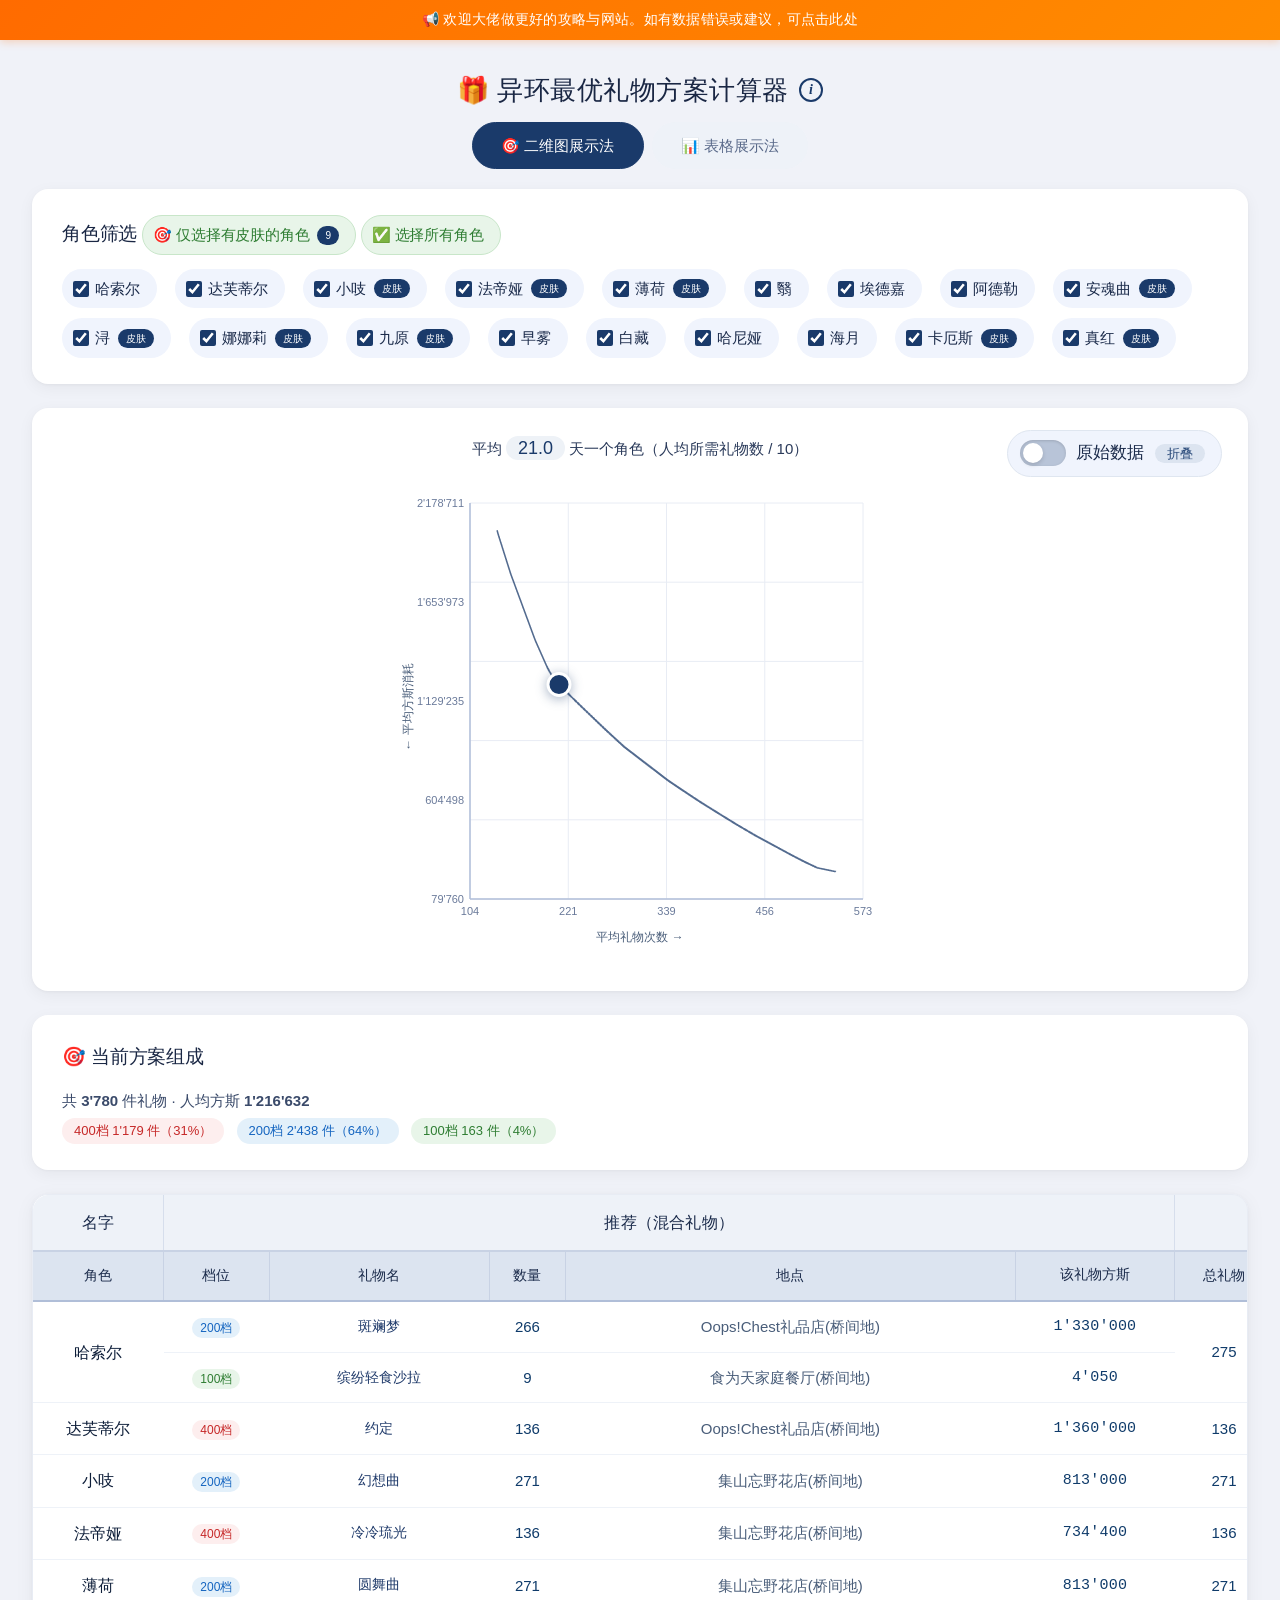
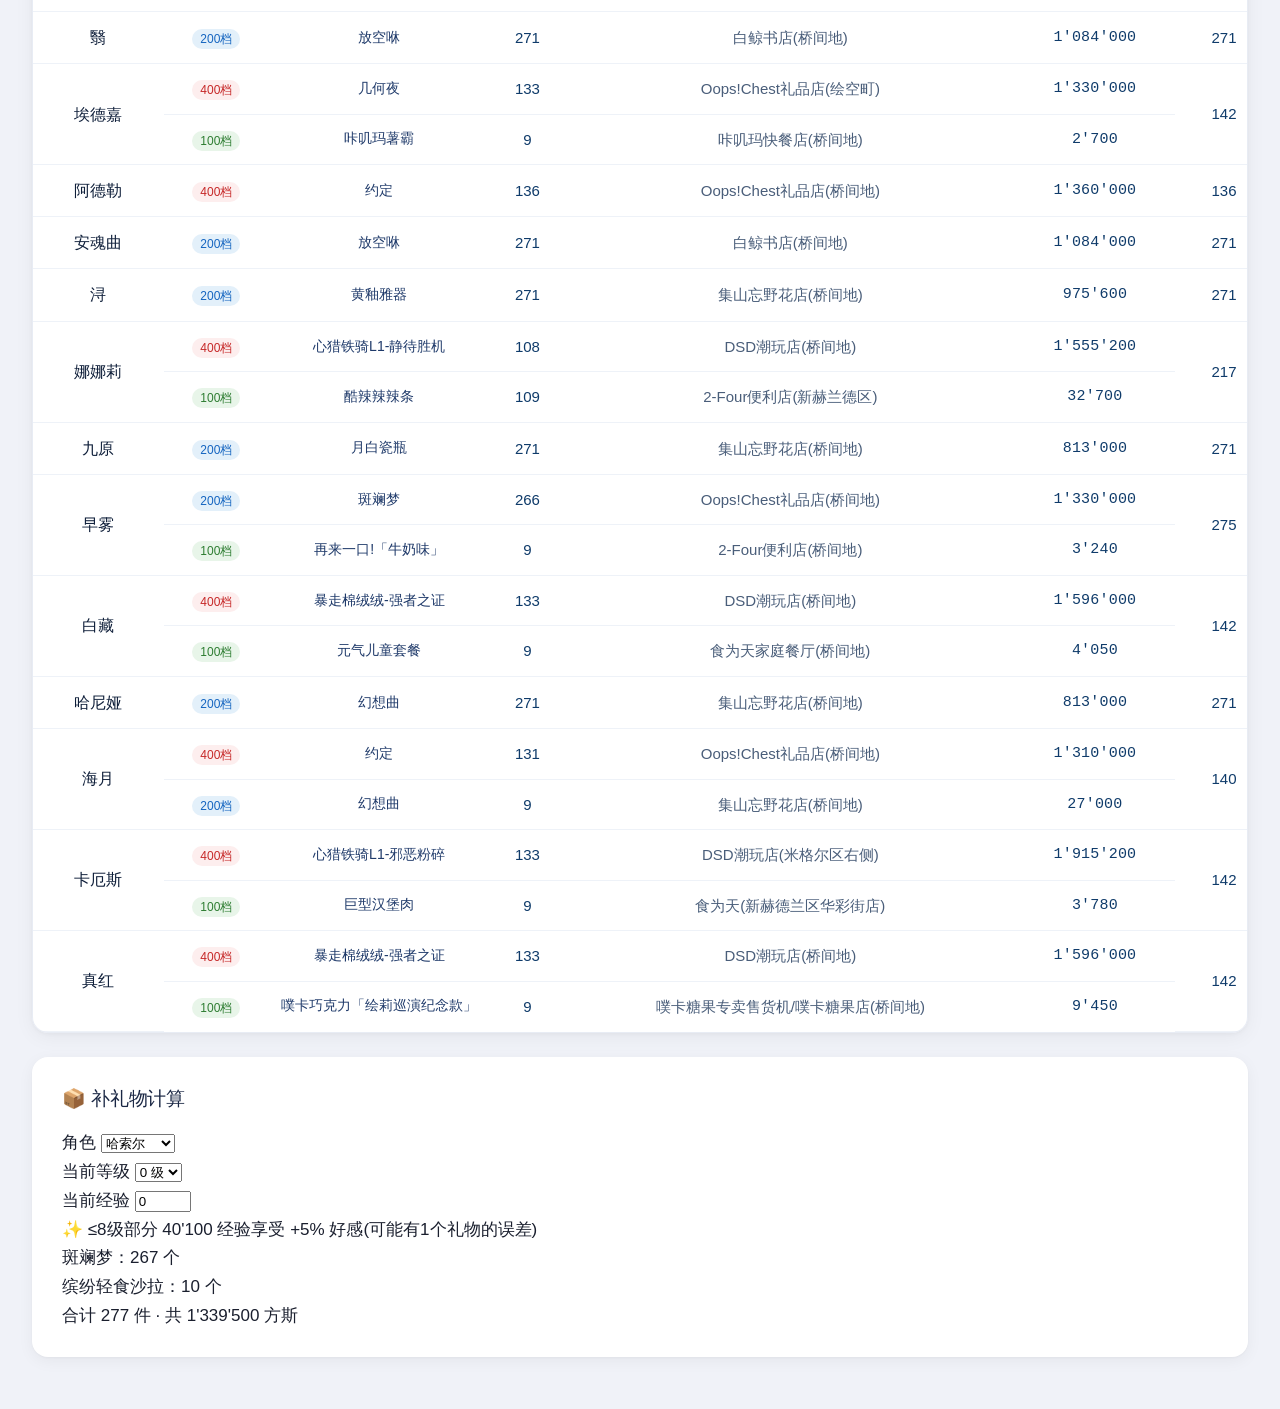
==== commit 0ba29fb5: "混合模式" ====
--- a/index.html
+++ b/index.html
@@ -3,7 +3,7 @@
 <head>
     <meta charset="UTF-8">
     <meta name="viewport" content="width=device-width, initial-scale=1.0, maximum-scale=1.0, user-scalable=yes">
-    <title>异环礼物计算</title>
+    <title>异环最优礼物方案计算器</title>
     <link rel="stylesheet" href="style.css">
     <script src="https://html2canvas.hertzen.com/dist/html2canvas.min.js"></script>
 </head>
@@ -15,8 +15,10 @@
 
     <!-- 页面标题 -->
     <div class="page-header">
-        <h1>🎁 异环礼物计算器</h1>
-        <p class="page-subtitle">最优购买策略 · 排序购买地点</p>
+        <div class="title-row">
+            <h1>🎁 异环最优礼物方案计算器</h1>
+            <button class="help-btn" id="helpBtn" type="button" title="查看计算说明" aria-label="查看计算说明">i</button>
+        </div>
     </div>
 
     <!-- 反馈弹窗 -->
@@ -32,6 +34,39 @@
             <p>
                 <a class="email-link" href="mailto:3286687509@qq.com">3286687509@qq.com</a>
             </p>
+        </div>
+    </div>
+
+    <!-- 计算说明弹窗 -->
+    <div class="modal-overlay" id="helpOverlay">
+        <div class="modal-card help-card">
+            <button class="modal-close" id="helpClose">&times;</button>
+            <h3>📐 计算说明</h3>
+            <div class="help-body">
+                <div class="help-section">
+                    <h4>1. 为什么要做此网站？</h4>
+                    <p>可能出现给A角色2个100好感度的礼物 + 给B角色1个400好感度的礼物，比共送3个200好感度的礼物更便宜的情况。若只凭直觉选礼物，很可能在不知不觉中多花方斯。本网站旨在找到全角色的<b>最优礼物方案</b>，避免这类损失。</p>
+                    <p>此外还增加了地点整合与排序方便购买</p>
+                </div>
+                <div class="help-section">
+                    <h4>2. 计算逻辑是什么？</h4>
+                    <p>本网站允许每个角色<strong>混合赠送</strong> 100 / 200 / 400 档礼物。对每个角色，算法枚举所有合法组合（400档×a + 200档×b + 100档×c，总好感 ≥ 54100），保留互不支配的「件数 – 方斯」最优前沿；再把全部角色沿各自前沿做<strong>全局最优求解</strong>，得到<b>「平均天数 – 人均方斯」最优曲线</b>。曲线上的每个点都是一套全局最优方案，拖拽圆点即可切换查看。</p>
+                </div>
+                <div class="help-section">
+                    <h4>3. e200 / e400 是什么？</h4>
+                    <p>以下两列作为参考数据展示：用 200 档礼物替代 2 件 100 档礼物需要多花的方斯，以及用 400 档替代 4 件 100 档时每省一件礼物平均多花的方斯。新算法不再依赖单一阈值，而是直接计算混合礼物的最优组合。</p>
+                    <div class="help-formula">e200 = ⌈200档价格 − 2 × 100档价格⌉</div>
+                    <div class="help-formula">e400 = ⌈(400档价格 − 4 × 100档价格) ÷ 3⌉</div>
+                </div>
+                <div class="help-section">
+                    <h4>4. 为什么要「每种礼物至少 9 件」？</h4>
+                    <p>如果某个角色的方案里出现 1~8 件的某档礼物，玩家还得专门跑一趟商店去凑这点数量，很不划算。因此该方案会被<strong>直接作废</strong>（按每个角色各自判定），算法只会给出每种用到的礼物都 <strong>≥ 9 件</strong>的方案。</p>
+                </div>
+                <div class="help-section">
+                    <h4>5. 补礼物计算说明</h4>
+                    <p>角色 <strong>8 级及以下</strong>的部分经验享受 +5% 好感加成（可能有 1 个礼物的误差），<strong>9 级及以上</strong>按基础值计算。结果按当前曲线方案中该角色的礼物比例分摊并向上取整为实际需要购买的礼物个数。</p>
+                </div>
+            </div>
         </div>
     </div>
 
@@ -87,10 +122,10 @@
                 </div>
             </div>
 
-            <!-- 最佳角色卡 -->
+            <!-- 当前方案组成 -->
             <div class="card" id="bestCharsCard">
-                <h3>云朵、电影院最佳角色</h3>
-                <div id="bestCharsContent" style="font-size:15px;color:#3a4a6a;line-height:1.8;">拖拽图表圆点以查看对应角色</div>
+                <h3>🎯 当前方案组成</h3>
+                <div id="bestCharsContent" style="font-size:15px;color:#3a4a6a;line-height:1.8;">拖拽曲线圆点以切换最优方案</div>
             </div>
 
             <!-- 表格 -->
@@ -100,7 +135,7 @@
                         <tr class="group">
                             <th colspan="1">名字</th>
                             <th colspan="5" class="raw-group-header">原始数据及计算</th>
-                            <th colspan="3">推荐</th>
+                            <th colspan="5">推荐（混合礼物）</th>
                             <th colspan="2">结果</th>
                         </tr>
                         <tr class="labels">
@@ -110,11 +145,13 @@
                             <th class="raw-col">400</th>
                             <th class="raw-col">用200礼物减少</th>
                             <th class="raw-col">用400礼物减少</th>
-                            <th class="col-choice">推荐值</th>
-                            <th>地点</th>
-                            <th>礼物名</th>
-                            <th>总礼物</th>
-                            <th>总方斯</th>
+                            <th class="col-tier">档位</th>
+                            <th class="col-giftname">礼物名</th>
+                            <th class="col-gift">数量</th>
+                            <th class="col-location">地点</th>
+                            <th class="col-cost">该礼物方斯</th>
+                            <th class="col-gift">总礼物</th>
+                            <th class="col-cost">总方斯</th>
                         </tr>
                     </thead>
                     <tbody id="tbody"></tbody>
@@ -173,16 +210,8 @@
     </div>
 
     <script src="common.js"></script>
+    <script src="mixed.js"></script>
     <script src="script.js"></script>
-
-    <div class="container" style="margin-top:24px;">
-        <div class="card" style="font-size:14px;color:#5a6a8a;line-height:2;">
-            <h3>📐计算规则说明</h3>
-            <p>阈值 <strong>T</strong> 就是你愿意为省下一次送礼机会多花多少方斯，此逻辑可避免只对比一个角色的三挡礼物可能导致的从全角色来看损失方斯。当角色的 e200 ≤ T 时，升到 200 档更划算；当 e400 ≤ T 时，升到 400 档。</p>
-            <p><strong>e200</strong> = ⌈200档价格 − 2 × 100档价格⌉，即用 1 个 200 档替代 2 个 100 档需要多花的方斯。</p>
-            <p><strong>e400</strong> = ⌈(400档价格 − 4 × 100档价格) ÷ 3⌉，即用 1 个 400 档替代 4 个 100 档时，每减少一件礼物平均多花的方斯（共省 3 件，除以 3）。</p>
-        </div>
-    </div>
 
 </body>
 </html>
--- a/style.css
+++ b/style.css
@@ -34,6 +34,46 @@
     font-size: 14px;
     color: #8a9ab8;
     font-weight: 400;
+}
+
+/* ===== 标题旁的 i 说明按钮 ===== */
+.title-row {
+    display: flex;
+    align-items: center;
+    justify-content: center;
+    gap: 10px;
+}
+
+.help-btn {
+    width: 24px;
+    height: 24px;
+    border-radius: 50%;
+    border: 2px solid #1a3a6a;
+    background: transparent;
+    color: #1a3a6a;
+    font-family: Georgia, 'Times New Roman', serif;
+    font-style: italic;
+    font-weight: 600;
+    font-size: 14px;
+    line-height: 1;
+    padding: 0;
+    cursor: pointer;
+    display: inline-flex;
+    align-items: center;
+    justify-content: center;
+    flex-shrink: 0;
+    user-select: none;
+    transition: background 0.15s, color 0.15s, transform 0.1s;
+}
+
+.help-btn:hover {
+    background: #1a3a6a;
+    color: #fff;
+    transform: scale(1.1);
+}
+
+.help-btn:active {
+    transform: scale(0.95);
 }
 
 /* ===== 公告栏 ===== */
@@ -144,6 +184,58 @@
 
 .modal-card .email-link:hover {
     text-decoration: underline;
+}
+
+/* ===== 计算说明弹窗 ===== */
+.modal-card.help-card {
+    max-width: 560px;
+    text-align: left;
+    padding: 30px 32px 24px;
+}
+
+.help-card h3 {
+    text-align: center;
+}
+
+.help-body {
+    max-height: 62vh;
+    overflow-y: auto;
+    padding-right: 8px;
+    margin-top: 4px;
+}
+
+.help-section {
+    margin-bottom: 18px;
+}
+
+.help-section h4 {
+    margin: 0 0 6px;
+    font-size: 15px;
+    font-weight: 600;
+    color: #1a3a6a;
+}
+
+.help-section p {
+    margin: 6px 0;
+    font-size: 14px;
+    color: #3a4a6a;
+    line-height: 1.8;
+}
+
+.help-section strong {
+    color: #1a2744;
+}
+
+.help-formula {
+    background: #f0f4fd;
+    border-radius: 8px;
+    padding: 9px 14px;
+    margin: 8px 0;
+    font-size: 14px;
+    font-weight: 500;
+    color: #1a3a6a;
+    font-family: 'Inter', monospace;
+    letter-spacing: 0.2px;
 }
 
 .container {
@@ -444,7 +536,7 @@
     width: 100%;
     border-collapse: collapse;
     font-size: 15px;
-    min-width: 1150px;
+    min-width: 1400px;
     background: white;
     line-height: 1.7;
 }
@@ -560,6 +652,16 @@
     letter-spacing: 0.2px;
 }
 
+.col-tier {
+    white-space: nowrap;
+}
+
+.col-price {
+    font-family: 'Inter', monospace;
+    letter-spacing: 0.2px;
+    color: #5a6a8a;
+}
+
 /* ===== 折叠隐藏 ===== */
 .raw-col.hidden-raw {
     display: none !important;
@@ -635,7 +737,7 @@
     /* 表格更紧凑 */
     table {
         font-size: 13px;
-        min-width: 900px;
+        min-width: 1000px;
     }
 
     thead tr.labels th {
@@ -771,7 +873,7 @@
 
     table {
         font-size: 12px;
-        min-width: 600px;
+        min-width: 720px;
     }
 
     thead tr.labels th {
@@ -1033,6 +1135,34 @@
 
     .modal-card .email-link {
         color: #7aa2f0;
+    }
+
+    /* 计算说明弹窗（暗色） */
+    .help-btn {
+        border-color: #7aa2f0;
+        color: #7aa2f0;
+    }
+
+        .help-btn:hover {
+            background: #7aa2f0;
+            color: #252836;
+        }
+
+    .help-section h4 {
+        color: #a0b8e0;
+    }
+
+    .help-section p {
+        color: #a0a8c0;
+    }
+
+    .help-section strong {
+        color: #d0d6e8;
+    }
+
+    .help-formula {
+        background: #2a2d3e;
+        color: #a0b8e0;
     }
 
     /* 滚动条 */
@@ -1620,3 +1750,69 @@
         background: #5a5e78;
     }
 }
+
+/* ============================================================
+   18. 混合礼物新增样式
+   ============================================================ */
+/* 档位徽标 */
+.tier-badge {
+    display: inline-block;
+    padding: 1px 8px;
+    border-radius: 10px;
+    font-size: 12px;
+    font-weight: 500;
+    white-space: nowrap;
+    line-height: 1.5;
+}
+
+.tier-100 { background: #e8f5e9; color: #2e7d32; }
+.tier-200 { background: #e3f0fa; color: #1565c0; }
+.tier-400 { background: #fdeeee; color: #c62828; }
+
+/* 当前方案组成徽标 */
+.mix-badge {
+    display: inline-block;
+    margin: 4px 8px 0 0;
+    padding: 2px 12px;
+    border-radius: 20px;
+    font-size: 13px;
+    font-weight: 500;
+    line-height: 1.7;
+}
+
+.mix-400 { background: #fdeeee; color: #c62828; }
+.mix-200 { background: #e3f0fa; color: #1565c0; }
+.mix-100 { background: #e8f5e9; color: #2e7d32; }
+
+/* 策略购物清单：赠予角色小字 */
+.gift-recipients {
+    font-size: 11px;
+    color: #8a9ab8;
+    font-weight: 400;
+    line-height: 1.5;
+}
+
+.strategy-body .col-price {
+    color: #4a5e7a;
+}
+
+/* 移动端：策略卡片单列 */
+@media (max-width: 900px) {
+    .strategies-grid {
+        grid-template-columns: 1fr;
+    }
+}
+
+/* 暗色模式适配 */
+@media (prefers-color-scheme: dark) {
+    .tier-100 { background: #1b3a1e; color: #81c784; }
+    .tier-200 { background: #1a2f44; color: #7aa2f0; }
+    .tier-400 { background: #3a1f1f; color: #ef9a9a; }
+
+    .mix-400 { background: #3a1f1f; color: #ef9a9a; }
+    .mix-200 { background: #1a2f44; color: #7aa2f0; }
+    .mix-100 { background: #1b3a1e; color: #81c784; }
+
+    .gift-recipients { color: #7a7e98; }
+    .strategy-body .col-price { color: #9098b0; }
+}
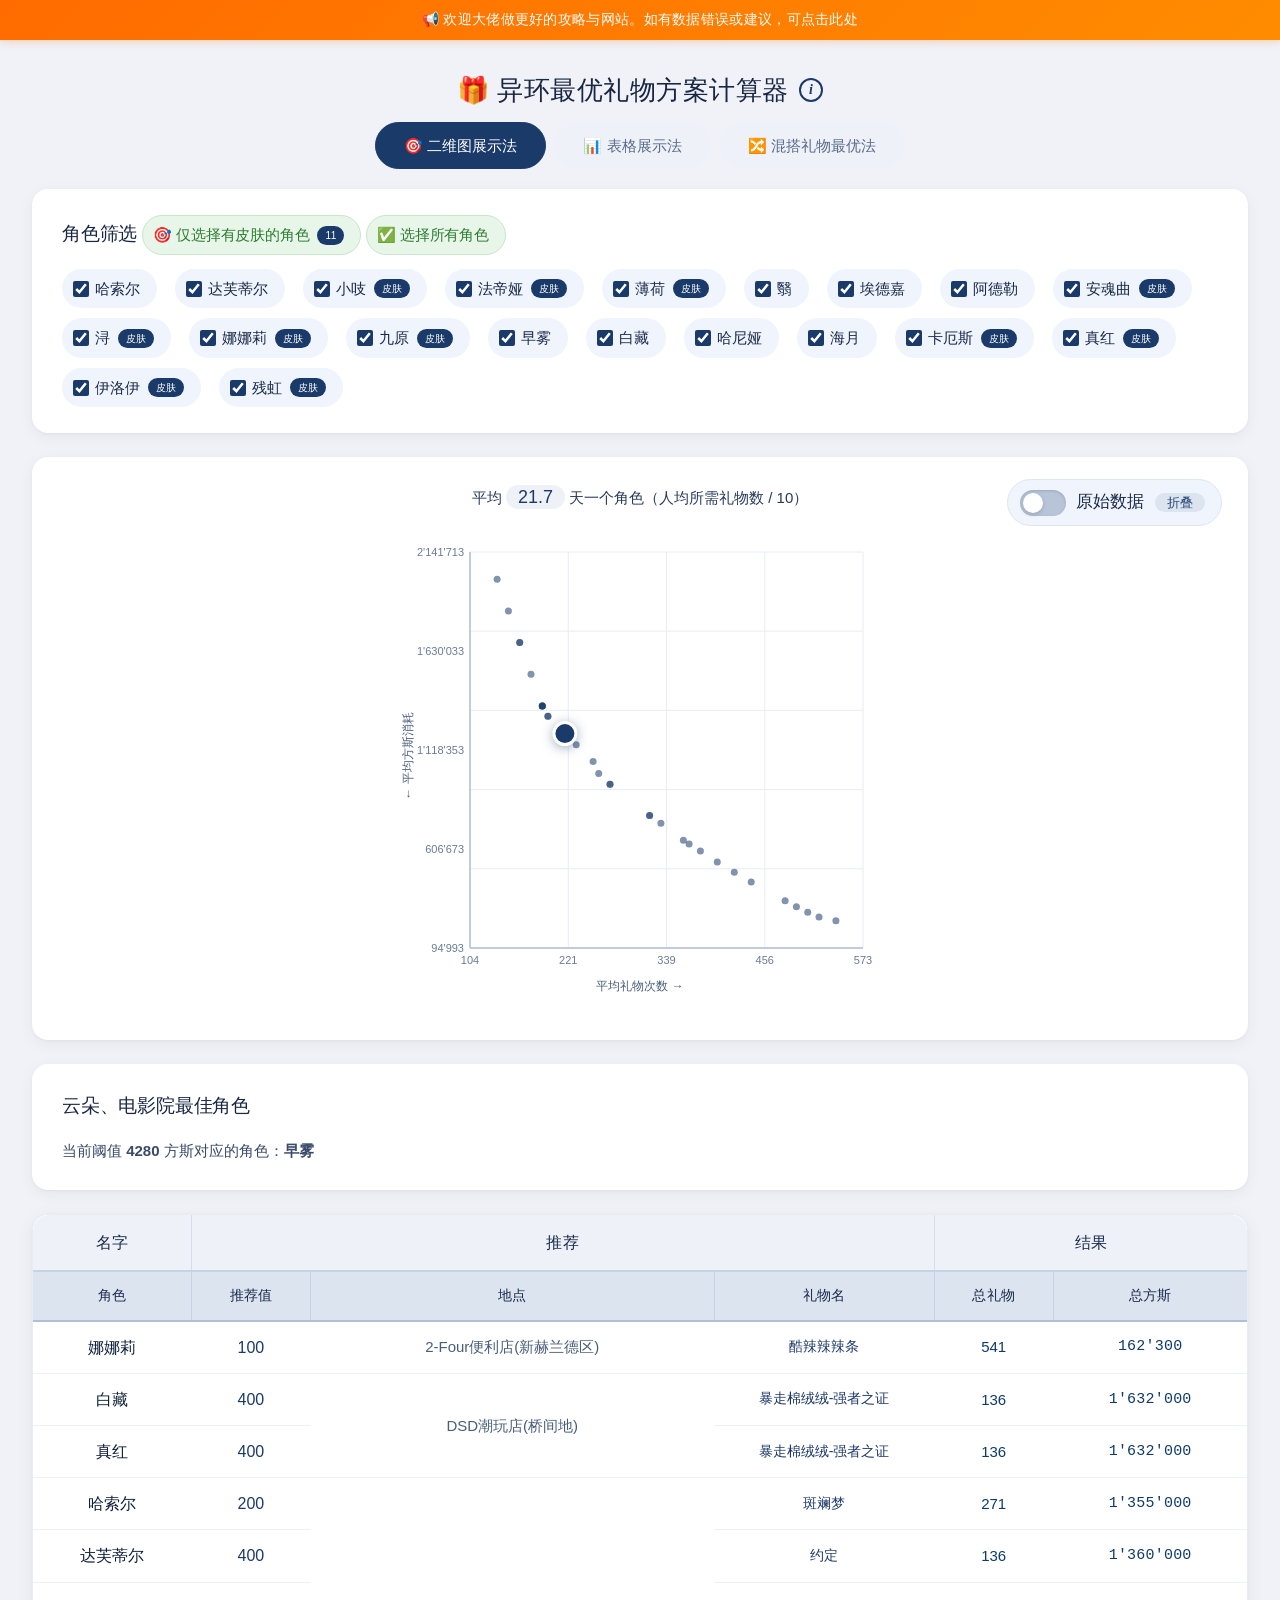
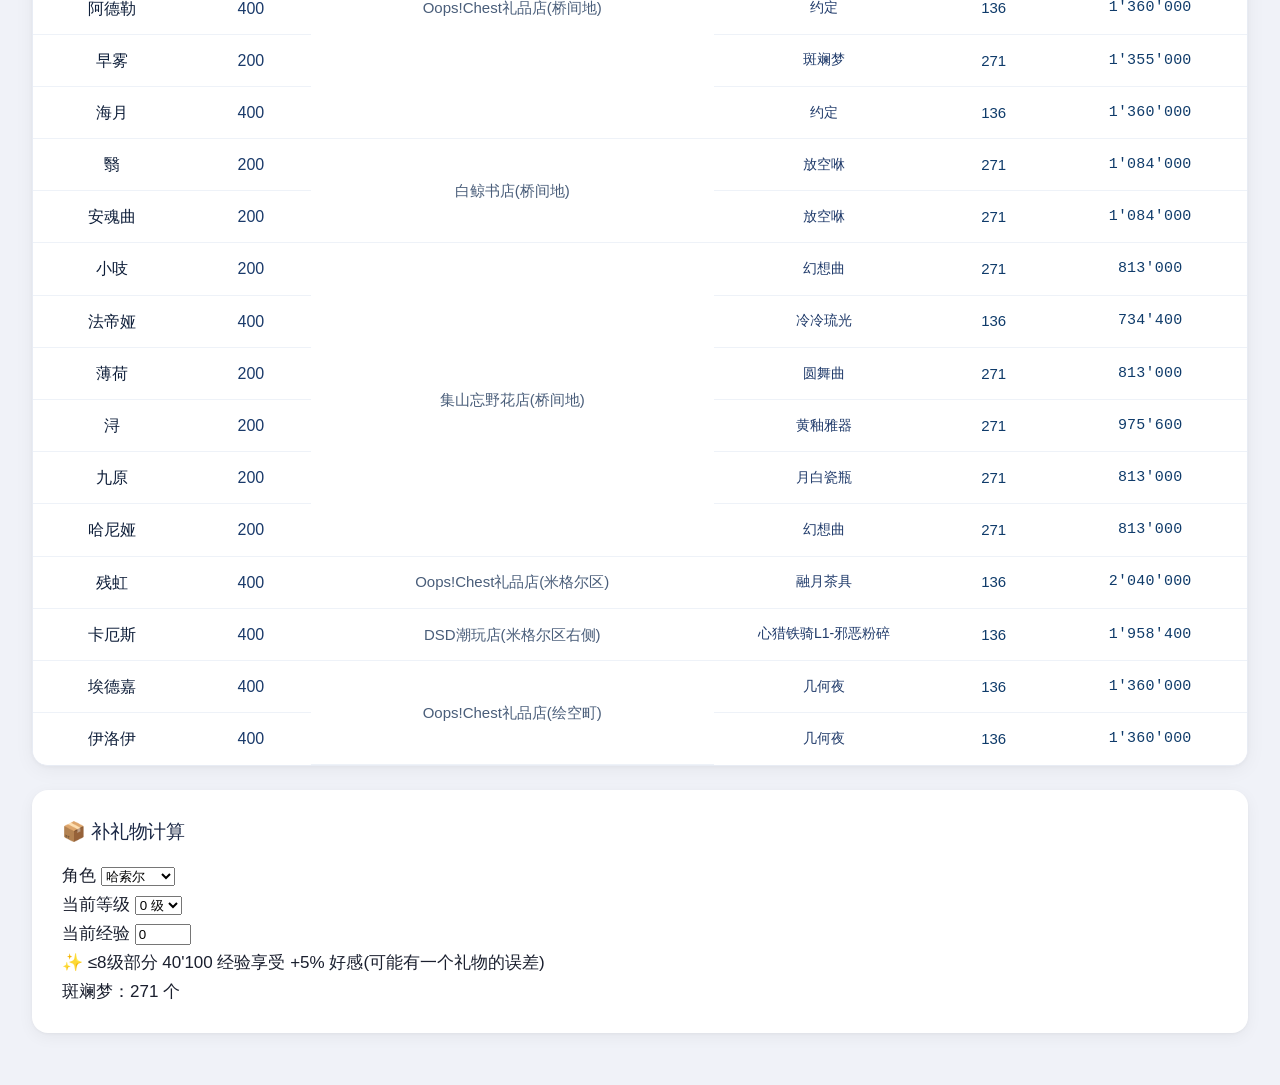
==== commit ecba3046: "混合模式" ====
--- a/index.html
+++ b/index.html
@@ -49,22 +49,25 @@
                     <p>此外还增加了地点整合与排序方便购买</p>
                 </div>
                 <div class="help-section">
-                    <h4>2. 计算逻辑是什么？</h4>
-                    <p>本网站允许每个角色<strong>混合赠送</strong> 100 / 200 / 400 档礼物。对每个角色，算法枚举所有合法组合（400档×a + 200档×b + 100档×c，总好感 ≥ 54100），保留互不支配的「件数 – 方斯」最优前沿；再把全部角色沿各自前沿做<strong>全局最优求解</strong>，得到<b>「平均天数 – 人均方斯」最优曲线</b>。曲线上的每个点都是一套全局最优方案，拖拽圆点即可切换查看。</p>
-                </div>
-                <div class="help-section">
-                    <h4>3. e200 / e400 是什么？</h4>
-                    <p>以下两列作为参考数据展示：用 200 档礼物替代 2 件 100 档礼物需要多花的方斯，以及用 400 档替代 4 件 100 档时每省一件礼物平均多花的方斯。新算法不再依赖单一阈值，而是直接计算混合礼物的最优组合。</p>
+                    <h4>2. 一个角色只送一种礼物的方案（非混合），其计算逻辑是什么？</h4>
+                    <p>设定阈值 <strong>T</strong> 为你愿意为省下一次送礼机会多花多少方斯。当 <strong>e200 ≤ T</strong> 时，升到 200 档更划算；当 <strong>e400 ≤ T</strong> 时，升到 400 档。此逻辑可避免只对比单个角色的三档礼物，导致从全角色来看损失方斯。</p>
+                </div>
+                <div class="help-section">
+                    <h4>3. e200 / e400 怎么算？</h4>
                     <div class="help-formula">e200 = ⌈200档价格 − 2 × 100档价格⌉</div>
+                    <p>即用 1 个 200 档礼物替代 2 个 100 档礼物需要多花的方斯。</p>
                     <div class="help-formula">e400 = ⌈(400档价格 − 4 × 100档价格) ÷ 3⌉</div>
-                </div>
-                <div class="help-section">
-                    <h4>4. 为什么要「每种礼物至少 9 件」？</h4>
-                    <p>如果某个角色的方案里出现 1~8 件的某档礼物，玩家还得专门跑一趟商店去凑这点数量，很不划算。因此该方案会被<strong>直接作废</strong>（按每个角色各自判定），算法只会给出每种用到的礼物都 <strong>≥ 9 件</strong>的方案。</p>
-                </div>
-                <div class="help-section">
-                    <h4>5. 补礼物计算说明</h4>
-                    <p>角色 <strong>8 级及以下</strong>的部分经验享受 +5% 好感加成（可能有 1 个礼物的误差），<strong>9 级及以上</strong>按基础值计算。结果按当前曲线方案中该角色的礼物比例分摊并向上取整为实际需要购买的礼物个数。</p>
+                    <p>即用 1 个 400 档礼物替代 4 个 100 档礼物时，每减少一件礼物平均多花的方斯（共省 3 件礼物，除以 3）。</p>
+                </div>
+                <div class="help-section">
+                    <h4>4. 补礼物计算说明</h4>
+                    <p>角色 <strong>8 级及以下</strong>的部分经验享受 +5% 好感加成（可能有 1 个礼物的误差），<strong>9 级及以上</strong>按基础值计算，结果向上取整为实际需要购买的礼物个数。</p>
+                </div>
+                <div class="help-section">
+                    <h4>5. 混搭礼物算法（新模块「混搭礼物最优法」）</h4>
+                    <p>旧算法中每个角色只能使用一种档位的礼物。新模块允许<b>同一个角色混搭 100 / 200 / 400 档礼物</b>，例如「133 个 400 档 + 9 个 100 档」恰好凑满 54100 好感，比只送 136 个 400 档更省方斯。</p>
+                    <p>算法枚举每个角色的全部合法混搭，先求出每个角色自己的（礼物数，方斯）帕累托前沿，再合并出全角色的<b>「平均天数 — 人均方斯」帕累托最优曲线</b>：曲线上的方案不会被任何其它方案在礼物数和方斯上同时击败（想要更少天数，必然要多花方斯）。</p>
+                    <p><b>约束：</b>方案中任何一样礼物少于 <strong>N 件</strong> 的会被直接丢弃（例如需要补 1~9 个 100 档礼物的方案），以免玩家为了几件礼物专门跑一趟商店。N 可在「混搭礼物最优法」视图的「单样礼物最低」下拉框中自行设置（默认 10 件，设为 0 表示不限制）；算法对任意 N 的计算开销几乎不变。</p>
                 </div>
             </div>
         </div>
@@ -76,6 +79,7 @@
         <div class="view-tabs">
             <div class="view-tab active" data-view="chart">🎯 二维图展示法</div>
             <div class="view-tab" data-view="strategy">📊 表格展示法</div>
+            <div class="view-tab" data-view="mixed">🔀 混搭礼物最优法</div>
         </div>
 
         <!-- ===== 角色筛选卡（两个视图共享） ===== -->
@@ -122,10 +126,10 @@
                 </div>
             </div>
 
-            <!-- 当前方案组成 -->
+            <!-- 最佳角色卡 -->
             <div class="card" id="bestCharsCard">
-                <h3>🎯 当前方案组成</h3>
-                <div id="bestCharsContent" style="font-size:15px;color:#3a4a6a;line-height:1.8;">拖拽曲线圆点以切换最优方案</div>
+                <h3>云朵、电影院最佳角色</h3>
+                <div id="bestCharsContent" style="font-size:15px;color:#3a4a6a;line-height:1.8;">拖拽图表圆点以查看对应角色</div>
             </div>
 
             <!-- 表格 -->
@@ -135,7 +139,7 @@
                         <tr class="group">
                             <th colspan="1">名字</th>
                             <th colspan="5" class="raw-group-header">原始数据及计算</th>
-                            <th colspan="5">推荐（混合礼物）</th>
+                            <th colspan="3">推荐</th>
                             <th colspan="2">结果</th>
                         </tr>
                         <tr class="labels">
@@ -145,13 +149,11 @@
                             <th class="raw-col">400</th>
                             <th class="raw-col">用200礼物减少</th>
                             <th class="raw-col">用400礼物减少</th>
-                            <th class="col-tier">档位</th>
-                            <th class="col-giftname">礼物名</th>
-                            <th class="col-gift">数量</th>
-                            <th class="col-location">地点</th>
-                            <th class="col-cost">该礼物方斯</th>
-                            <th class="col-gift">总礼物</th>
-                            <th class="col-cost">总方斯</th>
+                            <th class="col-choice">推荐值</th>
+                            <th>地点</th>
+                            <th>礼物名</th>
+                            <th>总礼物</th>
+                            <th>总方斯</th>
                         </tr>
                     </thead>
                     <tbody id="tbody"></tbody>
@@ -207,11 +209,74 @@
 
         </div><!-- #strategyView -->
 
+        <!-- ===== 混搭礼物最优法视图（新算法：单角色可混搭多档礼物） ===== -->
+        <div id="mixedView" class="view-hidden">
+
+            <div class="card">
+                <div class="strategy-summary-bar">
+                    <span class="strategy-count" id="mixedPointCount">0 个最优方案</span>
+                    <span class="strategy-hint" id="mixedComputeTime"></span>
+                    <button class="btn-screenshot" id="btnSaveMixed">📷 保存当前方案截图</button>
+                </div>
+                <div class="controls-row">
+                    <div class="chart-wrapper">
+                        <div class="mixed-min-bar">
+                            <label class="mixed-min-label" for="mixedMinSelect">单样礼物最低
+                                <select id="mixedMinSelect">
+                                    <option value="0">0 件（不限）</option>
+                                    <option value="10" selected>10 件</option>
+                                    <option value="20">20 件</option>
+                                    <option value="30">30 件</option>
+                                    <option value="40">40 件</option>
+                                    <option value="50">50 件</option>
+                                    <option value="60">60 件</option>
+                                    <option value="70">70 件</option>
+                                    <option value="80">80 件</option>
+                                    <option value="90">90 件</option>
+                                    <option value="100">100 件</option>
+                                </select>
+                            </label>
+                            <span class="mixed-min-hint" id="mixedMinHint">允许同一角色混搭 100/200/400 档礼物；任何礼物不足 10 件的方案已被剔除</span>
+                        </div>
+                        <div class="chart-info" id="mixedChartInfo">计算中…</div>
+                        <div class="chart-svg-wrap">
+                            <svg id="mixedChartSvg" class="chart-svg" viewBox="0 0 480 480" preserveAspectRatio="xMidYMid meet"></svg>
+                            <div class="chart-tooltip" id="mixedChartTooltip"></div>
+                        </div>
+                    </div>
+                </div>
+            </div>
+
+            <div class="card" id="mixedDetailCard">
+                <h3>🎁 当前方案：各角色混搭明细 &amp; 购物清单</h3>
+                <div id="mixedDetail"><div class="empty-state">请至少选择一个角色</div></div>
+            </div>
+
+            <div class="card">
+                <h3>📋 全部最优方案（0.1 天粒度，点击行切换）</h3>
+                <div class="mixed-list-wrap">
+                    <table class="mixed-list-table">
+                        <thead>
+                            <tr>
+                                <th>平均天数</th>
+                                <th>人均礼物</th>
+                                <th>人均方斯</th>
+                                <th>总礼物</th>
+                                <th>总方斯</th>
+                            </tr>
+                        </thead>
+                        <tbody id="mixedListBody"></tbody>
+                    </table>
+                </div>
+            </div>
+
+        </div><!-- #mixedView -->
+
     </div>
 
     <script src="common.js"></script>
+    <script src="script.js"></script>
     <script src="mixed.js"></script>
-    <script src="script.js"></script>
 
 </body>
 </html>
--- a/style.css
+++ b/style.css
@@ -536,7 +536,7 @@
     width: 100%;
     border-collapse: collapse;
     font-size: 15px;
-    min-width: 1400px;
+    min-width: 1150px;
     background: white;
     line-height: 1.7;
 }
@@ -652,16 +652,6 @@
     letter-spacing: 0.2px;
 }
 
-.col-tier {
-    white-space: nowrap;
-}
-
-.col-price {
-    font-family: 'Inter', monospace;
-    letter-spacing: 0.2px;
-    color: #5a6a8a;
-}
-
 /* ===== 折叠隐藏 ===== */
 .raw-col.hidden-raw {
     display: none !important;
@@ -737,7 +727,7 @@
     /* 表格更紧凑 */
     table {
         font-size: 13px;
-        min-width: 1000px;
+        min-width: 900px;
     }
 
     thead tr.labels th {
@@ -873,7 +863,7 @@
 
     table {
         font-size: 12px;
-        min-width: 720px;
+        min-width: 600px;
     }
 
     thead tr.labels th {
@@ -1752,67 +1742,333 @@
 }
 
 /* ============================================================
-   18. 混合礼物新增样式
+   混搭礼物最优法（新模块 mixed.js）
    ============================================================ */
-/* 档位徽标 */
-.tier-badge {
+/* 单样礼物最低件数（放在曲线信息上方，突出显示） */
+.mixed-min-bar {
+    display: flex;
+    align-items: center;
+    justify-content: center;
+    gap: 12px 18px;
+    flex-wrap: wrap;
+    margin-bottom: 12px;
+    padding: 12px 18px;
+    background: linear-gradient(135deg, #eaf1ff, #e2ebfb);
+    border: 2px solid #6f96d8;
+    border-radius: 14px;
+    width: 100%;
+    max-width: 540px;
+    box-sizing: border-box;
+}
+
+.mixed-min-label {
+    display: inline-flex;
+    align-items: center;
+    gap: 8px;
+    font-size: 16px;
+    font-weight: 700;
+    color: #1a3a6a;
+    white-space: nowrap;
+}
+
+.mixed-min-label select {
+    padding: 6px 14px;
+    border: 2px solid #4a7acc;
+    border-radius: 10px;
+    font-size: 17px;
+    font-weight: 700;
+    font-family: inherit;
+    background: #ffffff;
+    color: #1a3a6a;
+    outline: none;
+    cursor: pointer;
+    transition: border-color 0.15s, box-shadow 0.15s;
+}
+
+.mixed-min-label select:focus {
+    border-color: #2f5fb0;
+    box-shadow: 0 0 0 4px rgba(74, 122, 204, 0.18);
+}
+
+.mixed-min-hint {
+    font-size: 14px;
+    font-weight: 500;
+    color: #2a3a5a;
+}
+
+.mixed-detail-summary {
+    display: flex;
+    flex-wrap: wrap;
+    gap: 10px 24px;
+    background: #f0f4fd;
+    border-radius: 12px;
+    padding: 12px 18px;
+    margin-bottom: 16px;
+    font-size: 14px;
+    color: #3a4a6a;
+}
+
+    .mixed-detail-summary span strong {
+        color: #1a3a6a;
+        font-size: 16px;
+        font-weight: 500;
+    }
+
+.mixed-sub-title {
+    margin: 18px 0 6px;
+    font-size: 16px;
+    color: #1a2744;
+    font-weight: 500;
+}
+
+.mixed-shop-note {
+    font-size: 13px;
+    color: #2e7d32;
+    background: #e8f5e9;
+    border: 1px solid #c8e6c9;
+    border-radius: 8px;
+    padding: 6px 14px;
+    margin-bottom: 10px;
     display: inline-block;
-    padding: 1px 8px;
-    border-radius: 10px;
-    font-size: 12px;
-    font-weight: 500;
+}
+
+.mixed-table-wrap {
+    margin-bottom: 0;
+}
+
+.mixed-detail-table,
+.mixed-shop-table,
+.mixed-list-table {
+    width: 100%;
+    border-collapse: collapse;
+    font-size: 14px;
+    min-width: 0;
+    line-height: 1.6;
+    background: white;
+}
+
+.mixed-detail-table { min-width: 760px; }
+.mixed-shop-table { min-width: 540px; }
+.mixed-list-table { min-width: 460px; }
+
+.mixed-detail-table thead th,
+.mixed-shop-table thead th,
+.mixed-list-table thead th {
+    background: #eef2f8;
+    color: #1a2a4a;
+    padding: 10px 10px;
+    font-size: 13px;
+    font-weight: 500;
+    text-align: center;
+    border-right: 1px solid #d6deec;
+    border-bottom: 2px solid #c8d2e4;
     white-space: nowrap;
-    line-height: 1.5;
-}
-
-.tier-100 { background: #e8f5e9; color: #2e7d32; }
-.tier-200 { background: #e3f0fa; color: #1565c0; }
-.tier-400 { background: #fdeeee; color: #c62828; }
-
-/* 当前方案组成徽标 */
-.mix-badge {
-    display: inline-block;
-    margin: 4px 8px 0 0;
-    padding: 2px 12px;
-    border-radius: 20px;
-    font-size: 13px;
-    font-weight: 500;
-    line-height: 1.7;
-}
-
-.mix-400 { background: #fdeeee; color: #c62828; }
-.mix-200 { background: #e3f0fa; color: #1565c0; }
-.mix-100 { background: #e8f5e9; color: #2e7d32; }
-
-/* 策略购物清单：赠予角色小字 */
-.gift-recipients {
-    font-size: 11px;
-    color: #8a9ab8;
-    font-weight: 400;
-    line-height: 1.5;
-}
-
-.strategy-body .col-price {
-    color: #4a5e7a;
-}
-
-/* 移动端：策略卡片单列 */
+}
+
+.mixed-detail-table thead th:last-child,
+.mixed-shop-table thead th:last-child,
+.mixed-list-table thead th:last-child {
+    border-right: none;
+}
+
+.mixed-detail-table tbody td,
+.mixed-shop-table tbody td,
+.mixed-list-table tbody td {
+    border-bottom: 1px solid #eef2f8;
+    padding: 9px 10px;
+    text-align: center;
+    vertical-align: middle;
+    font-size: 14px;
+    transition: background 0.12s;
+}
+
+.mixed-detail-table tbody tr:hover td,
+.mixed-shop-table tbody tr:hover td {
+    background: #f6faff;
+}
+
+.mixed-detail-table tbody tr:last-child td,
+.mixed-shop-table tbody tr:last-child td {
+    border-bottom: none;
+}
+
+.mixed-detail-table tfoot td {
+    background: #f6f8fc;
+    font-weight: 600;
+    color: #1a2744;
+    border-bottom: none;
+    padding: 10px 10px;
+}
+
+.tier-name { color: #1f3a6a; }
+.tier-count { font-weight: 600; color: #1a3a6a; margin-left: 6px; }
+.tier-none { color: #b8c4d8; }
+
+.over-zero { color: #2e7d32; font-weight: 600; }
+.over-plus { color: #b26a00; }
+
+/* 方案列表 */
+.mixed-list-wrap {
+    max-height: 400px;
+    overflow-y: auto;
+    border: 1px solid #e8ecf4;
+    border-radius: 12px;
+    background: white;
+}
+
+    .mixed-list-wrap::-webkit-scrollbar { width: 8px; }
+    .mixed-list-wrap::-webkit-scrollbar-track { background: #eef2f8; border-radius: 4px; }
+    .mixed-list-wrap::-webkit-scrollbar-thumb { background: #c8d2e4; border-radius: 4px; }
+    .mixed-list-wrap::-webkit-scrollbar-thumb:hover { background: #a8b6d0; }
+
+.mixed-list-table thead th {
+    position: sticky;
+    top: 0;
+    z-index: 1;
+}
+
+.mixed-list-table tbody tr {
+    cursor: pointer;
+}
+
+.mixed-list-table tbody tr.selected td {
+    background: #e8f0fd !important;
+}
+
+/* 图表手柄 */
+#mixedDragHandle {
+    cursor: grab;
+    filter: drop-shadow(0 2px 6px rgba(26, 58, 106, 0.4));
+    transition: r 0.15s;
+}
+
+    #mixedDragHandle:active {
+        cursor: grabbing;
+    }
+
+    #mixedDragHandle:hover {
+        filter: drop-shadow(0 4px 12px rgba(26, 58, 106, 0.55));
+    }
+
+/* ---------- 混搭模块暗色模式 ---------- */
+@media (prefers-color-scheme: dark) {
+    .mixed-min-bar {
+        background: linear-gradient(135deg, #2b3350, #2a2d3e);
+        border-color: #5a8adc;
+    }
+
+    .mixed-min-label {
+        color: #c8cce0;
+    }
+
+    .mixed-min-label select {
+        background: #1f2333;
+        border-color: #5a8adc;
+        color: #d0d6e8;
+    }
+
+    .mixed-min-label select:focus {
+        border-color: #7a9fe8;
+        box-shadow: 0 0 0 4px rgba(90, 138, 220, 0.2);
+    }
+
+    .mixed-min-hint {
+        color: #a0a8c0;
+    }
+
+    .mixed-detail-summary {
+        background: #2a2d3e;
+        color: #a0a8c0;
+    }
+
+        .mixed-detail-summary span strong {
+            color: #a0b8e0;
+        }
+
+    .mixed-sub-title {
+        color: #c8cce0;
+    }
+
+    .mixed-shop-note {
+        background: #1b3a1e;
+        border-color: #2d5a30;
+        color: #81c784;
+    }
+
+    .mixed-detail-table,
+    .mixed-shop-table,
+    .mixed-list-table {
+        background: #252836;
+    }
+
+    .mixed-detail-table thead th,
+    .mixed-shop-table thead th,
+    .mixed-list-table thead th {
+        background: #2a2d3e;
+        color: #c0c4d8;
+        border-right-color: #3a3d50;
+        border-bottom-color: #4a4e65;
+    }
+
+    .mixed-detail-table tbody td,
+    .mixed-shop-table tbody td,
+    .mixed-list-table tbody td {
+        background: #252836;
+        border-bottom-color: #333648;
+        color: #c8ccd8;
+    }
+
+    .mixed-detail-table tbody tr:hover td,
+    .mixed-shop-table tbody tr:hover td {
+        background: #2a2e40;
+    }
+
+    .mixed-detail-table tfoot td {
+        background: #2a2d3e;
+        color: #d0d6e8;
+    }
+
+    .mixed-list-wrap {
+        background: #252836;
+        border-color: #3a3d50;
+    }
+
+        .mixed-list-wrap::-webkit-scrollbar-track { background: #2a2d3e; }
+        .mixed-list-wrap::-webkit-scrollbar-thumb { background: #4a4e65; }
+        .mixed-list-wrap::-webkit-scrollbar-thumb:hover { background: #5a5e78; }
+
+    .mixed-list-table tbody tr.selected td {
+        background: #2f3a55 !important;
+    }
+
+    .tier-name { color: #a0b0d0; }
+    .tier-count { color: #a0b8e0; }
+    .tier-none { color: #5a5e78; }
+
+    .over-zero { color: #81c784; }
+    .over-plus { color: #ffab40; }
+}
+
+/* ---------- 混搭模块移动端 ---------- */
 @media (max-width: 900px) {
-    .strategies-grid {
-        grid-template-columns: 1fr;
-    }
-}
-
-/* 暗色模式适配 */
-@media (prefers-color-scheme: dark) {
-    .tier-100 { background: #1b3a1e; color: #81c784; }
-    .tier-200 { background: #1a2f44; color: #7aa2f0; }
-    .tier-400 { background: #3a1f1f; color: #ef9a9a; }
-
-    .mix-400 { background: #3a1f1f; color: #ef9a9a; }
-    .mix-200 { background: #1a2f44; color: #7aa2f0; }
-    .mix-100 { background: #1b3a1e; color: #81c784; }
-
-    .gift-recipients { color: #7a7e98; }
-    .strategy-body .col-price { color: #9098b0; }
-}
+    .mixed-detail-summary {
+        gap: 8px 14px;
+        padding: 10px 14px;
+        font-size: 13px;
+    }
+
+        .mixed-detail-summary span strong {
+            font-size: 14px;
+        }
+
+    .mixed-detail-table { min-width: 620px; }
+    .mixed-shop-table { min-width: 440px; }
+    .mixed-list-table { min-width: 340px; }
+
+    .mixed-detail-table tbody td,
+    .mixed-shop-table tbody td,
+    .mixed-list-table tbody td {
+        font-size: 12px;
+        padding: 7px 4px;
+    }
+}
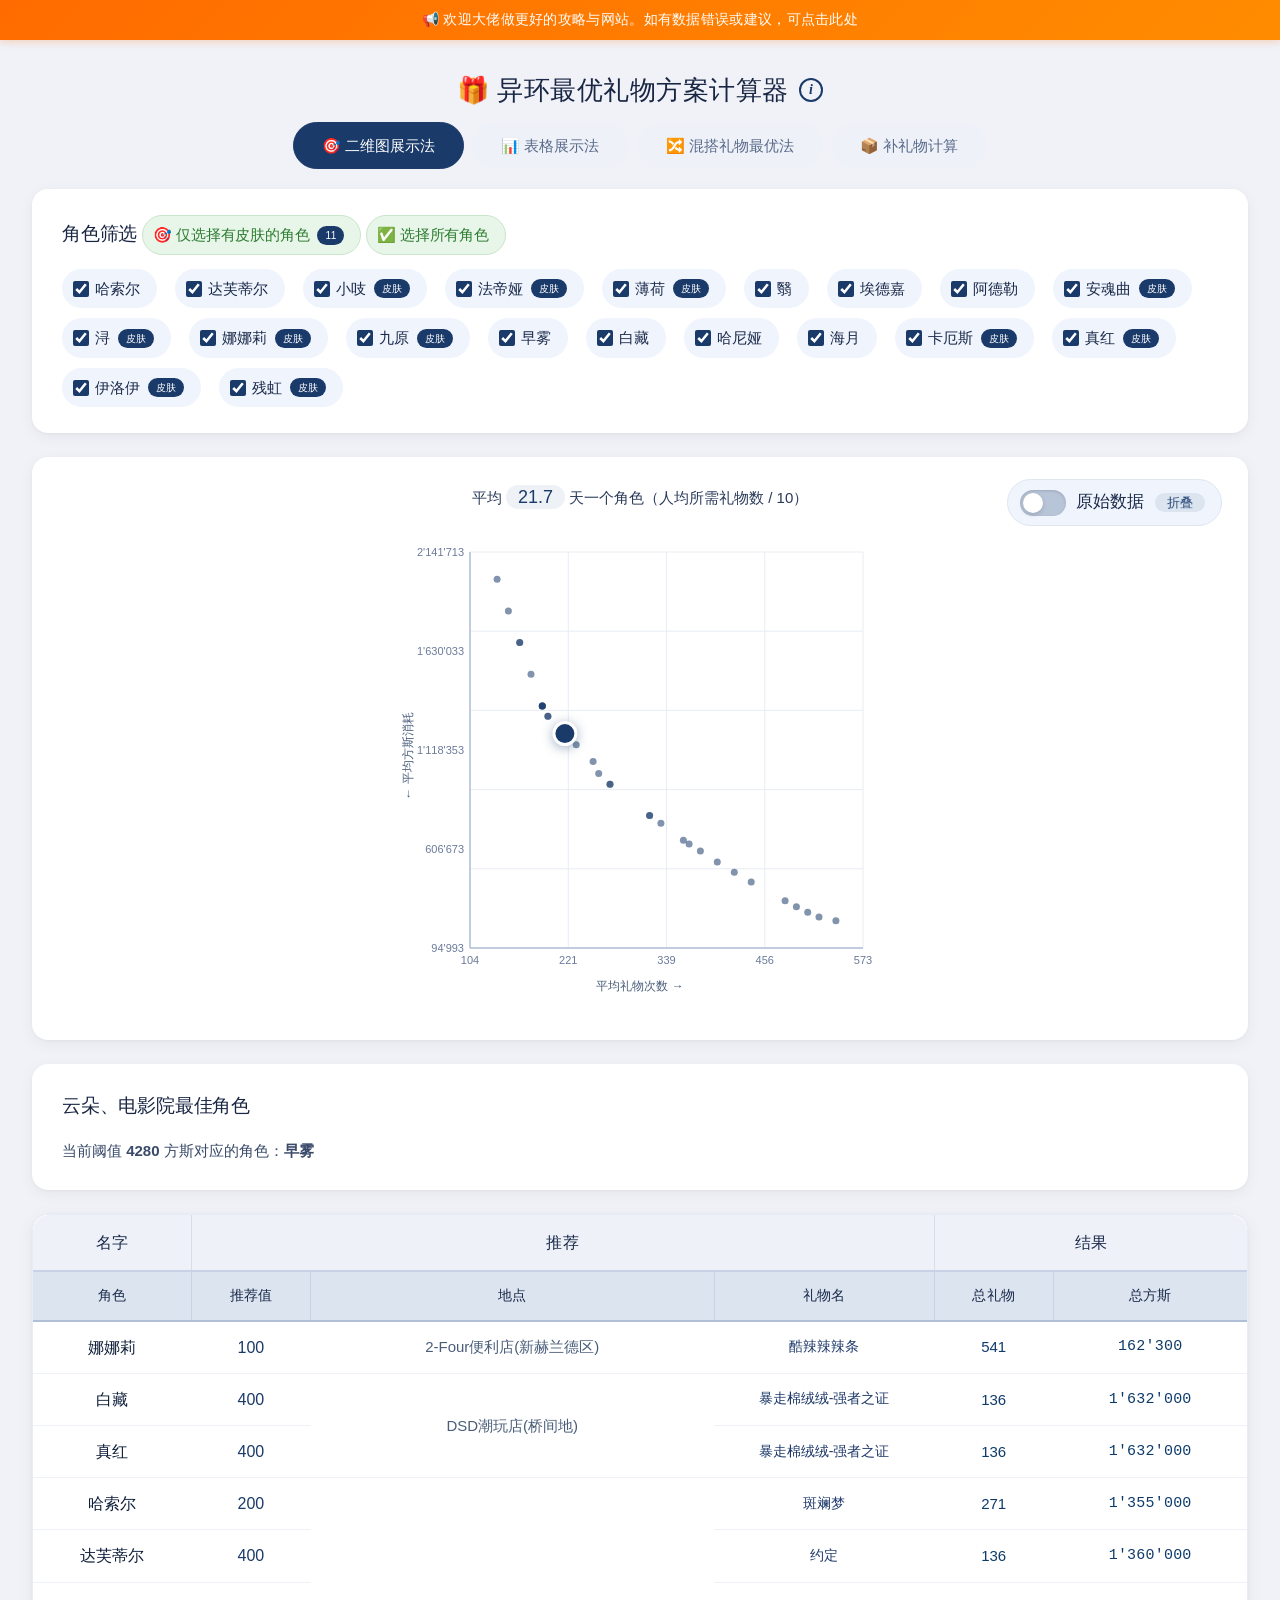
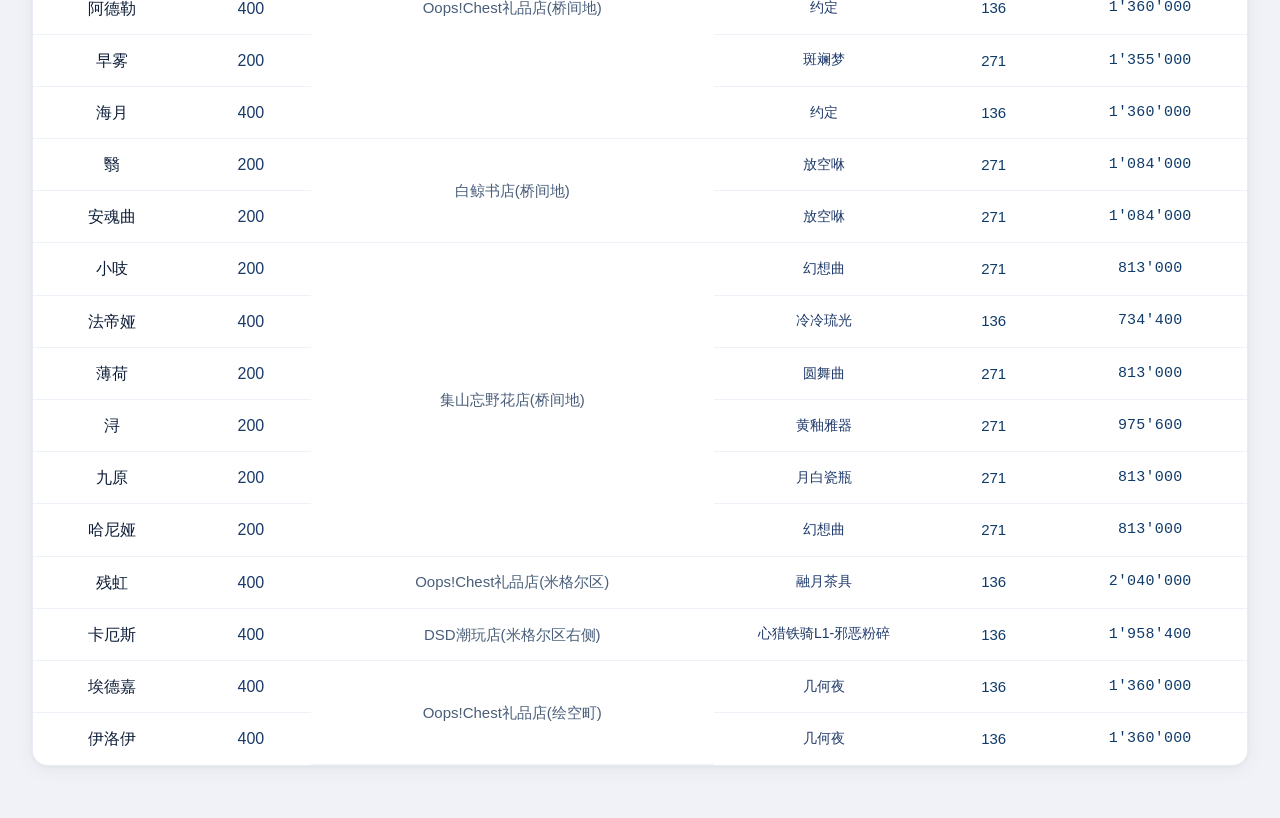
==== commit b011ecab: "数据拆分，布局调整" ====
--- a/index.html
+++ b/index.html
@@ -65,9 +65,7 @@
                 </div>
                 <div class="help-section">
                     <h4>5. 混搭礼物算法（新模块「混搭礼物最优法」）</h4>
-                    <p>旧算法中每个角色只能使用一种档位的礼物。新模块允许<b>同一个角色混搭 100 / 200 / 400 档礼物</b>，例如「133 个 400 档 + 9 个 100 档」恰好凑满 54100 好感，比只送 136 个 400 档更省方斯。</p>
                     <p>算法枚举每个角色的全部合法混搭，先求出每个角色自己的（礼物数，方斯）帕累托前沿，再合并出全角色的<b>「平均天数 — 人均方斯」帕累托最优曲线</b>：曲线上的方案不会被任何其它方案在礼物数和方斯上同时击败（想要更少天数，必然要多花方斯）。</p>
-                    <p><b>约束：</b>方案中任何一样礼物少于 <strong>N 件</strong> 的会被直接丢弃（例如需要补 1~9 个 100 档礼物的方案），以免玩家为了几件礼物专门跑一趟商店。N 可在「混搭礼物最优法」视图的「单样礼物最低」下拉框中自行设置（默认 10 件，设为 0 表示不限制）；算法对任意 N 的计算开销几乎不变。</p>
                 </div>
             </div>
         </div>
@@ -80,6 +78,7 @@
             <div class="view-tab active" data-view="chart">🎯 二维图展示法</div>
             <div class="view-tab" data-view="strategy">📊 表格展示法</div>
             <div class="view-tab" data-view="mixed">🔀 混搭礼物最优法</div>
+            <div class="view-tab" data-view="gift">📦 补礼物计算</div>
         </div>
 
         <!-- ===== 角色筛选卡（两个视图共享） ===== -->
@@ -160,6 +159,70 @@
                 </table>
             </div>
 
+        </div><!-- #chartView -->
+
+        <!-- ===== 方案对比视图 ===== -->
+        <div id="strategyView" class="view-hidden">
+
+            <div class="card">
+                <div class="strategy-summary-bar">
+                    <span class="strategy-count" id="strategyCount">0 种方案</span>
+                    <span class="strategy-hint">天数越少，越偏向高价值礼物（省次数但费方斯）</span>
+                    <button class="btn-screenshot" id="btnSaveAll" onclick="saveAllScreenshots()">📷 一键保存全部截图</button>
+                </div>
+                <div id="strategiesContainer"></div>
+            </div>
+
+        </div><!-- #strategyView -->
+
+        <!-- ===== 混搭礼物最优法视图（新算法：单角色可混搭多档礼物） ===== -->
+        <div id="mixedView" class="view-hidden">
+
+            <div class="card">
+                <div class="strategy-summary-bar">
+                    <span class="strategy-count" id="mixedPointCount">0 个最优方案</span>
+                    <span class="strategy-hint" id="mixedComputeTime"></span>
+                    <button class="btn-screenshot" id="btnSaveMixed">📷 保存当前方案截图</button>
+                </div>
+                <div class="controls-row">
+                    <div class="chart-wrapper">
+                        <div class="mixed-min-bar">
+                            <label class="mixed-min-label" for="mixedMinSelect">单样礼物最低
+                                <select id="mixedMinSelect">
+                                    <option value="0">0 件（不限）</option>
+                                    <option value="10">10 件</option>
+                                    <option value="20" selected>20 件</option>
+                                    <option value="30">30 件</option>
+                                    <option value="40">40 件</option>
+                                    <option value="50">50 件</option>
+                                    <option value="60">60 件</option>
+                                    <option value="70">70 件</option>
+                                    <option value="80">80 件</option>
+                                    <option value="90">90 件</option>
+                                    <option value="100">100 件</option>
+                                </select>
+                            </label>
+                            <span class="mixed-min-hint" id="mixedMinHint">允许同一角色混搭 100/200/400 档礼物；任何礼物不足 20 件的方案已被剔除</span>
+                        </div>
+                        <div class="chart-info" id="mixedChartInfo">计算中…</div>
+                        <div class="chart-svg-wrap">
+                            <svg id="mixedChartSvg" class="chart-svg" viewBox="0 0 480 480" preserveAspectRatio="xMidYMid meet"></svg>
+                            <div class="chart-tooltip" id="mixedChartTooltip"></div>
+                        </div>
+                    </div>
+                </div>
+            </div>
+
+            <div class="card" id="mixedDetailCard">
+                <h3>🎁 当前方案：各角色混搭明细 &amp; 购物清单</h3>
+                <div id="mixedDetail"><div class="empty-state">请至少选择一个角色</div></div>
+            </div>
+
+        </div><!-- #mixedView -->
+
+        <!-- ===== 补礼物计算视图（从二维图视图拆出的独立功能） ===== -->
+        <div id="giftView" class="view-hidden">
+
             <!-- 补礼物计算 -->
             <div class="card gift-calc-card">
                 <h3>📦 补礼物计算</h3>
@@ -193,87 +256,11 @@
                 </div>
             </div>
 
-        </div><!-- #chartView -->
-
-        <!-- ===== 方案对比视图 ===== -->
-        <div id="strategyView" class="view-hidden">
-
-            <div class="card">
-                <div class="strategy-summary-bar">
-                    <span class="strategy-count" id="strategyCount">0 种方案</span>
-                    <span class="strategy-hint">天数越少，越偏向高价值礼物（省次数但费方斯）</span>
-                    <button class="btn-screenshot" id="btnSaveAll" onclick="saveAllScreenshots()">📷 一键保存全部截图</button>
-                </div>
-                <div id="strategiesContainer"></div>
-            </div>
-
-        </div><!-- #strategyView -->
-
-        <!-- ===== 混搭礼物最优法视图（新算法：单角色可混搭多档礼物） ===== -->
-        <div id="mixedView" class="view-hidden">
-
-            <div class="card">
-                <div class="strategy-summary-bar">
-                    <span class="strategy-count" id="mixedPointCount">0 个最优方案</span>
-                    <span class="strategy-hint" id="mixedComputeTime"></span>
-                    <button class="btn-screenshot" id="btnSaveMixed">📷 保存当前方案截图</button>
-                </div>
-                <div class="controls-row">
-                    <div class="chart-wrapper">
-                        <div class="mixed-min-bar">
-                            <label class="mixed-min-label" for="mixedMinSelect">单样礼物最低
-                                <select id="mixedMinSelect">
-                                    <option value="0">0 件（不限）</option>
-                                    <option value="10" selected>10 件</option>
-                                    <option value="20">20 件</option>
-                                    <option value="30">30 件</option>
-                                    <option value="40">40 件</option>
-                                    <option value="50">50 件</option>
-                                    <option value="60">60 件</option>
-                                    <option value="70">70 件</option>
-                                    <option value="80">80 件</option>
-                                    <option value="90">90 件</option>
-                                    <option value="100">100 件</option>
-                                </select>
-                            </label>
-                            <span class="mixed-min-hint" id="mixedMinHint">允许同一角色混搭 100/200/400 档礼物；任何礼物不足 10 件的方案已被剔除</span>
-                        </div>
-                        <div class="chart-info" id="mixedChartInfo">计算中…</div>
-                        <div class="chart-svg-wrap">
-                            <svg id="mixedChartSvg" class="chart-svg" viewBox="0 0 480 480" preserveAspectRatio="xMidYMid meet"></svg>
-                            <div class="chart-tooltip" id="mixedChartTooltip"></div>
-                        </div>
-                    </div>
-                </div>
-            </div>
-
-            <div class="card" id="mixedDetailCard">
-                <h3>🎁 当前方案：各角色混搭明细 &amp; 购物清单</h3>
-                <div id="mixedDetail"><div class="empty-state">请至少选择一个角色</div></div>
-            </div>
-
-            <div class="card">
-                <h3>📋 全部最优方案（0.1 天粒度，点击行切换）</h3>
-                <div class="mixed-list-wrap">
-                    <table class="mixed-list-table">
-                        <thead>
-                            <tr>
-                                <th>平均天数</th>
-                                <th>人均礼物</th>
-                                <th>人均方斯</th>
-                                <th>总礼物</th>
-                                <th>总方斯</th>
-                            </tr>
-                        </thead>
-                        <tbody id="mixedListBody"></tbody>
-                    </table>
-                </div>
-            </div>
-
-        </div><!-- #mixedView -->
-
-    </div>
-
+        </div><!-- #giftView -->
+
+    </div>
+
+    <script src="data.js"></script>
     <script src="common.js"></script>
     <script src="script.js"></script>
     <script src="mixed.js"></script>
--- a/style.css
+++ b/style.css
@@ -1837,8 +1837,7 @@
 }
 
 .mixed-detail-table,
-.mixed-shop-table,
-.mixed-list-table {
+.mixed-shop-table {
     width: 100%;
     border-collapse: collapse;
     font-size: 14px;
@@ -1848,12 +1847,10 @@
 }
 
 .mixed-detail-table { min-width: 760px; }
-.mixed-shop-table { min-width: 540px; }
-.mixed-list-table { min-width: 460px; }
+.mixed-shop-table { min-width: 460px; }
 
 .mixed-detail-table thead th,
-.mixed-shop-table thead th,
-.mixed-list-table thead th {
+.mixed-shop-table thead th {
     background: #eef2f8;
     color: #1a2a4a;
     padding: 10px 10px;
@@ -1866,14 +1863,12 @@
 }
 
 .mixed-detail-table thead th:last-child,
-.mixed-shop-table thead th:last-child,
-.mixed-list-table thead th:last-child {
+.mixed-shop-table thead th:last-child {
     border-right: none;
 }
 
 .mixed-detail-table tbody td,
-.mixed-shop-table tbody td,
-.mixed-list-table tbody td {
+.mixed-shop-table tbody td {
     border-bottom: 1px solid #eef2f8;
     padding: 9px 10px;
     text-align: center;
@@ -1907,34 +1902,6 @@
 .over-zero { color: #2e7d32; font-weight: 600; }
 .over-plus { color: #b26a00; }
 
-/* 方案列表 */
-.mixed-list-wrap {
-    max-height: 400px;
-    overflow-y: auto;
-    border: 1px solid #e8ecf4;
-    border-radius: 12px;
-    background: white;
-}
-
-    .mixed-list-wrap::-webkit-scrollbar { width: 8px; }
-    .mixed-list-wrap::-webkit-scrollbar-track { background: #eef2f8; border-radius: 4px; }
-    .mixed-list-wrap::-webkit-scrollbar-thumb { background: #c8d2e4; border-radius: 4px; }
-    .mixed-list-wrap::-webkit-scrollbar-thumb:hover { background: #a8b6d0; }
-
-.mixed-list-table thead th {
-    position: sticky;
-    top: 0;
-    z-index: 1;
-}
-
-.mixed-list-table tbody tr {
-    cursor: pointer;
-}
-
-.mixed-list-table tbody tr.selected td {
-    background: #e8f0fd !important;
-}
-
 /* 图表手柄 */
 #mixedDragHandle {
     cursor: grab;
@@ -1996,14 +1963,12 @@
     }
 
     .mixed-detail-table,
-    .mixed-shop-table,
-    .mixed-list-table {
+    .mixed-shop-table {
         background: #252836;
     }
 
     .mixed-detail-table thead th,
-    .mixed-shop-table thead th,
-    .mixed-list-table thead th {
+    .mixed-shop-table thead th {
         background: #2a2d3e;
         color: #c0c4d8;
         border-right-color: #3a3d50;
@@ -2011,8 +1976,7 @@
     }
 
     .mixed-detail-table tbody td,
-    .mixed-shop-table tbody td,
-    .mixed-list-table tbody td {
+    .mixed-shop-table tbody td {
         background: #252836;
         border-bottom-color: #333648;
         color: #c8ccd8;
@@ -2026,19 +1990,6 @@
     .mixed-detail-table tfoot td {
         background: #2a2d3e;
         color: #d0d6e8;
-    }
-
-    .mixed-list-wrap {
-        background: #252836;
-        border-color: #3a3d50;
-    }
-
-        .mixed-list-wrap::-webkit-scrollbar-track { background: #2a2d3e; }
-        .mixed-list-wrap::-webkit-scrollbar-thumb { background: #4a4e65; }
-        .mixed-list-wrap::-webkit-scrollbar-thumb:hover { background: #5a5e78; }
-
-    .mixed-list-table tbody tr.selected td {
-        background: #2f3a55 !important;
     }
 
     .tier-name { color: #a0b0d0; }
@@ -2062,12 +2013,10 @@
         }
 
     .mixed-detail-table { min-width: 620px; }
-    .mixed-shop-table { min-width: 440px; }
-    .mixed-list-table { min-width: 340px; }
+    .mixed-shop-table { min-width: 360px; }
 
     .mixed-detail-table tbody td,
-    .mixed-shop-table tbody td,
-    .mixed-list-table tbody td {
+    .mixed-shop-table tbody td {
         font-size: 12px;
         padding: 7px 4px;
     }
